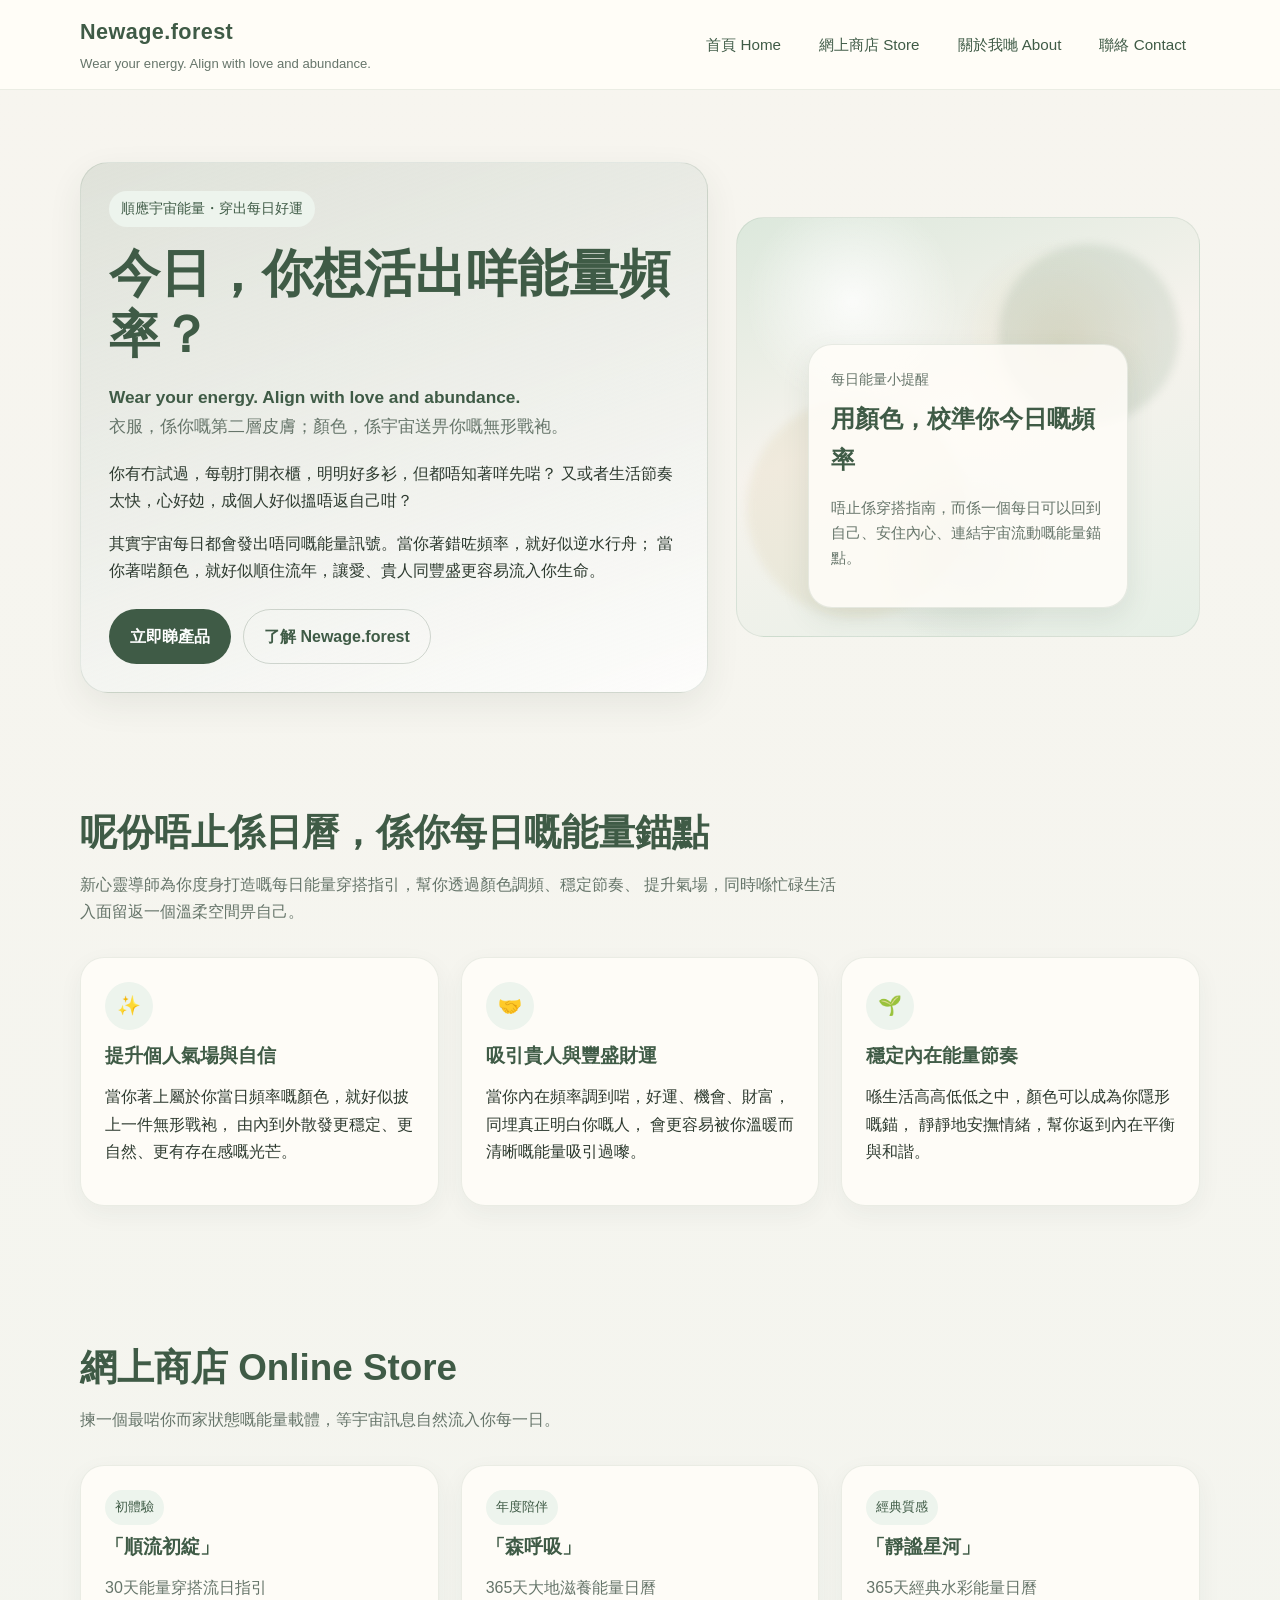
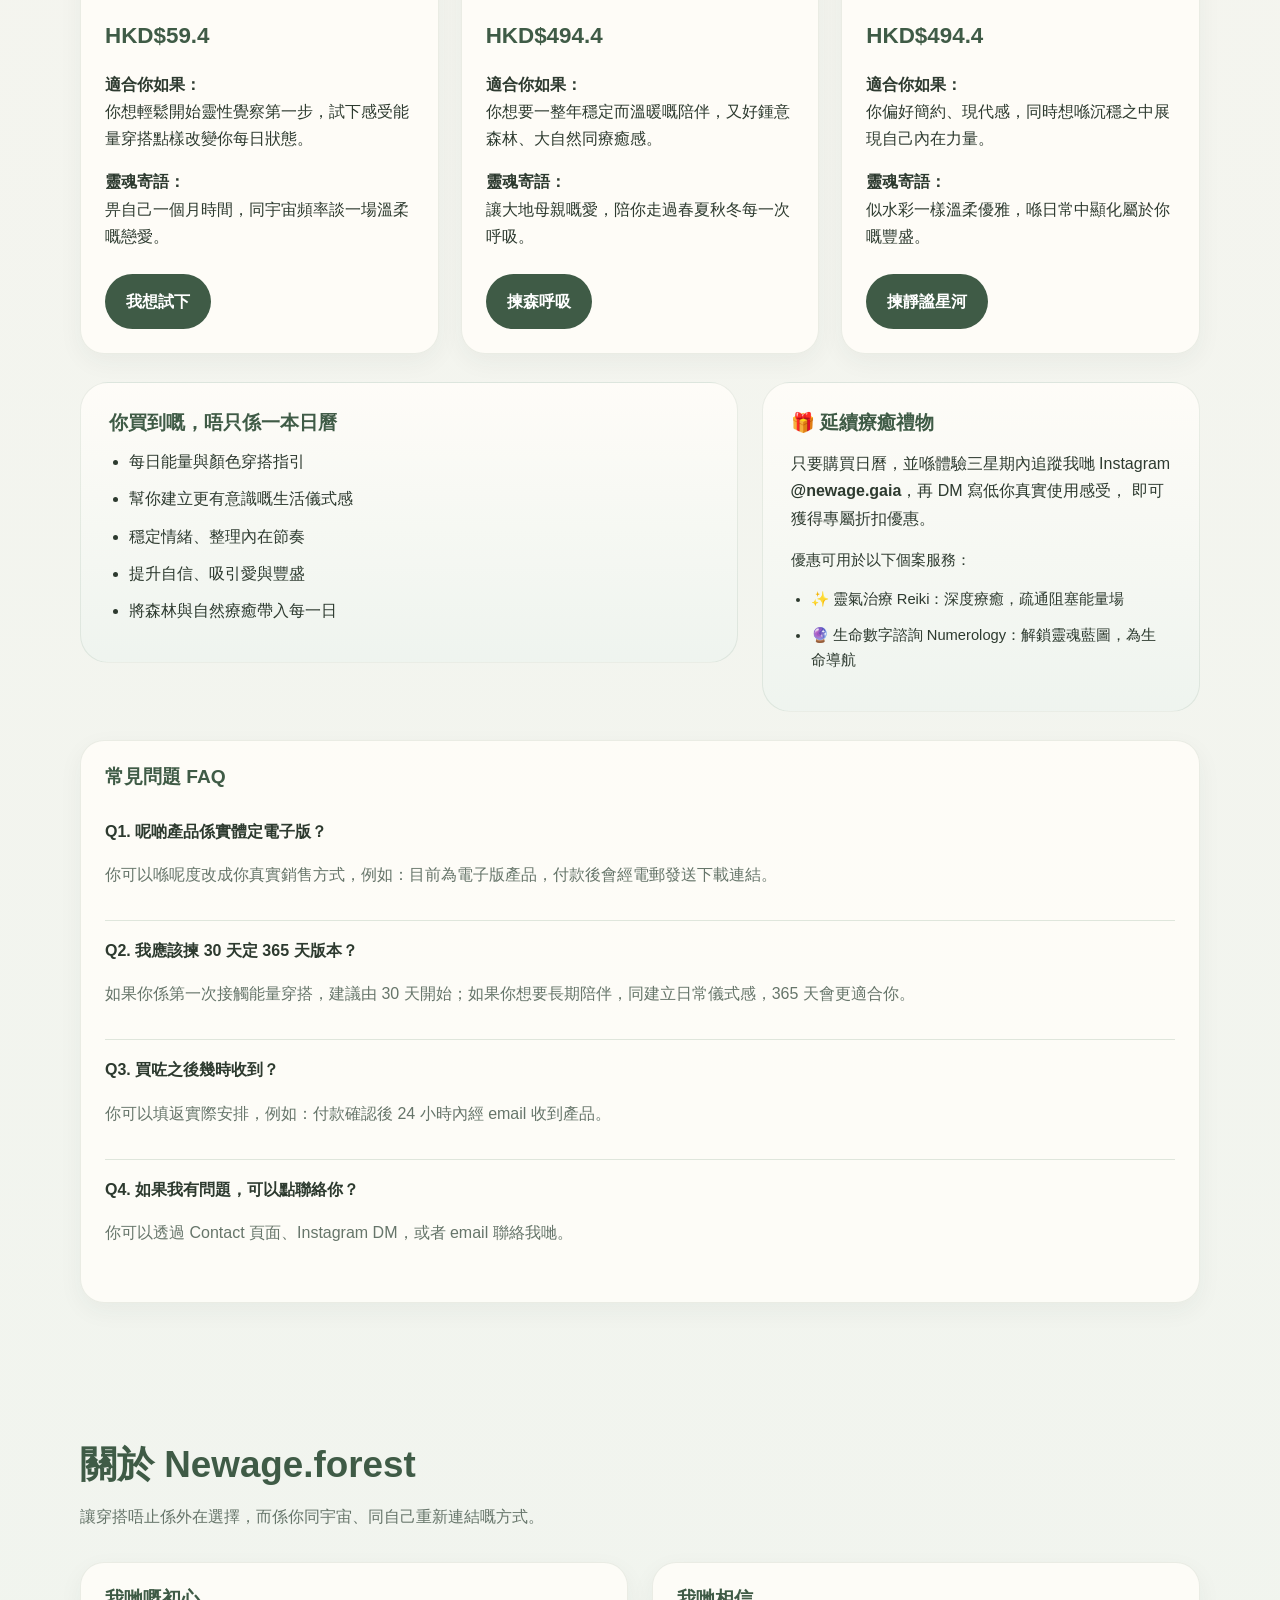
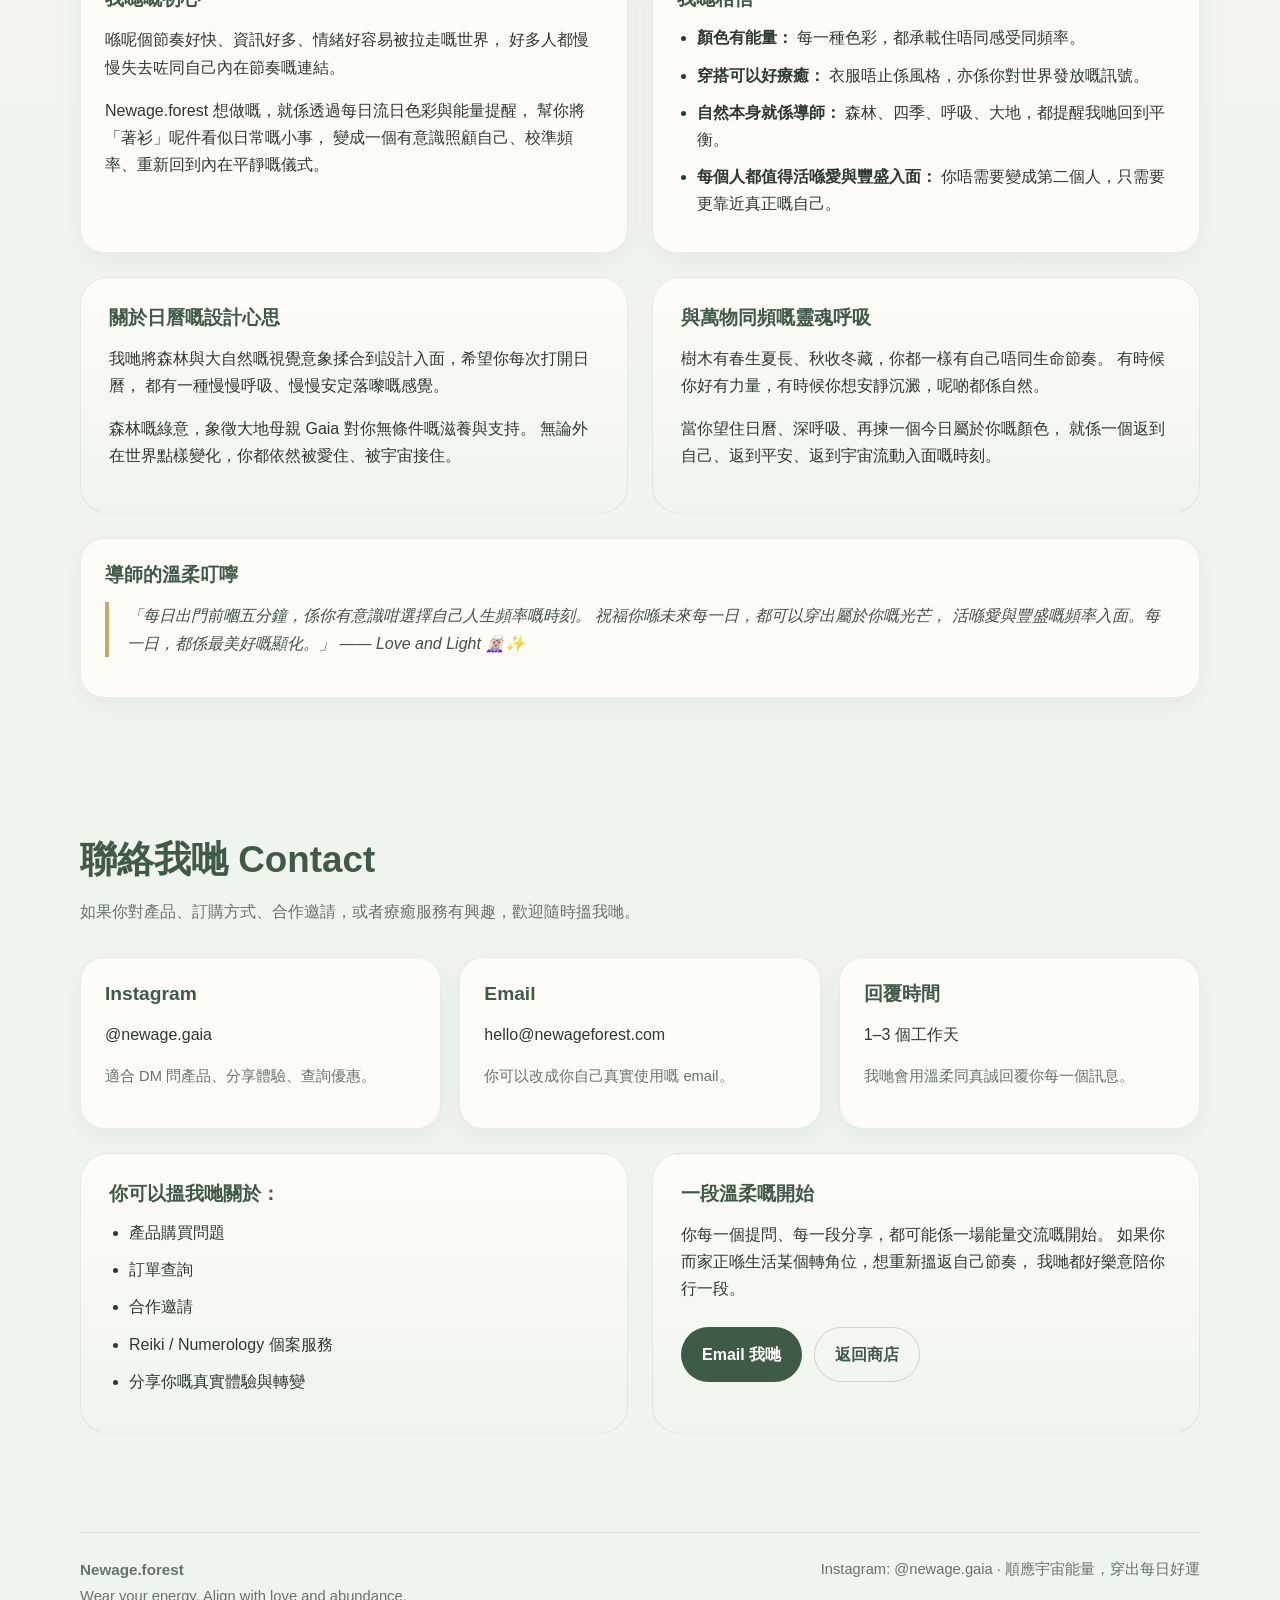
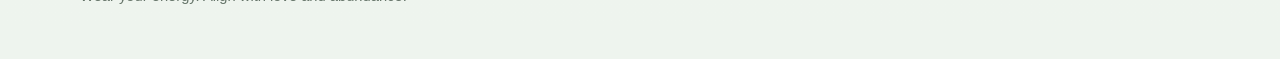
==== index.html @ 4cfa83b7 "Add files via upload" ====
<!DOCTYPE html>
<html lang="zh-HK">
<head>
  <meta charset="UTF-8" />
  <meta name="viewport" content="width=device-width, initial-scale=1.0" />
  <title>Newage.forest</title>
  <style>
    :root{
      --bg:#f5f3ec;
      --card:#fffdf8;
      --green:#5c7a63;
      --green-deep:#3f5b46;
      --sage:#9fb59f;
      --gold:#c6a86b;
      --text:#2d3a2f;
      --muted:#66756a;
      --line:#dfe6dc;
      --soft:#eef4ee;
    }

    *{box-sizing:border-box;}
    html{scroll-behavior:smooth;}
    body{
      margin:0;
      font-family: "Segoe UI", "PingFang TC", "Microsoft JhengHei", sans-serif;
      background: linear-gradient(180deg, #f7f5ef 0%, #eef4ee 100%);
      color:var(--text);
      line-height:1.7;
    }

    a{color:inherit;text-decoration:none;}
    img{max-width:100%;display:block;}

    .container{
      width:min(1120px, 92%);
      margin:0 auto;
    }

    .nav{
      position:sticky;
      top:0;
      z-index:1000;
      background:rgba(255,253,248,0.92);
      backdrop-filter: blur(10px);
      border-bottom:1px solid rgba(95,122,99,0.12);
    }

    .nav-inner{
      display:flex;
      align-items:center;
      justify-content:space-between;
      gap:20px;
      padding:14px 0;
    }

    .brand{
      display:flex;
      flex-direction:column;
      gap:2px;
    }

    .brand-title{
      font-size:1.35rem;
      font-weight:700;
      letter-spacing:0.02em;
      color:var(--green-deep);
    }

    .brand-sub{
      font-size:0.82rem;
      color:var(--muted);
    }

    .nav-links{
      display:flex;
      flex-wrap:wrap;
      gap:10px;
    }

    .nav-links a{
      padding:10px 14px;
      border-radius:999px;
      color:var(--green-deep);
      font-size:0.95rem;
      transition:0.25s ease;
    }

    .nav-links a:hover{
      background:var(--soft);
    }

    .hero{
      padding:72px 0 48px;
    }

    .hero-grid{
      display:grid;
      grid-template-columns:1.15fr 0.85fr;
      gap:28px;
      align-items:center;
    }

    .eyebrow{
      display:inline-block;
      padding:6px 12px;
      border-radius:999px;
      background:#edf4ed;
      color:var(--green-deep);
      font-size:0.88rem;
      margin-bottom:16px;
    }

    h1,h2,h3{
      line-height:1.2;
      margin:0 0 14px;
      color:var(--green-deep);
    }

    h1{
      font-size:clamp(2rem, 4vw, 3.6rem);
    }

    h2{
      font-size:clamp(1.5rem, 3vw, 2.3rem);
      margin-bottom:14px;
    }

    h3{
      font-size:1.2rem;
    }

    .lead{
      font-size:1.08rem;
      color:var(--muted);
      margin-bottom:18px;
    }

    .hero-card{
      background:linear-gradient(160deg, rgba(92,122,99,0.15), rgba(255,255,255,0.75));
      border:1px solid rgba(92,122,99,0.16);
      border-radius:28px;
      padding:28px;
      box-shadow:0 12px 34px rgba(49,67,54,0.08);
    }

    .hero-visual{
      min-height:420px;
      border-radius:28px;
      background:
        radial-gradient(circle at 25% 20%, rgba(255,255,255,0.8), transparent 22%),
        radial-gradient(circle at 70% 30%, rgba(198,168,107,0.22), transparent 24%),
        radial-gradient(circle at 50% 80%, rgba(92,122,99,0.15), transparent 24%),
        linear-gradient(160deg, #dce8dc 0%, #f6f3ed 45%, #e6efe6 100%);
      border:1px solid rgba(92,122,99,0.12);
      display:flex;
      align-items:flex-end;
      justify-content:center;
      padding:28px;
      position:relative;
      overflow:hidden;
    }

    .hero-visual::before,
    .hero-visual::after{
      content:"";
      position:absolute;
      border-radius:50%;
      filter:blur(4px);
    }

    .hero-visual::before{
      width:180px;
      height:180px;
      background:rgba(159,181,159,0.25);
      top:26px;
      right:20px;
    }

    .hero-visual::after{
      width:220px;
      height:220px;
      background:rgba(198,168,107,0.12);
      bottom:18px;
      left:10px;
    }

    .visual-box{
      position:relative;
      z-index:1;
      width:100%;
      max-width:320px;
      background:rgba(255,253,248,0.85);
      border:1px solid rgba(92,122,99,0.14);
      border-radius:24px;
      padding:22px;
      box-shadow:0 10px 28px rgba(63,91,70,0.1);
    }

    .visual-box .mini{
      font-size:0.9rem;
      color:var(--muted);
      margin-bottom:8px;
    }

    .visual-box .big{
      font-size:1.5rem;
      font-weight:700;
      color:var(--green-deep);
      margin-bottom:10px;
    }

    .btn-row{
      display:flex;
      flex-wrap:wrap;
      gap:12px;
      margin-top:24px;
    }

    .btn{
      display:inline-block;
      padding:13px 20px;
      border-radius:999px;
      font-weight:600;
      transition:0.25s ease;
      border:1px solid transparent;
    }

    .btn-primary{
      background:var(--green-deep);
      color:#fff;
    }

    .btn-primary:hover{
      transform:translateY(-1px);
      background:#334c39;
    }

    .btn-secondary{
      background:transparent;
      color:var(--green-deep);
      border-color:rgba(63,91,70,0.22);
    }

    .btn-secondary:hover{
      background:#f0f5f0;
    }

    section{
      padding:70px 0;
    }

    .section-head{
      max-width:760px;
      margin-bottom:32px;
    }

    .grid-2{
      display:grid;
      grid-template-columns:1fr 1fr;
      gap:24px;
    }

    .grid-3{
      display:grid;
      grid-template-columns:repeat(3, 1fr);
      gap:22px;
    }

    .card{
      background:rgba(255,253,248,0.85);
      border:1px solid rgba(92,122,99,0.12);
      border-radius:24px;
      padding:24px;
      box-shadow:0 8px 24px rgba(49,67,54,0.05);
    }

    .soft-panel{
      background:linear-gradient(180deg, rgba(255,253,248,0.9), rgba(238,244,238,0.9));
      border:1px solid rgba(92,122,99,0.12);
      border-radius:28px;
      padding:28px;
    }

    .muted{
      color:var(--muted);
    }

    .benefit-icon{
      width:48px;
      height:48px;
      border-radius:50%;
      display:grid;
      place-items:center;
      background:#edf4ed;
      color:var(--green-deep);
      font-size:1.2rem;
      margin-bottom:14px;
    }

    .product-card{
      position:relative;
      overflow:hidden;
    }

    .tag{
      display:inline-block;
      padding:6px 10px;
      background:#edf4ed;
      color:var(--green-deep);
      border-radius:999px;
      font-size:0.82rem;
      margin-bottom:10px;
    }

    .price{
      font-size:1.4rem;
      font-weight:700;
      color:var(--green-deep);
      margin:10px 0 14px;
    }

    .quote{
      border-left:4px solid var(--gold);
      padding-left:18px;
      font-style:italic;
      color:#425247;
    }

    .list{
      padding-left:20px;
      margin:10px 0 0;
    }

    .list li{
      margin-bottom:10px;
    }

    .store-layout{
      display:grid;
      grid-template-columns:1.2fr 0.8fr;
      gap:24px;
      align-items:start;
    }

    .faq-item{
      padding:16px 0;
      border-bottom:1px solid var(--line);
    }

    .faq-item:last-child{
      border-bottom:none;
    }

    .contact-boxes{
      display:grid;
      grid-template-columns:repeat(3, 1fr);
      gap:18px;
      margin-top:24px;
    }

    .footer{
      padding:28px 0 50px;
      color:var(--muted);
      font-size:0.95rem;
    }

    .footer-inner{
      border-top:1px solid rgba(92,122,99,0.12);
      padding-top:24px;
      display:flex;
      justify-content:space-between;
      gap:18px;
      flex-wrap:wrap;
    }

    .small{
      font-size:0.92rem;
    }

    .highlight{
      color:var(--green-deep);
      font-weight:600;
    }

    @media (max-width: 960px){
      .hero-grid,
      .grid-2,
      .grid-3,
      .store-layout,
      .contact-boxes{
        grid-template-columns:1fr;
      }

      .hero{
        padding-top:42px;
      }

      .nav-inner{
        align-items:flex-start;
        flex-direction:column;
      }

      .hero-visual{
        min-height:300px;
      }
    }
  </style>
</head>
<body>

  <nav class="nav">
    <div class="container nav-inner">
      <div class="brand">
        <div class="brand-title">Newage.forest</div>
        <div class="brand-sub">Wear your energy. Align with love and abundance.</div>
      </div>
      <div class="nav-links">
        <a href="#home">首頁 Home</a>
        <a href="#store">網上商店 Store</a>
        <a href="#about">關於我哋 About</a>
        <a href="#contact">聯絡 Contact</a>
      </div>
    </div>
  </nav>

  <main>
    <!-- HOME -->
    <section class="hero" id="home">
      <div class="container hero-grid">
        <div class="hero-card">
          <div class="eyebrow">順應宇宙能量・穿出每日好運</div>
          <h1>今日，你想活出咩能量頻率？</h1>
          <p class="lead">
            <span class="highlight">Wear your energy. Align with love and abundance.</span><br>
            衣服，係你嘅第二層皮膚；顏色，係宇宙送畀你嘅無形戰袍。
          </p>
          <p>
            你有冇試過，每朝打開衣櫃，明明好多衫，但都唔知著咩先啱？
            又或者生活節奏太快，心好攰，成個人好似搵唔返自己咁？
          </p>
          <p>
            其實宇宙每日都會發出唔同嘅能量訊號。當你著錯咗頻率，就好似逆水行舟；
            當你著啱顏色，就好似順住流年，讓愛、貴人同豐盛更容易流入你生命。
          </p>
          <div class="btn-row">
            <a class="btn btn-primary" href="#store">立即睇產品</a>
            <a class="btn btn-secondary" href="#about">了解 Newage.forest</a>
          </div>
        </div>

        <div class="hero-visual">
          <div class="visual-box">
            <div class="mini">每日能量小提醒</div>
            <div class="big">用顏色，校準你今日嘅頻率</div>
            <p class="small muted">
              唔止係穿搭指南，而係一個每日可以回到自己、安住內心、連結宇宙流動嘅能量錨點。
            </p>
          </div>
        </div>
      </div>
    </section>

    <section>
      <div class="container">
        <div class="section-head">
          <h2>呢份唔止係日曆，係你每日嘅能量錨點</h2>
          <p class="muted">
            新心靈導師為你度身打造嘅每日能量穿搭指引，幫你透過顏色調頻、穩定節奏、
            提升氣場，同時喺忙碌生活入面留返一個溫柔空間畀自己。
          </p>
        </div>

        <div class="grid-3">
          <div class="card">
            <div class="benefit-icon">✨</div>
            <h3>提升個人氣場與自信</h3>
            <p>
              當你著上屬於你當日頻率嘅顏色，就好似披上一件無形戰袍，
              由內到外散發更穩定、更自然、更有存在感嘅光芒。
            </p>
          </div>

          <div class="card">
            <div class="benefit-icon">🤝</div>
            <h3>吸引貴人與豐盛財運</h3>
            <p>
              當你內在頻率調到啱，好運、機會、財富，同埋真正明白你嘅人，
              會更容易被你溫暖而清晰嘅能量吸引過嚟。
            </p>
          </div>

          <div class="card">
            <div class="benefit-icon">🌱</div>
            <h3>穩定內在能量節奏</h3>
            <p>
              喺生活高高低低之中，顏色可以成為你隱形嘅錨，
              靜靜地安撫情緒，幫你返到內在平衡與和諧。
            </p>
          </div>
        </div>
      </div>
    </section>

    <!-- STORE -->
    <section id="store">
      <div class="container">
        <div class="section-head">
          <h2>網上商店 Online Store</h2>
          <p class="muted">
            揀一個最啱你而家狀態嘅能量載體，等宇宙訊息自然流入你每一日。
          </p>
        </div>

        <div class="grid-3">
          <div class="card product-card">
            <div class="tag">初體驗</div>
            <h3>「順流初綻」</h3>
            <p class="muted">30天能量穿搭流日指引</p>
            <div class="price">HKD$59.4</div>
            <p><strong>適合你如果：</strong><br>你想輕鬆開始靈性覺察第一步，試下感受能量穿搭點樣改變你每日狀態。</p>
            <p><strong>靈魂寄語：</strong><br>畀自己一個月時間，同宇宙頻率談一場溫柔嘅戀愛。</p>
            <div class="btn-row">
              <a class="btn btn-primary" href="#contact">我想試下</a>
            </div>
          </div>

          <div class="card product-card">
            <div class="tag">年度陪伴</div>
            <h3>「森呼吸」</h3>
            <p class="muted">365天大地滋養能量日曆</p>
            <div class="price">HKD$494.4</div>
            <p><strong>適合你如果：</strong><br>你想要一整年穩定而溫暖嘅陪伴，又好鍾意森林、大自然同療癒感。</p>
            <p><strong>靈魂寄語：</strong><br>讓大地母親嘅愛，陪你走過春夏秋冬每一次呼吸。</p>
            <div class="btn-row">
              <a class="btn btn-primary" href="#contact">揀森呼吸</a>
            </div>
          </div>

          <div class="card product-card">
            <div class="tag">經典質感</div>
            <h3>「靜謐星河」</h3>
            <p class="muted">365天經典水彩能量日曆</p>
            <div class="price">HKD$494.4</div>
            <p><strong>適合你如果：</strong><br>你偏好簡約、現代感，同時想喺沉穩之中展現自己內在力量。</p>
            <p><strong>靈魂寄語：</strong><br>似水彩一樣溫柔優雅，喺日常中顯化屬於你嘅豐盛。</p>
            <div class="btn-row">
              <a class="btn btn-primary" href="#contact">揀靜謐星河</a>
            </div>
          </div>
        </div>

        <div class="store-layout" style="margin-top:28px;">
          <div class="soft-panel">
            <h3>你買到嘅，唔只係一本日曆</h3>
            <ul class="list">
              <li>每日能量與顏色穿搭指引</li>
              <li>幫你建立更有意識嘅生活儀式感</li>
              <li>穩定情緒、整理內在節奏</li>
              <li>提升自信、吸引愛與豐盛</li>
              <li>將森林與自然療癒帶入每一日</li>
            </ul>
          </div>

          <div class="soft-panel">
            <h3>🎁 延續療癒禮物</h3>
            <p>
              只要購買日曆，並喺體驗三星期內追蹤我哋 Instagram
              <strong>@newage.gaia</strong>，再 DM 寫低你真實使用感受，
              即可獲得專屬折扣優惠。
            </p>
            <p class="small">
              優惠可用於以下個案服務：
            </p>
            <ul class="list small">
              <li>✨ 靈氣治療 Reiki：深度療癒，疏通阻塞能量場</li>
              <li>🔮 生命數字諮詢 Numerology：解鎖靈魂藍圖，為生命導航</li>
            </ul>
          </div>
        </div>

        <div class="card" style="margin-top:28px;">
          <h3>常見問題 FAQ</h3>

          <div class="faq-item">
            <strong>Q1. 呢啲產品係實體定電子版？</strong>
            <p class="muted">你可以喺呢度改成你真實銷售方式，例如：目前為電子版產品，付款後會經電郵發送下載連結。</p>
          </div>

          <div class="faq-item">
            <strong>Q2. 我應該揀 30 天定 365 天版本？</strong>
            <p class="muted">如果你係第一次接觸能量穿搭，建議由 30 天開始；如果你想要長期陪伴，同建立日常儀式感，365 天會更適合你。</p>
          </div>

          <div class="faq-item">
            <strong>Q3. 買咗之後幾時收到？</strong>
            <p class="muted">你可以填返實際安排，例如：付款確認後 24 小時內經 email 收到產品。</p>
          </div>

          <div class="faq-item">
            <strong>Q4. 如果我有問題，可以點聯絡你？</strong>
            <p class="muted">你可以透過 Contact 頁面、Instagram DM，或者 email 聯絡我哋。</p>
          </div>
        </div>
      </div>
    </section>

    <!-- ABOUT -->
    <section id="about">
      <div class="container">
        <div class="section-head">
          <h2>關於 Newage.forest</h2>
          <p class="muted">
            讓穿搭唔止係外在選擇，而係你同宇宙、同自己重新連結嘅方式。
          </p>
        </div>

        <div class="grid-2">
          <div class="card">
            <h3>我哋嘅初心</h3>
            <p>
              喺呢個節奏好快、資訊好多、情緒好容易被拉走嘅世界，
              好多人都慢慢失去咗同自己內在節奏嘅連結。
            </p>
            <p>
              Newage.forest 想做嘅，就係透過每日流日色彩與能量提醒，
              幫你將「著衫」呢件看似日常嘅小事，
              變成一個有意識照顧自己、校準頻率、重新回到內在平靜嘅儀式。
            </p>
          </div>

          <div class="card">
            <h3>我哋相信</h3>
            <ul class="list">
              <li><strong>顏色有能量：</strong> 每一種色彩，都承載住唔同感受同頻率。</li>
              <li><strong>穿搭可以好療癒：</strong> 衣服唔止係風格，亦係你對世界發放嘅訊號。</li>
              <li><strong>自然本身就係導師：</strong> 森林、四季、呼吸、大地，都提醒我哋回到平衡。</li>
              <li><strong>每個人都值得活喺愛與豐盛入面：</strong> 你唔需要變成第二個人，只需要更靠近真正嘅自己。</li>
            </ul>
          </div>
        </div>

        <div class="grid-2" style="margin-top:24px;">
          <div class="soft-panel">
            <h3>關於日曆嘅設計心思</h3>
            <p>
              我哋將森林與大自然嘅視覺意象揉合到設計入面，希望你每次打開日曆，
              都有一種慢慢呼吸、慢慢安定落嚟嘅感覺。
            </p>
            <p>
              森林嘅綠意，象徵大地母親 Gaia 對你無條件嘅滋養與支持。
              無論外在世界點樣變化，你都依然被愛住、被宇宙接住。
            </p>
          </div>

          <div class="soft-panel">
            <h3>與萬物同頻嘅靈魂呼吸</h3>
            <p>
              樹木有春生夏長、秋收冬藏，你都一樣有自己唔同生命節奏。
              有時候你好有力量，有時候你想安靜沉澱，呢啲都係自然。
            </p>
            <p>
              當你望住日曆、深呼吸、再揀一個今日屬於你嘅顏色，
              就係一個返到自己、返到平安、返到宇宙流動入面嘅時刻。
            </p>
          </div>
        </div>

        <div class="card" style="margin-top:24px;">
          <h3>導師的溫柔叮嚀</h3>
          <p class="quote">
            「每日出門前嗰五分鐘，係你有意識咁選擇自己人生頻率嘅時刻。
            祝福你喺未來每一日，都可以穿出屬於你嘅光芒，
            活喺愛與豐盛嘅頻率入面。每一日，都係最美好嘅顯化。」
            —— Love and Light 🧝🏼‍♀️✨
          </p>
        </div>
      </div>
    </section>

    <!-- CONTACT -->
    <section id="contact">
      <div class="container">
        <div class="section-head">
          <h2>聯絡我哋 Contact</h2>
          <p class="muted">
            如果你對產品、訂購方式、合作邀請，或者療癒服務有興趣，歡迎隨時搵我哋。
          </p>
        </div>

        <div class="contact-boxes">
          <div class="card">
            <h3>Instagram</h3>
            <p>@newage.gaia</p>
            <p class="small muted">適合 DM 問產品、分享體驗、查詢優惠。</p>
          </div>

          <div class="card">
            <h3>Email</h3>
            <p>hello@newageforest.com</p>
            <p class="small muted">你可以改成你自己真實使用嘅 email。</p>
          </div>

          <div class="card">
            <h3>回覆時間</h3>
            <p>1–3 個工作天</p>
            <p class="small muted">我哋會用溫柔同真誠回覆你每一個訊息。</p>
          </div>
        </div>

        <div class="grid-2" style="margin-top:24px;">
          <div class="soft-panel">
            <h3>你可以搵我哋關於：</h3>
            <ul class="list">
              <li>產品購買問題</li>
              <li>訂單查詢</li>
              <li>合作邀請</li>
              <li>Reiki / Numerology 個案服務</li>
              <li>分享你嘅真實體驗與轉變</li>
            </ul>
          </div>

          <div class="soft-panel">
            <h3>一段溫柔嘅開始</h3>
            <p>
              你每一個提問、每一段分享，都可能係一場能量交流嘅開始。
              如果你而家正喺生活某個轉角位，想重新搵返自己節奏，
              我哋都好樂意陪你行一段。
            </p>
            <div class="btn-row">
              <a class="btn btn-primary" href="mailto:hello@newageforest.com">Email 我哋</a>
              <a class="btn btn-secondary" href="#store">返回商店</a>
            </div>
          </div>
        </div>
      </div>
    </section>
  </main>

  <footer class="footer">
    <div class="container footer-inner">
      <div>
        <strong>Newage.forest</strong><br>
        <span class="small">Wear your energy. Align with love and abundance.</span>
      </div>
      <div class="small">
        Instagram: @newage.gaia · 順應宇宙能量，穿出每日好運
      </div>
    </div>
  </footer>

</body>
</html>
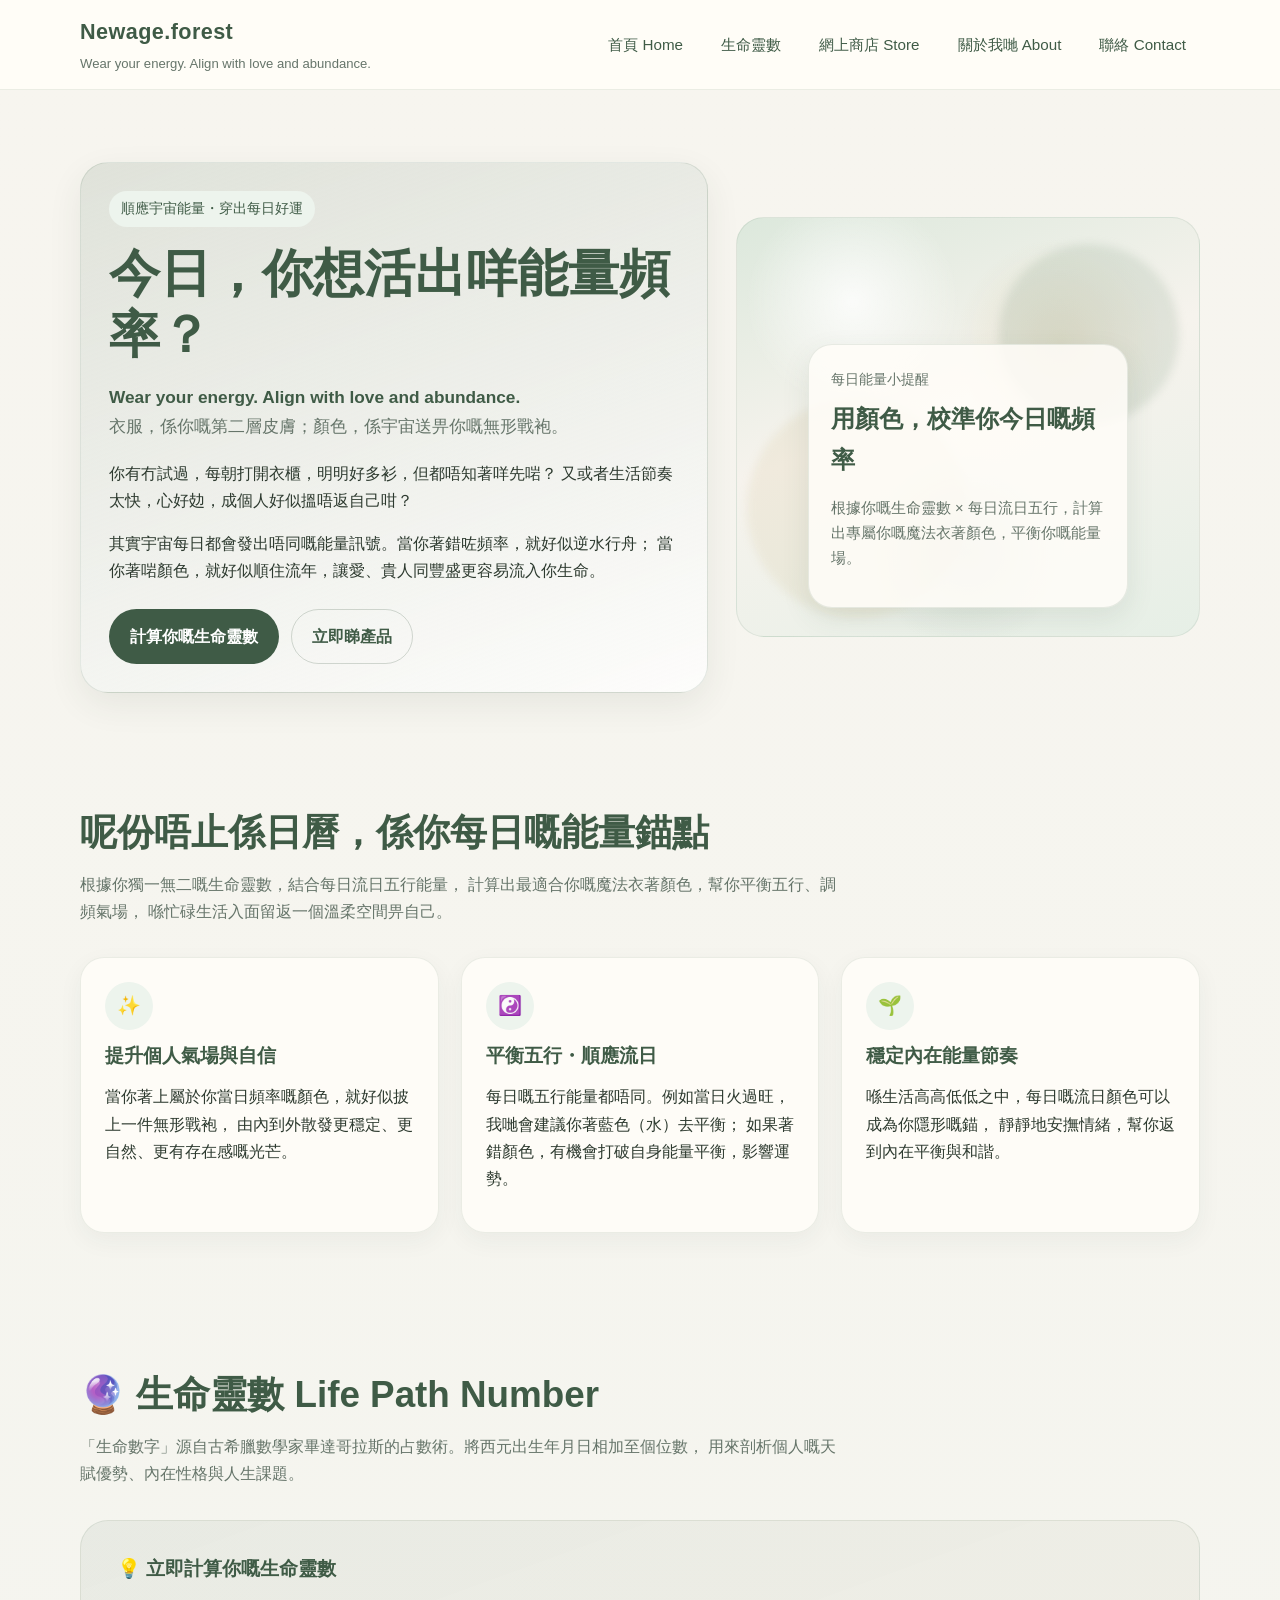
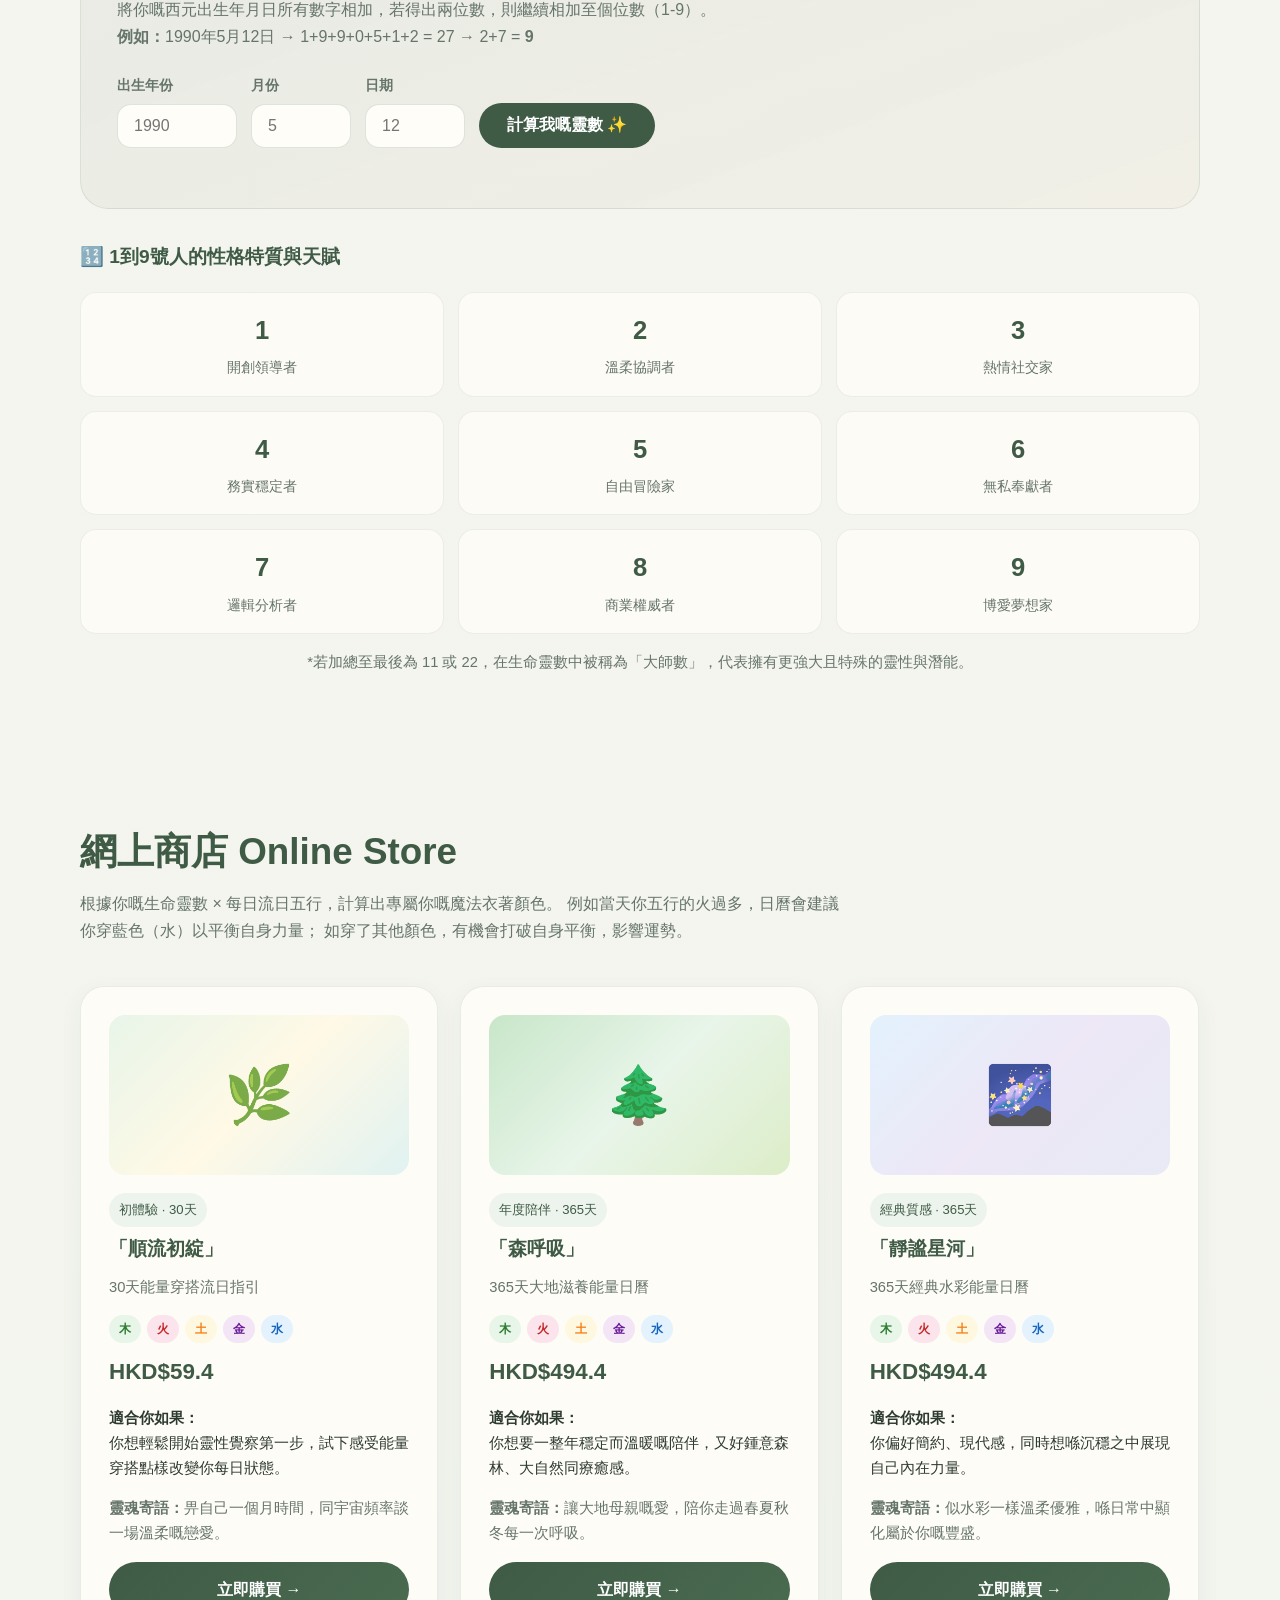
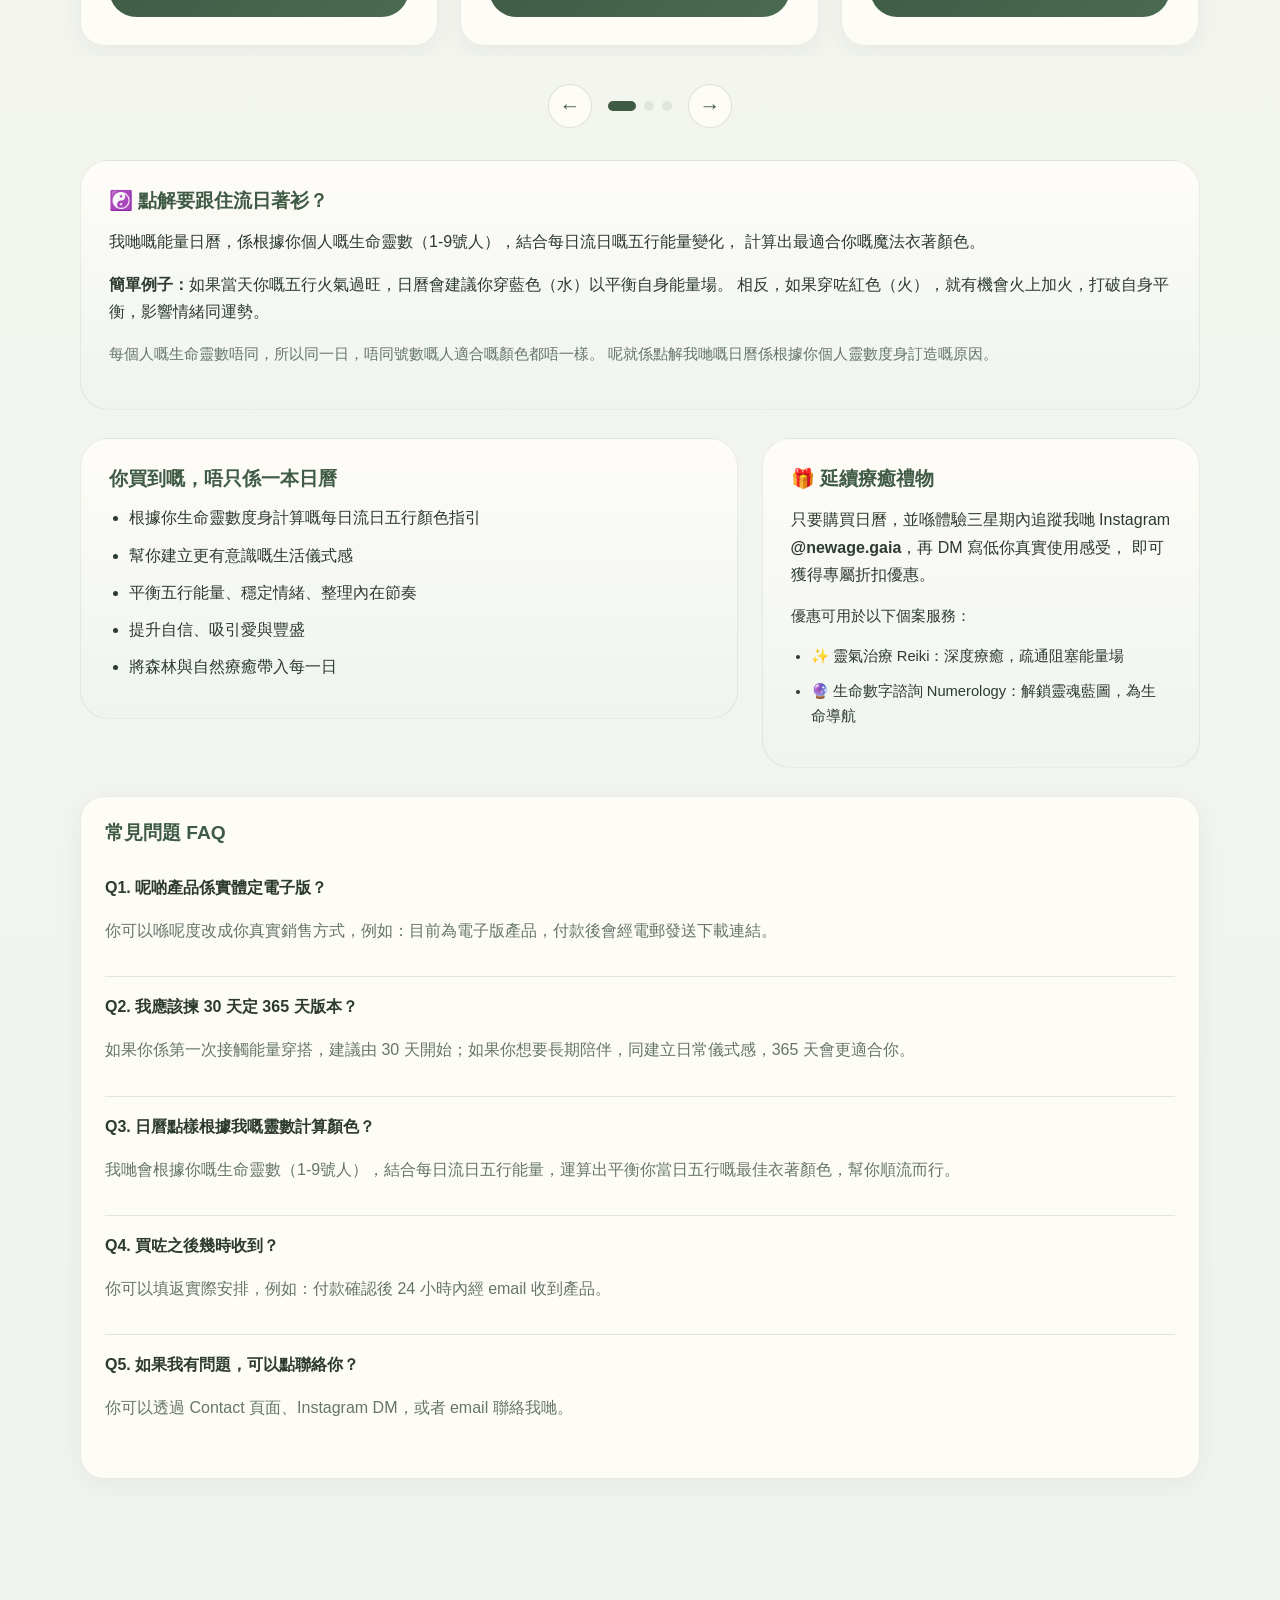
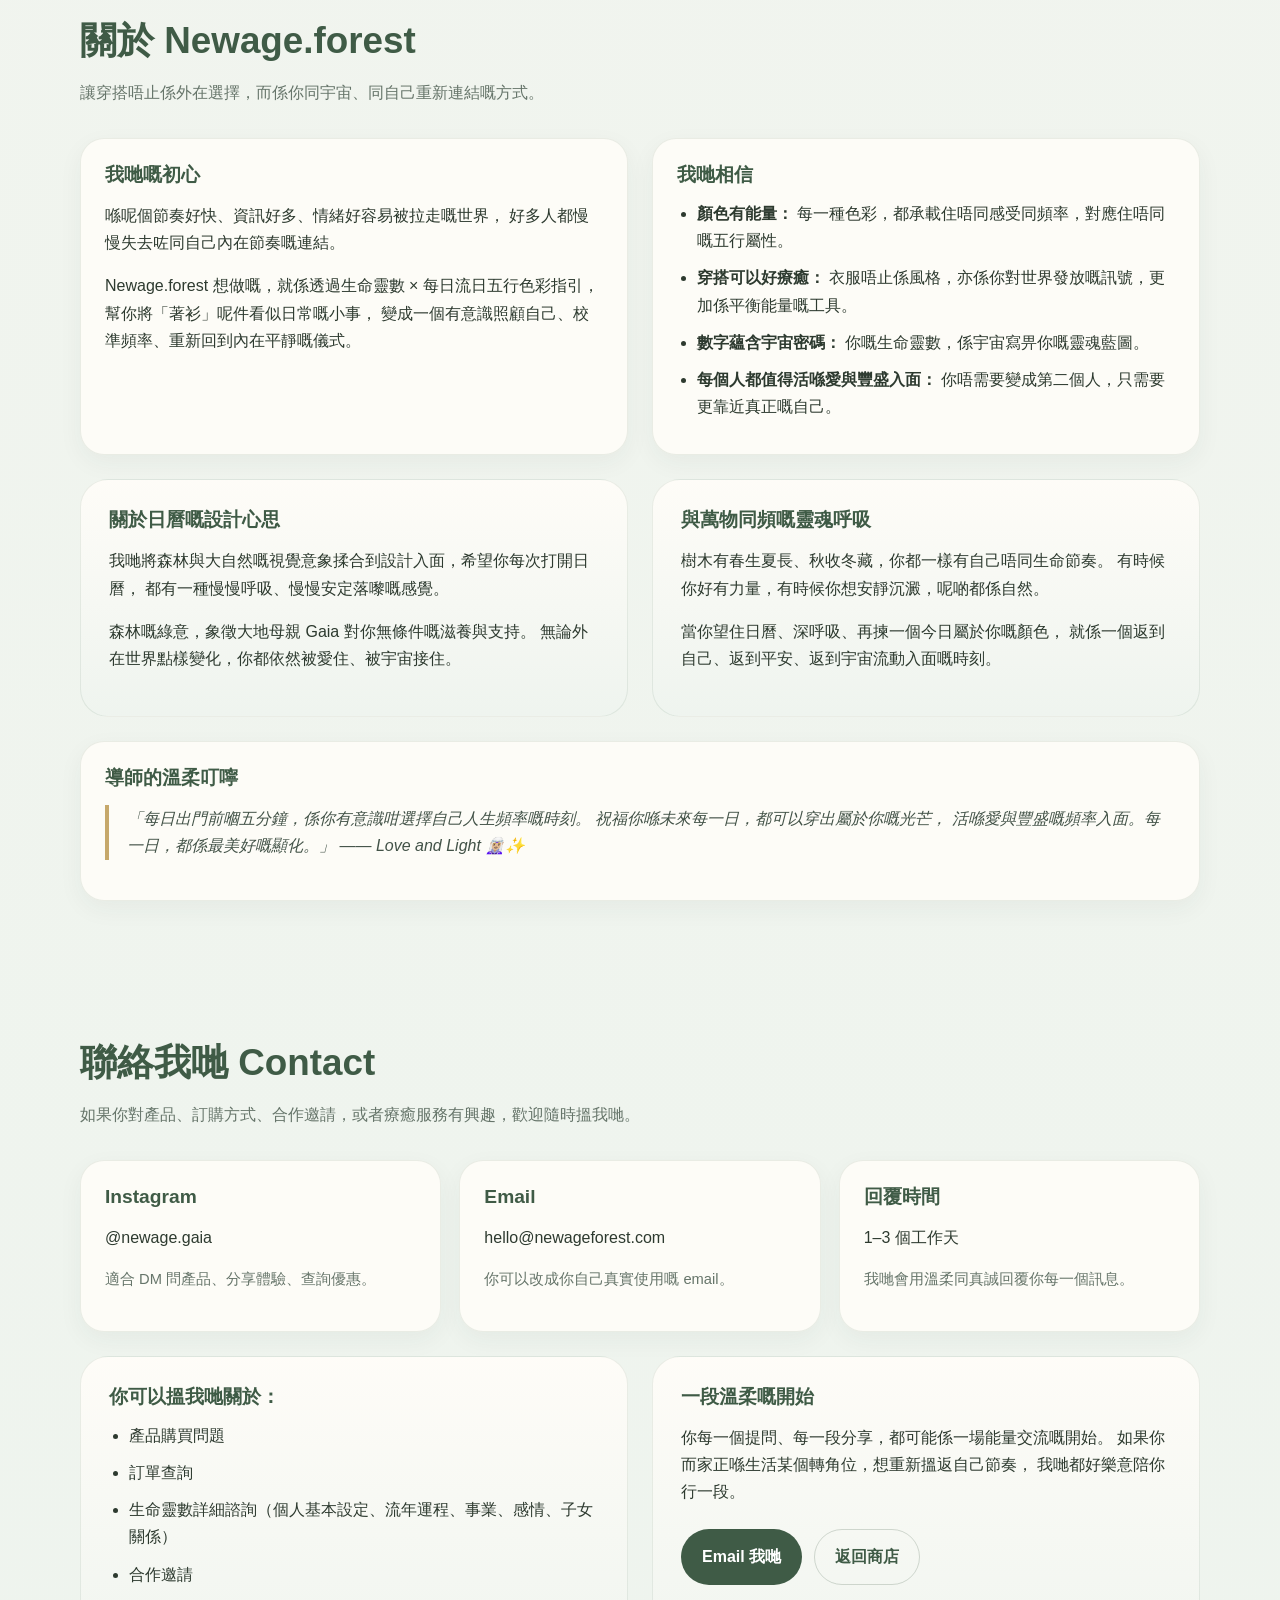
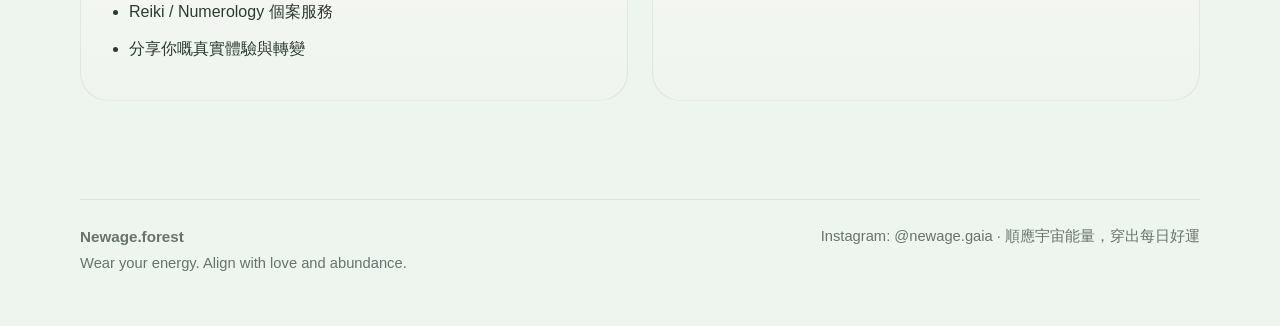
==== commit a2028f3e: "Update index.html" ====
--- a/index.html
+++ b/index.html
@@ -223,6 +223,8 @@
       font-weight:600;
       transition:0.25s ease;
       border:1px solid transparent;
+      cursor:pointer;
+      font-size:1rem;
     }
 
     .btn-primary{
@@ -382,12 +384,369 @@
       font-weight:600;
     }
 
+    /* Life Path Number Calculator */
+    .calculator-section{
+      background: linear-gradient(160deg, rgba(92,122,99,0.08), rgba(198,168,107,0.06));
+      border-radius:28px;
+      padding:36px;
+      border:1px solid rgba(92,122,99,0.14);
+      margin-top:24px;
+    }
+
+    .calc-form{
+      display:flex;
+      flex-wrap:wrap;
+      gap:14px;
+      align-items:flex-end;
+      margin:24px 0;
+    }
+
+    .calc-field{
+      display:flex;
+      flex-direction:column;
+      gap:6px;
+    }
+
+    .calc-field label{
+      font-size:0.88rem;
+      color:var(--muted);
+      font-weight:600;
+    }
+
+    .calc-field input, .calc-field select{
+      padding:12px 16px;
+      border-radius:14px;
+      border:1px solid rgba(92,122,99,0.2);
+      background:#fffdf8;
+      font-size:1rem;
+      color:var(--text);
+      outline:none;
+      transition:0.2s;
+      width:100px;
+    }
+
+    .calc-field input:focus, .calc-field select:focus{
+      border-color:var(--green);
+      box-shadow:0 0 0 3px rgba(92,122,99,0.1);
+    }
+
+    .calc-field input.year-input{
+      width:120px;
+    }
+
+    .calc-btn{
+      padding:12px 28px;
+      border-radius:999px;
+      background:var(--green-deep);
+      color:#fff;
+      border:none;
+      font-size:1rem;
+      font-weight:600;
+      cursor:pointer;
+      transition:0.25s;
+    }
+
+    .calc-btn:hover{
+      background:#334c39;
+      transform:translateY(-1px);
+    }
+
+    .result-box{
+      display:none;
+      margin-top:24px;
+      padding:28px;
+      background:rgba(255,253,248,0.9);
+      border:1px solid rgba(92,122,99,0.14);
+      border-radius:24px;
+      box-shadow:0 8px 24px rgba(49,67,54,0.06);
+      animation: fadeInUp 0.4s ease;
+    }
+
+    .result-box.show{
+      display:block;
+    }
+
+    @keyframes fadeInUp{
+      from{ opacity:0; transform:translateY(16px); }
+      to{ opacity:1; transform:translateY(0); }
+    }
+
+    .result-number{
+      display:inline-flex;
+      align-items:center;
+      justify-content:center;
+      width:72px;
+      height:72px;
+      border-radius:50%;
+      background:linear-gradient(135deg, var(--green-deep), var(--green));
+      color:#fff;
+      font-size:2rem;
+      font-weight:700;
+      margin-bottom:16px;
+      box-shadow:0 6px 20px rgba(63,91,70,0.2);
+    }
+
+    .result-title{
+      font-size:1.3rem;
+      font-weight:700;
+      color:var(--green-deep);
+      margin-bottom:8px;
+    }
+
+    .result-desc{
+      color:var(--muted);
+      margin-bottom:18px;
+      line-height:1.8;
+    }
+
+    .cta-box{
+      margin-top:20px;
+      padding:20px;
+      background:#edf4ed;
+      border-radius:16px;
+      border:1px solid rgba(92,122,99,0.12);
+    }
+
+    .cta-box p{
+      margin:0 0 12px;
+      font-size:0.95rem;
+    }
+
+    /* Personality Grid */
+    .personality-grid{
+      display:grid;
+      grid-template-columns:repeat(3, 1fr);
+      gap:14px;
+      margin-top:24px;
+    }
+
+    .personality-item{
+      padding:16px;
+      background:rgba(255,253,248,0.8);
+      border:1px solid rgba(92,122,99,0.1);
+      border-radius:16px;
+      text-align:center;
+      transition:0.2s;
+    }
+
+    .personality-item:hover{
+      transform:translateY(-2px);
+      box-shadow:0 6px 18px rgba(49,67,54,0.08);
+    }
+
+    .personality-num{
+      font-size:1.6rem;
+      font-weight:700;
+      color:var(--green-deep);
+    }
+
+    .personality-name{
+      font-size:0.85rem;
+      color:var(--muted);
+      margin-top:4px;
+    }
+
+    /* Product Carousel */
+    .carousel-wrapper{
+      position:relative;
+      overflow:hidden;
+      margin:0 -16px;
+      padding:0 16px;
+    }
+
+    .carousel-track{
+      display:flex;
+      gap:22px;
+      transition: transform 0.4s cubic-bezier(0.25, 0.8, 0.25, 1);
+      padding:10px 0;
+    }
+
+    .carousel-card{
+      flex:0 0 calc(33.333% - 15px);
+      min-width:300px;
+      background:rgba(255,253,248,0.85);
+      border:1px solid rgba(92,122,99,0.12);
+      border-radius:24px;
+      padding:28px;
+      box-shadow:0 8px 24px rgba(49,67,54,0.05);
+      position:relative;
+      overflow:hidden;
+      transition:0.3s;
+    }
+
+    .carousel-card:hover{
+      transform:translateY(-4px);
+      box-shadow:0 14px 36px rgba(49,67,54,0.1);
+    }
+
+    .carousel-nav{
+      display:flex;
+      justify-content:center;
+      align-items:center;
+      gap:16px;
+      margin-top:28px;
+    }
+
+    .carousel-btn{
+      width:44px;
+      height:44px;
+      border-radius:50%;
+      border:1px solid rgba(92,122,99,0.2);
+      background:rgba(255,253,248,0.9);
+      color:var(--green-deep);
+      font-size:1.3rem;
+      cursor:pointer;
+      display:flex;
+      align-items:center;
+      justify-content:center;
+      transition:0.2s;
+    }
+
+    .carousel-btn:hover{
+      background:var(--green-deep);
+      color:#fff;
+      border-color:var(--green-deep);
+    }
+
+    .carousel-dots{
+      display:flex;
+      gap:8px;
+    }
+
+    .carousel-dot{
+      width:10px;
+      height:10px;
+      border-radius:50%;
+      background:var(--line);
+      transition:0.3s;
+      cursor:pointer;
+    }
+
+    .carousel-dot.active{
+      background:var(--green-deep);
+      width:28px;
+      border-radius:999px;
+    }
+
+    .buy-btn{
+      display:block;
+      width:100%;
+      padding:14px;
+      border-radius:999px;
+      background:linear-gradient(135deg, var(--green-deep), #4a6b50);
+      color:#fff;
+      text-align:center;
+      font-weight:600;
+      font-size:1rem;
+      transition:0.25s;
+      margin-top:16px;
+      border:none;
+      cursor:pointer;
+    }
+
+    .buy-btn:hover{
+      transform:translateY(-2px);
+      box-shadow:0 6px 18px rgba(63,91,70,0.2);
+    }
+
+    .product-visual{
+      height:160px;
+      border-radius:16px;
+      margin-bottom:18px;
+      display:flex;
+      align-items:center;
+      justify-content:center;
+      position:relative;
+      overflow:hidden;
+    }
+
+    .product-visual-1{
+      background:linear-gradient(135deg, #e8f5e9, #fff9e6, #e0f2f1);
+    }
+
+    .product-visual-2{
+      background:linear-gradient(135deg, #c8e6c9, #e8f5e9, #dcedc8);
+    }
+
+    .product-visual-3{
+      background:linear-gradient(135deg, #e3f2fd, #ede7f6, #e8eaf6);
+    }
+
+    .product-visual-icon{
+      font-size:3.5rem;
+      opacity:0.8;
+    }
+
+    .five-elements{
+      display:flex;
+      gap:6px;
+      margin:10px 0;
+      flex-wrap:wrap;
+    }
+
+    .element-tag{
+      padding:4px 10px;
+      border-radius:999px;
+      font-size:0.75rem;
+      font-weight:600;
+    }
+
+    .el-wood{ background:#e8f5e9; color:#2e7d32; }
+    .el-fire{ background:#fce4ec; color:#c62828; }
+    .el-earth{ background:#fff8e1; color:#f57f17; }
+    .el-metal{ background:#f3e5f5; color:#6a1b9a; }
+    .el-water{ background:#e3f2fd; color:#1565c0; }
+
+    /* Modal */
+    .modal-overlay{
+      display:none;
+      position:fixed;
+      top:0;left:0;right:0;bottom:0;
+      background:rgba(0,0,0,0.5);
+      z-index:2000;
+      align-items:center;
+      justify-content:center;
+      padding:20px;
+    }
+
+    .modal-overlay.show{
+      display:flex;
+    }
+
+    .modal-box{
+      background:#fffdf8;
+      border-radius:28px;
+      padding:36px;
+      max-width:500px;
+      width:100%;
+      max-height:90vh;
+      overflow-y:auto;
+      box-shadow:0 20px 60px rgba(0,0,0,0.2);
+      animation: fadeInUp 0.3s ease;
+    }
+
+    .modal-close{
+      float:right;
+      width:36px;
+      height:36px;
+      border-radius:50%;
+      border:none;
+      background:#edf4ed;
+      color:var(--green-deep);
+      font-size:1.2rem;
+      cursor:pointer;
+      display:flex;
+      align-items:center;
+      justify-content:center;
+    }
+
     @media (max-width: 960px){
       .hero-grid,
       .grid-2,
       .grid-3,
       .store-layout,
-      .contact-boxes{
+      .contact-boxes,
+      .personality-grid{
         grid-template-columns:1fr;
       }
 
@@ -402,6 +761,38 @@
 
       .hero-visual{
         min-height:300px;
+      }
+
+      .carousel-card{
+        flex:0 0 85%;
+        min-width:280px;
+      }
+
+      .calc-form{
+        flex-direction:column;
+        align-items:stretch;
+      }
+
+      .calc-field input, .calc-field select{
+        width:100%;
+      }
+
+      .calc-field input.year-input{
+        width:100%;
+      }
+
+      .personality-grid{
+        grid-template-columns:repeat(3,1fr);
+      }
+    }
+
+    @media (max-width: 600px){
+      .personality-grid{
+        grid-template-columns:repeat(3, 1fr);
+        gap:8px;
+      }
+      .personality-item{
+        padding:10px;
       }
     }
   </style>
@@ -416,6 +807,7 @@
       </div>
       <div class="nav-links">
         <a href="#home">首頁 Home</a>
+        <a href="#numerology">生命靈數</a>
         <a href="#store">網上商店 Store</a>
         <a href="#about">關於我哋 About</a>
         <a href="#contact">聯絡 Contact</a>
@@ -443,8 +835,8 @@
             當你著啱顏色，就好似順住流年，讓愛、貴人同豐盛更容易流入你生命。
           </p>
           <div class="btn-row">
-            <a class="btn btn-primary" href="#store">立即睇產品</a>
-            <a class="btn btn-secondary" href="#about">了解 Newage.forest</a>
+            <a class="btn btn-primary" href="#numerology">計算你嘅生命靈數</a>
+            <a class="btn btn-secondary" href="#store">立即睇產品</a>
           </div>
         </div>
 
@@ -453,7 +845,7 @@
             <div class="mini">每日能量小提醒</div>
             <div class="big">用顏色，校準你今日嘅頻率</div>
             <p class="small muted">
-              唔止係穿搭指南，而係一個每日可以回到自己、安住內心、連結宇宙流動嘅能量錨點。
+              根據你嘅生命靈數 × 每日流日五行，計算出專屬你嘅魔法衣著顏色，平衡你嘅能量場。
             </p>
           </div>
         </div>
@@ -465,8 +857,9 @@
         <div class="section-head">
           <h2>呢份唔止係日曆，係你每日嘅能量錨點</h2>
           <p class="muted">
-            新心靈導師為你度身打造嘅每日能量穿搭指引，幫你透過顏色調頻、穩定節奏、
-            提升氣場，同時喺忙碌生活入面留返一個溫柔空間畀自己。
+            根據你獨一無二嘅生命靈數，結合每日流日五行能量，
+            計算出最適合你嘅魔法衣著顏色，幫你平衡五行、調頻氣場，
+            喺忙碌生活入面留返一個溫柔空間畀自己。
           </p>
         </div>
 
@@ -481,11 +874,11 @@
           </div>
 
           <div class="card">
-            <div class="benefit-icon">🤝</div>
-            <h3>吸引貴人與豐盛財運</h3>
+            <div class="benefit-icon">☯️</div>
+            <h3>平衡五行・順應流日</h3>
             <p>
-              當你內在頻率調到啱，好運、機會、財富，同埋真正明白你嘅人，
-              會更容易被你溫暖而清晰嘅能量吸引過嚟。
+              每日嘅五行能量都唔同。例如當日火過旺，我哋會建議你著藍色（水）去平衡；
+              如果著錯顏色，有機會打破自身能量平衡，影響運勢。
             </p>
           </div>
 
@@ -493,11 +886,110 @@
             <div class="benefit-icon">🌱</div>
             <h3>穩定內在能量節奏</h3>
             <p>
-              喺生活高高低低之中，顏色可以成為你隱形嘅錨，
+              喺生活高高低低之中，每日嘅流日顏色可以成為你隱形嘅錨，
               靜靜地安撫情緒，幫你返到內在平衡與和諧。
             </p>
           </div>
         </div>
+      </div>
+    </section>
+
+    <!-- NUMEROLOGY -->
+    <section id="numerology">
+      <div class="container">
+        <div class="section-head">
+          <h2>🔮 生命靈數 Life Path Number</h2>
+          <p class="muted">
+            「生命數字」源自古希臘數學家畢達哥拉斯的占數術。將西元出生年月日相加至個位數，
+            用來剖析個人嘅天賦優勢、內在性格與人生課題。
+          </p>
+        </div>
+
+        <div class="calculator-section">
+          <h3>💡 立即計算你嘅生命靈數</h3>
+          <p class="muted">
+            將你嘅西元出生年月日所有數字相加，若得出兩位數，則繼續相加至個位數（1-9）。
+            <br><strong>例如：</strong>1990年5月12日 → 1+9+9+0+5+1+2 = 27 → 2+7 = <strong>9</strong>
+          </p>
+
+          <div class="calc-form">
+            <div class="calc-field">
+              <label>出生年份</label>
+              <input type="number" id="birthYear" placeholder="1990" min="1900" max="2025" class="year-input">
+            </div>
+            <div class="calc-field">
+              <label>月份</label>
+              <input type="number" id="birthMonth" placeholder="5" min="1" max="12">
+            </div>
+            <div class="calc-field">
+              <label>日期</label>
+              <input type="number" id="birthDay" placeholder="12" min="1" max="31">
+            </div>
+            <button class="calc-btn" onclick="calculateLifePath()">計算我嘅靈數 ✨</button>
+          </div>
+
+          <div class="result-box" id="resultBox">
+            <div class="result-number" id="resultNumber"></div>
+            <div class="result-title" id="resultTitle"></div>
+            <div class="result-desc" id="resultDesc"></div>
+
+            <div class="cta-box">
+              <p><strong>🌟 想了解更多？</strong></p>
+              <p class="small muted">
+                如想深入了解你嘅個人基本設定、流年運程、事業方向、感情關係、子女關係等等，
+                請立即與 Newage.forest 聯絡，預約一對一生命靈數詳細諮詢！
+              </p>
+              <div class="btn-row" style="margin-top:14px;">
+                <a class="btn btn-primary" href="#contact">立即預約諮詢</a>
+                <a class="btn btn-secondary" href="#store">睇每日能量日曆</a>
+              </div>
+            </div>
+          </div>
+        </div>
+
+        <h3 style="margin-top:36px; margin-bottom:18px;">🔢 1到9號人的性格特質與天賦</h3>
+        <div class="personality-grid">
+          <div class="personality-item">
+            <div class="personality-num">1</div>
+            <div class="personality-name">開創領導者</div>
+          </div>
+          <div class="personality-item">
+            <div class="personality-num">2</div>
+            <div class="personality-name">溫柔協調者</div>
+          </div>
+          <div class="personality-item">
+            <div class="personality-num">3</div>
+            <div class="personality-name">熱情社交家</div>
+          </div>
+          <div class="personality-item">
+            <div class="personality-num">4</div>
+            <div class="personality-name">務實穩定者</div>
+          </div>
+          <div class="personality-item">
+            <div class="personality-num">5</div>
+            <div class="personality-name">自由冒險家</div>
+          </div>
+          <div class="personality-item">
+            <div class="personality-num">6</div>
+            <div class="personality-name">無私奉獻者</div>
+          </div>
+          <div class="personality-item">
+            <div class="personality-num">7</div>
+            <div class="personality-name">邏輯分析者</div>
+          </div>
+          <div class="personality-item">
+            <div class="personality-num">8</div>
+            <div class="personality-name">商業權威者</div>
+          </div>
+          <div class="personality-item">
+            <div class="personality-num">9</div>
+            <div class="personality-name">博愛夢想家</div>
+          </div>
+        </div>
+
+        <p class="small muted" style="margin-top:16px; text-align:center;">
+          *若加總至最後為 11 或 22，在生命靈數中被稱為「大師數」，代表擁有更強大且特殊的靈性與潛能。
+        </p>
       </div>
     </section>
 
@@ -507,55 +999,113 @@
         <div class="section-head">
           <h2>網上商店 Online Store</h2>
           <p class="muted">
-            揀一個最啱你而家狀態嘅能量載體，等宇宙訊息自然流入你每一日。
+            根據你嘅生命靈數 × 每日流日五行，計算出專屬你嘅魔法衣著顏色。
+            例如當天你五行的火過多，日曆會建議你穿藍色（水）以平衡自身力量；
+            如穿了其他顏色，有機會打破自身平衡，影響運勢。
           </p>
         </div>
 
-        <div class="grid-3">
-          <div class="card product-card">
-            <div class="tag">初體驗</div>
-            <h3>「順流初綻」</h3>
-            <p class="muted">30天能量穿搭流日指引</p>
-            <div class="price">HKD$59.4</div>
-            <p><strong>適合你如果：</strong><br>你想輕鬆開始靈性覺察第一步，試下感受能量穿搭點樣改變你每日狀態。</p>
-            <p><strong>靈魂寄語：</strong><br>畀自己一個月時間，同宇宙頻率談一場溫柔嘅戀愛。</p>
-            <div class="btn-row">
-              <a class="btn btn-primary" href="#contact">我想試下</a>
+        <!-- Carousel -->
+        <div class="carousel-wrapper">
+          <div class="carousel-track" id="carouselTrack">
+            <!-- Product 1 -->
+            <div class="carousel-card">
+              <div class="product-visual product-visual-1">
+                <span class="product-visual-icon">🌿</span>
+              </div>
+              <div class="tag">初體驗 · 30天</div>
+              <h3>「順流初綻」</h3>
+              <p class="muted small">30天能量穿搭流日指引</p>
+              <div class="five-elements">
+                <span class="element-tag el-wood">木</span>
+                <span class="element-tag el-fire">火</span>
+                <span class="element-tag el-earth">土</span>
+                <span class="element-tag el-metal">金</span>
+                <span class="element-tag el-water">水</span>
+              </div>
+              <div class="price">HKD$59.4</div>
+              <p class="small"><strong>適合你如果：</strong><br>你想輕鬆開始靈性覺察第一步，試下感受能量穿搭點樣改變你每日狀態。</p>
+              <p class="small muted"><strong>靈魂寄語：</strong>畀自己一個月時間，同宇宙頻率談一場溫柔嘅戀愛。</p>
+              <a class="buy-btn" href="YOUR_STRIPE_LINK_1" target="_blank">立即購買 →</a>
             </div>
-          </div>
-
-          <div class="card product-card">
-            <div class="tag">年度陪伴</div>
-            <h3>「森呼吸」</h3>
-            <p class="muted">365天大地滋養能量日曆</p>
-            <div class="price">HKD$494.4</div>
-            <p><strong>適合你如果：</strong><br>你想要一整年穩定而溫暖嘅陪伴，又好鍾意森林、大自然同療癒感。</p>
-            <p><strong>靈魂寄語：</strong><br>讓大地母親嘅愛，陪你走過春夏秋冬每一次呼吸。</p>
-            <div class="btn-row">
-              <a class="btn btn-primary" href="#contact">揀森呼吸</a>
+
+            <!-- Product 2 -->
+            <div class="carousel-card">
+              <div class="product-visual product-visual-2">
+                <span class="product-visual-icon">🌲</span>
+              </div>
+              <div class="tag">年度陪伴 · 365天</div>
+              <h3>「森呼吸」</h3>
+              <p class="muted small">365天大地滋養能量日曆</p>
+              <div class="five-elements">
+                <span class="element-tag el-wood">木</span>
+                <span class="element-tag el-fire">火</span>
+                <span class="element-tag el-earth">土</span>
+                <span class="element-tag el-metal">金</span>
+                <span class="element-tag el-water">水</span>
+              </div>
+              <div class="price">HKD$494.4</div>
+              <p class="small"><strong>適合你如果：</strong><br>你想要一整年穩定而溫暖嘅陪伴，又好鍾意森林、大自然同療癒感。</p>
+              <p class="small muted"><strong>靈魂寄語：</strong>讓大地母親嘅愛，陪你走過春夏秋冬每一次呼吸。</p>
+              <a class="buy-btn" href="YOUR_STRIPE_LINK_2" target="_blank">立即購買 →</a>
             </div>
-          </div>
-
-          <div class="card product-card">
-            <div class="tag">經典質感</div>
-            <h3>「靜謐星河」</h3>
-            <p class="muted">365天經典水彩能量日曆</p>
-            <div class="price">HKD$494.4</div>
-            <p><strong>適合你如果：</strong><br>你偏好簡約、現代感，同時想喺沉穩之中展現自己內在力量。</p>
-            <p><strong>靈魂寄語：</strong><br>似水彩一樣溫柔優雅，喺日常中顯化屬於你嘅豐盛。</p>
-            <div class="btn-row">
-              <a class="btn btn-primary" href="#contact">揀靜謐星河</a>
+
+            <!-- Product 3 -->
+            <div class="carousel-card">
+              <div class="product-visual product-visual-3">
+                <span class="product-visual-icon">🌌</span>
+              </div>
+              <div class="tag">經典質感 · 365天</div>
+              <h3>「靜謐星河」</h3>
+              <p class="muted small">365天經典水彩能量日曆</p>
+              <div class="five-elements">
+                <span class="element-tag el-wood">木</span>
+                <span class="element-tag el-fire">火</span>
+                <span class="element-tag el-earth">土</span>
+                <span class="element-tag el-metal">金</span>
+                <span class="element-tag el-water">水</span>
+              </div>
+              <div class="price">HKD$494.4</div>
+              <p class="small"><strong>適合你如果：</strong><br>你偏好簡約、現代感，同時想喺沉穩之中展現自己內在力量。</p>
+              <p class="small muted"><strong>靈魂寄語：</strong>似水彩一樣溫柔優雅，喺日常中顯化屬於你嘅豐盛。</p>
+              <a class="buy-btn" href="YOUR_STRIPE_LINK_3" target="_blank">立即購買 →</a>
             </div>
           </div>
+        </div>
+
+        <div class="carousel-nav">
+          <button class="carousel-btn" onclick="moveCarousel(-1)">←</button>
+          <div class="carousel-dots">
+            <div class="carousel-dot active" onclick="goToSlide(0)"></div>
+            <div class="carousel-dot" onclick="goToSlide(1)"></div>
+            <div class="carousel-dot" onclick="goToSlide(2)"></div>
+          </div>
+          <button class="carousel-btn" onclick="moveCarousel(1)">→</button>
+        </div>
+
+        <div class="soft-panel" style="margin-top:32px;">
+          <h3>☯️ 點解要跟住流日著衫？</h3>
+          <p>
+            我哋嘅能量日曆，係根據你個人嘅生命靈數（1-9號人），結合每日流日嘅五行能量變化，
+            計算出最適合你嘅魔法衣著顏色。
+          </p>
+          <p>
+            <strong>簡單例子：</strong>如果當天你嘅五行火氣過旺，日曆會建議你穿藍色（水）以平衡自身能量場。
+            相反，如果穿咗紅色（火），就有機會火上加火，打破自身平衡，影響情緒同運勢。
+          </p>
+          <p class="muted small">
+            每個人嘅生命靈數唔同，所以同一日，唔同號數嘅人適合嘅顏色都唔一樣。
+            呢就係點解我哋嘅日曆係根據你個人靈數度身訂造嘅原因。
+          </p>
         </div>
 
         <div class="store-layout" style="margin-top:28px;">
           <div class="soft-panel">
             <h3>你買到嘅，唔只係一本日曆</h3>
             <ul class="list">
-              <li>每日能量與顏色穿搭指引</li>
+              <li>根據你生命靈數度身計算嘅每日流日五行顏色指引</li>
               <li>幫你建立更有意識嘅生活儀式感</li>
-              <li>穩定情緒、整理內在節奏</li>
+              <li>平衡五行能量、穩定情緒、整理內在節奏</li>
               <li>提升自信、吸引愛與豐盛</li>
               <li>將森林與自然療癒帶入每一日</li>
             </ul>
@@ -592,12 +1142,17 @@
           </div>
 
           <div class="faq-item">
-            <strong>Q3. 買咗之後幾時收到？</strong>
+            <strong>Q3. 日曆點樣根據我嘅靈數計算顏色？</strong>
+            <p class="muted">我哋會根據你嘅生命靈數（1-9號人），結合每日流日五行能量，運算出平衡你當日五行嘅最佳衣著顏色，幫你順流而行。</p>
+          </div>
+
+          <div class="faq-item">
+            <strong>Q4. 買咗之後幾時收到？</strong>
             <p class="muted">你可以填返實際安排，例如：付款確認後 24 小時內經 email 收到產品。</p>
           </div>
 
           <div class="faq-item">
-            <strong>Q4. 如果我有問題，可以點聯絡你？</strong>
+            <strong>Q5. 如果我有問題，可以點聯絡你？</strong>
             <p class="muted">你可以透過 Contact 頁面、Instagram DM，或者 email 聯絡我哋。</p>
           </div>
         </div>
@@ -622,7 +1177,7 @@
               好多人都慢慢失去咗同自己內在節奏嘅連結。
             </p>
             <p>
-              Newage.forest 想做嘅，就係透過每日流日色彩與能量提醒，
+              Newage.forest 想做嘅，就係透過生命靈數 × 每日流日五行色彩指引，
               幫你將「著衫」呢件看似日常嘅小事，
               變成一個有意識照顧自己、校準頻率、重新回到內在平靜嘅儀式。
             </p>
@@ -631,9 +1186,9 @@
           <div class="card">
             <h3>我哋相信</h3>
             <ul class="list">
-              <li><strong>顏色有能量：</strong> 每一種色彩，都承載住唔同感受同頻率。</li>
-              <li><strong>穿搭可以好療癒：</strong> 衣服唔止係風格，亦係你對世界發放嘅訊號。</li>
-              <li><strong>自然本身就係導師：</strong> 森林、四季、呼吸、大地，都提醒我哋回到平衡。</li>
+              <li><strong>顏色有能量：</strong> 每一種色彩，都承載住唔同感受同頻率，對應住唔同嘅五行屬性。</li>
+              <li><strong>穿搭可以好療癒：</strong> 衣服唔止係風格，亦係你對世界發放嘅訊號，更加係平衡能量嘅工具。</li>
+              <li><strong>數字蘊含宇宙密碼：</strong> 你嘅生命靈數，係宇宙寫畀你嘅靈魂藍圖。</li>
               <li><strong>每個人都值得活喺愛與豐盛入面：</strong> 你唔需要變成第二個人，只需要更靠近真正嘅自己。</li>
             </ul>
           </div>
@@ -713,6 +1268,7 @@
             <ul class="list">
               <li>產品購買問題</li>
               <li>訂單查詢</li>
+              <li>生命靈數詳細諮詢（個人基本設定、流年運程、事業、感情、子女關係）</li>
               <li>合作邀請</li>
               <li>Reiki / Numerology 個案服務</li>
               <li>分享你嘅真實體驗與轉變</li>
@@ -748,5 +1304,191 @@
     </div>
   </footer>
 
+  <script>
+    // Life Path Number Calculator
+    const lifePathData = {
+      1: {
+        title: "1 號人 — 開創領導者",
+        desc: "充滿活力與獨立精神，天生具備強烈的領導欲與創造力，是勇敢的開拓者。你擁有堅定的意志力，善於開創新局面，適合走在前面帶領他人。"
+      },
+      2: {
+        title: "2 號人 — 溫柔協調者",
+        desc: "善解人意、心思細膩，具有極佳的直覺與審美觀，擅長人際溝通與協調。你天生就是團隊中的潤滑劑，能夠感知他人的情感需求。"
+      },
+      3: {
+        title: "3 號人 — 熱情社交家",
+        desc: "樂觀、幽默且充滿童心，對新事物接受度高，善於表達與展現個人魅力。你的創造力與表達力是你最大的天賦，適合藝術與社交相關領域。"
+      },
+      4: {
+        title: "4 號人 — 務實穩定者",
+        desc: "講求實事求是、做事有條理，重視承諾與安全感，是團隊中最可靠的基石。你的耐心與毅力讓你能夠將任何計劃落實到位。"
+      },
+      5: {
+        title: "5 號人 — 自由冒險家",
+        desc: "崇尚自由、不愛拘束，學習能力強且適應力高，擁有極佳的口才與冒險精神。你的多才多藝讓你在不同領域都能綻放光芒。"
+      },
+      6: {
+        title: "6 號人 — 無私奉獻者",
+        desc: "重感情、富有同理心與責任感，非常願意照顧他人，但需要學習設立界線。你的愛與關懷是你周圍人的溫暖來源。"
+      },
+      7: {
+        title: "7 號人 — 邏輯分析者",
+        desc: "天生的獨立思考者，喜歡探究事物本質，觀察力與分析能力極強，享受獨處。你擁有深度的智慧，適合研究與靈性探索。"
+      },
+      8: {
+        title: "8 號人 — 商業權威者",
+        desc: "具有敏銳的商業與賺錢頭腦，重視物質成就與效率，天生具備經營管理的能力。你的格局與執行力讓你在事業上容易取得成就。"
+      },
+      9: {
+        title: "9 號人 — 博愛夢想家",
+        desc: "充滿理想主義與大愛精神，想像力豐富且樂於助人，擁有如老靈魂般的智慧。你的包容與慈悲讓你能夠影響並療癒身邊的人。"
+      },
+      11: {
+        title: "11 號人 — 大師數・靈性啟發者",
+        desc: "你擁有大師數 11！這代表你有著極強的靈性感知力與啟發他人的天賦。你是天生的直覺者，擁有比一般人更強大的靈性潛能與使命感。"
+      },
+      22: {
+        title: "22 號人 — 大師數・夢想建築師",
+        desc: "你擁有大師數 22！這代表你有將宏大夢想化為現實的能力。你結合了靈性與實踐力，是能夠在物質世界中實現靈性願景的稀有存在。"
+      }
+    };
+
+    function calculateLifePath() {
+      const year = document.getElementById('birthYear').value;
+      const month = document.getElementById('birthMonth').value;
+      const day = document.getElementById('birthDay').value;
+
+      if (!year || !month || !day) {
+        showModal("請輸入完整嘅出生年月日 🙏");
+        return;
+      }
+
+      if (year < 1900 || year > 2025 || month < 1 || month > 12 || day < 1 || day > 31) {
+        showModal("請輸入有效嘅日期 🙏");
+        return;
+      }
+
+      const dateStr = year.toString() + month.toString().padStart(2,'0') + day.toString().padStart(2,'0');
+      let sum = 0;
+      for (let i = 0; i < dateStr.length; i++) {
+        sum += parseInt(dateStr[i]);
+      }
+
+      // Check for master numbers before reducing
+      let result = sum;
+      while (result > 9 && result !== 11 && result !== 22) {
+        let tempSum = 0;
+        let tempStr = result.toString();
+        for (let i = 0; i < tempStr.length; i++) {
+          tempSum += parseInt(tempStr[i]);
+        }
+        result = tempSum;
+      }
+
+      const data = lifePathData[result];
+      if (data) {
+        document.getElementById('resultNumber').textContent = result;
+        document.getElementById('resultTitle').textContent = data.title;
+        document.getElementById('resultDesc').textContent = data.desc;
+        document.getElementById('resultBox').classList.add('show');
+        document.getElementById('resultBox').scrollIntoView({ behavior: 'smooth', block: 'center' });
+      }
+    }
+
+    // Simple modal
+    function showModal(msg) {
+      let overlay = document.getElementById('simpleModal');
+      if (!overlay) {
+        overlay = document.createElement('div');
+        overlay.id = 'simpleModal';
+        overlay.className = 'modal-overlay';
+        overlay.innerHTML = `
+          <div class="modal-box">
+            <button class="modal-close" onclick="closeModal()">✕</button>
+            <p id="modalMsg" style="margin-top:20px; font-size:1.1rem;"></p>
+          </div>
+        `;
+        document.body.appendChild(overlay);
+        overlay.addEventListener('click', function(e) {
+          if (e.target === overlay) closeModal();
+        });
+      }
+      document.getElementById('modalMsg').textContent = msg;
+      overlay.classList.add('show');
+    }
+
+    function closeModal() {
+      const modal = document.getElementById('simpleModal');
+      if (modal) modal.classList.remove('show');
+    }
+
+    // Carousel
+    let currentSlide = 0;
+    const totalSlides = 3;
+
+    function getSlideWidth() {
+      const track = document.getElementById('carouselTrack');
+      const card = track.querySelector('.carousel-card');
+      if (!card) return 0;
+      const style = window.getComputedStyle(track);
+      const gap = parseInt(style.gap) || 22;
+      return card.offsetWidth + gap;
+    }
+
+    function updateCarousel() {
+      const track = document.getElementById('carouselTrack');
+      const slideWidth = getSlideWidth();
+      track.style.transform = `translateX(-${currentSlide * slideWidth}px)`;
+
+      // Update dots
+      const dots = document.querySelectorAll('.carousel-dot');
+      dots.forEach((dot, i) => {
+        dot.classList.toggle('active', i === currentSlide);
+      });
+    }
+
+    function moveCarousel(direction) {
+      currentSlide += direction;
+      if (currentSlide < 0) currentSlide = totalSlides - 1;
+      if (currentSlide >= totalSlides) currentSlide = 0;
+      updateCarousel();
+    }
+
+    function goToSlide(index) {
+      currentSlide = index;
+      updateCarousel();
+    }
+
+    // Touch/swipe support for carousel
+    let touchStartX = 0;
+    let touchEndX = 0;
+
+    document.addEventListener('DOMContentLoaded', function() {
+      const wrapper = document.querySelector('.carousel-wrapper');
+      if (wrapper) {
+        wrapper.addEventListener('touchstart', function(e) {
+          touchStartX = e.changedTouches[0].screenX;
+        }, { passive: true });
+
+        wrapper.addEventListener('touchend', function(e) {
+          touchEndX = e.changedTouches[0].screenX;
+          const diff = touchStartX - touchEndX;
+          if (Math.abs(diff) > 50) {
+            if (diff > 0) {
+              moveCarousel(1);
+            } else {
+              moveCarousel(-1);
+            }
+          }
+        }, { passive: true });
+      }
+    });
+
+    // Recalculate on resize
+    window.addEventListener('resize', function() {
+      updateCarousel();
+    });
+  </script>
+
 </body>
-</html>+</html>
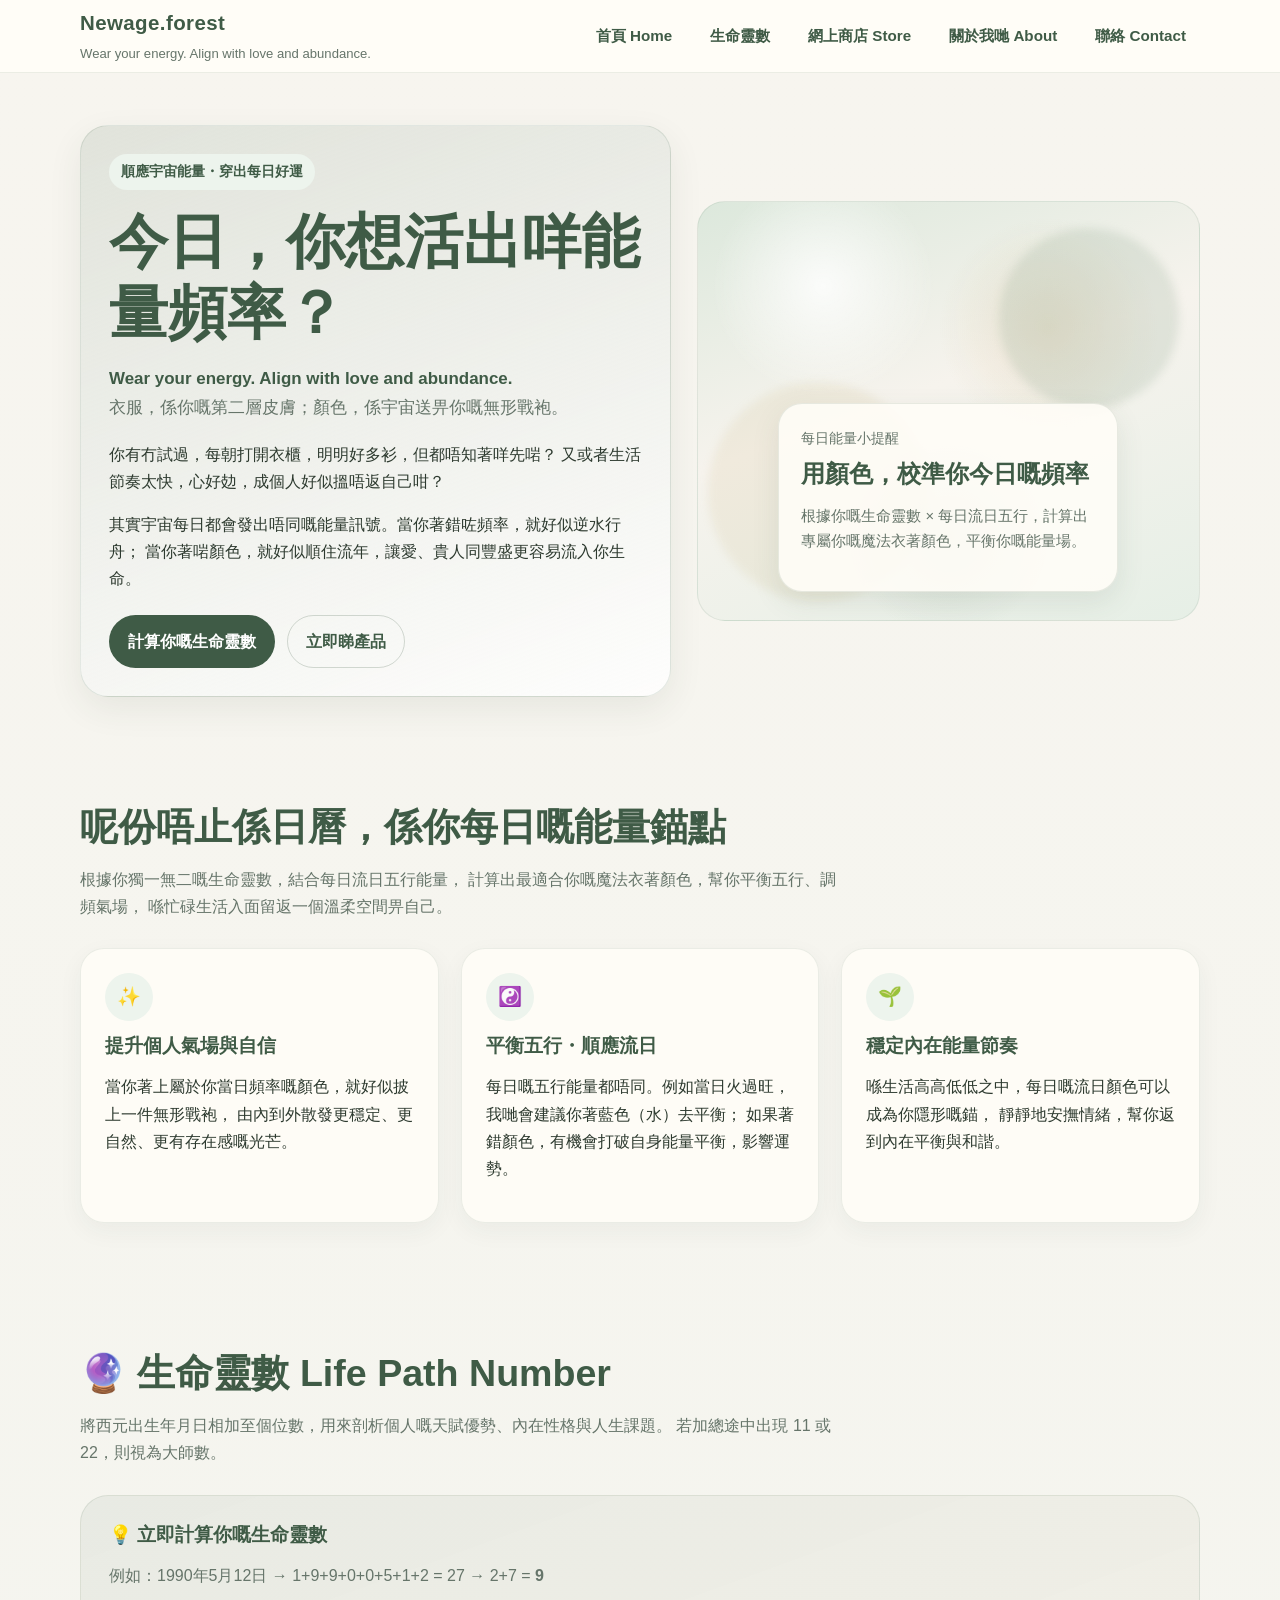
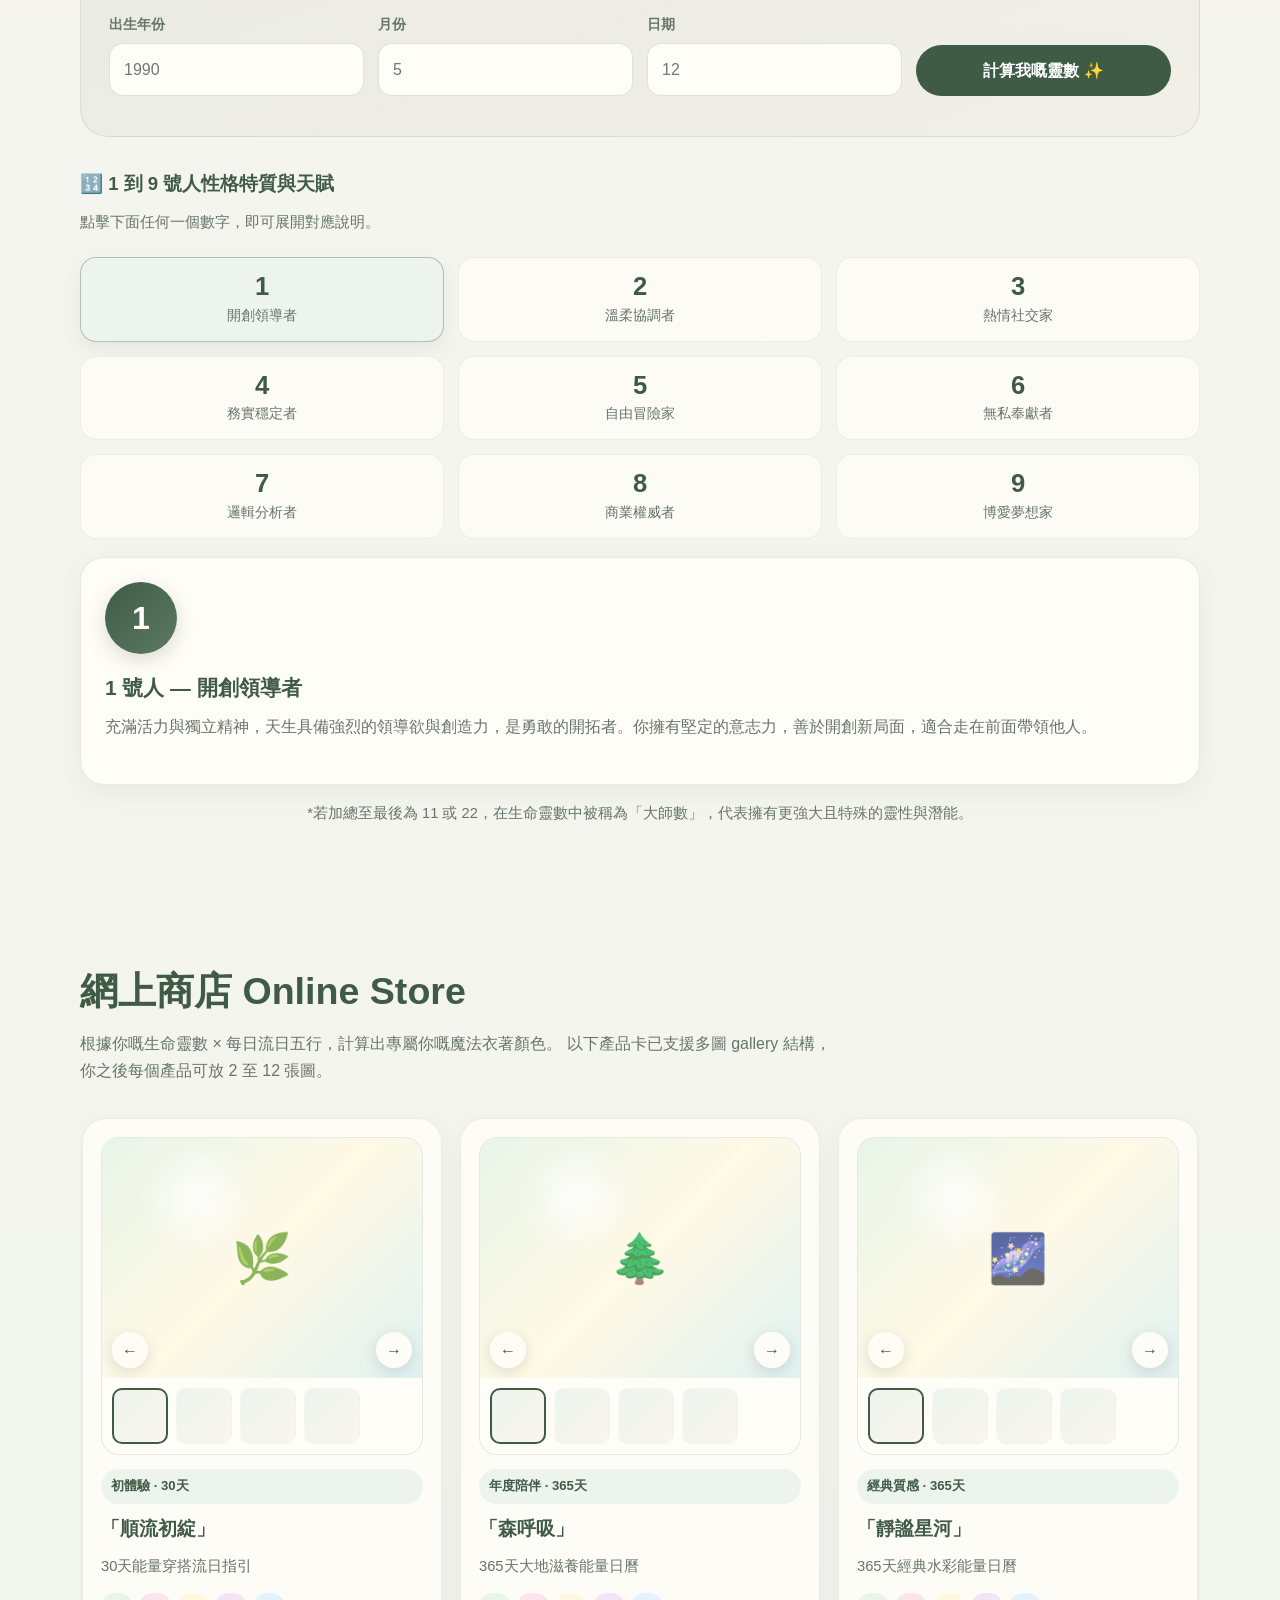
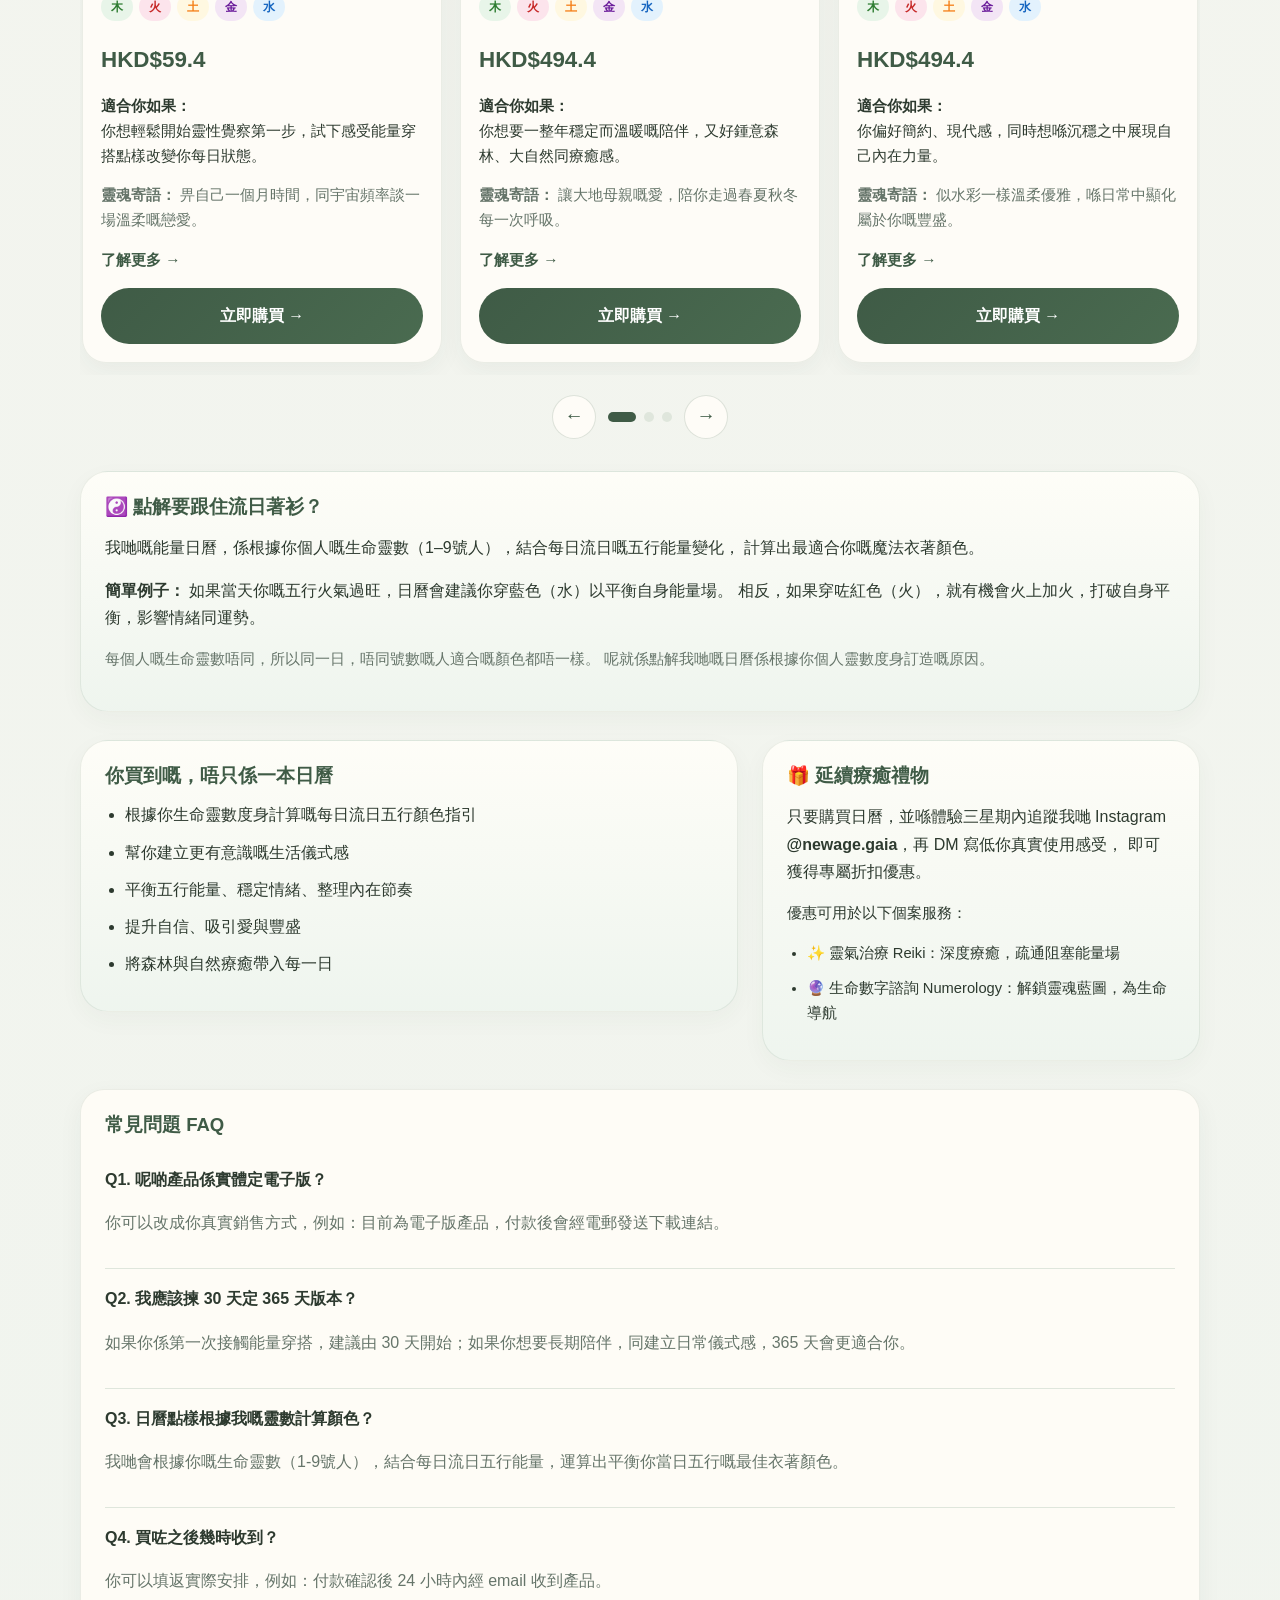
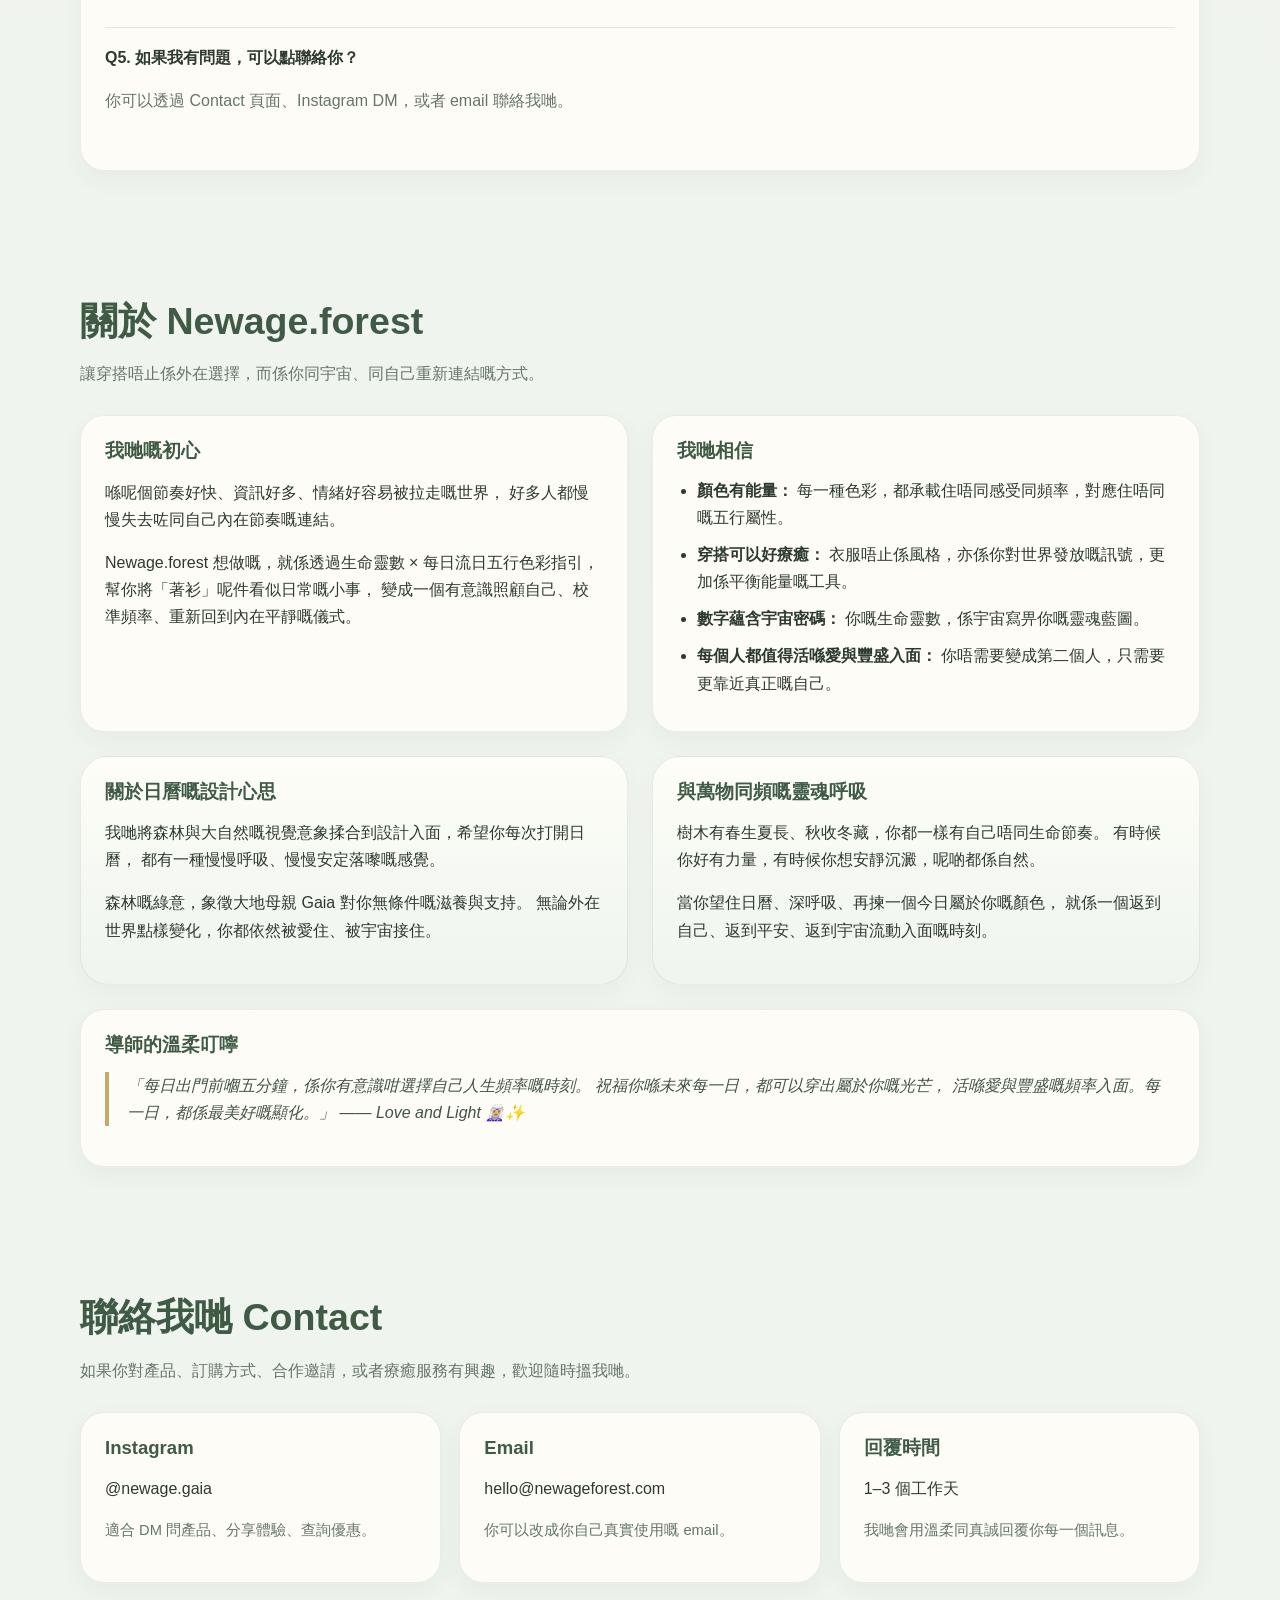
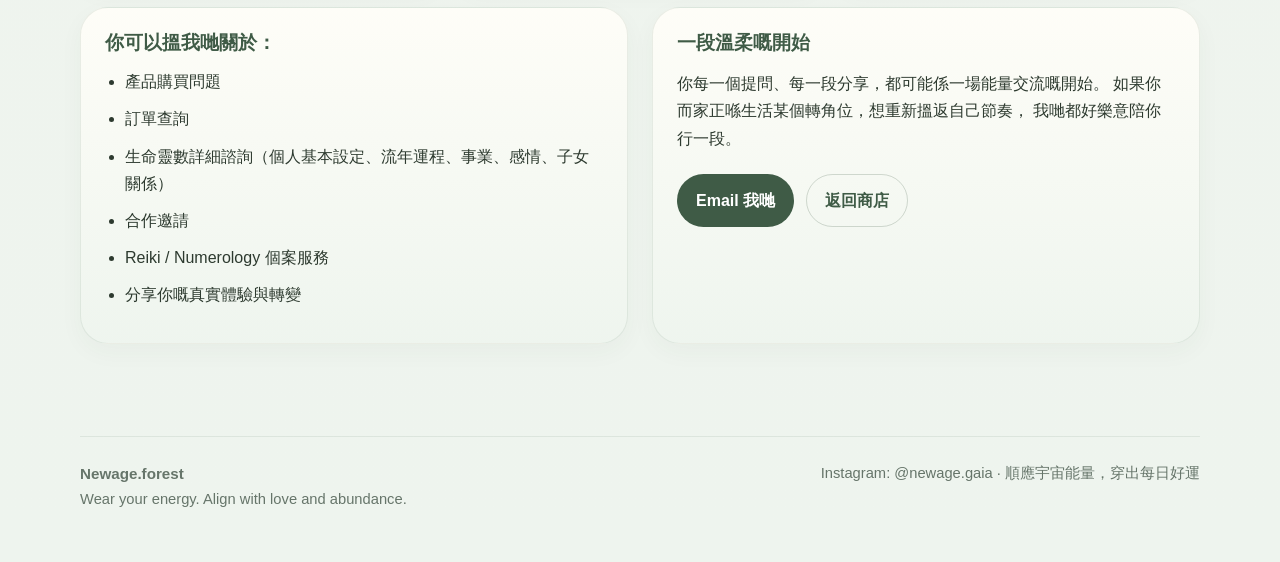
==== commit 589775da: "Update index.html" ====
--- a/index.html
+++ b/index.html
@@ -4,6 +4,7 @@
   <meta charset="UTF-8" />
   <meta name="viewport" content="width=device-width, initial-scale=1.0" />
   <title>Newage.forest</title>
+  <meta name="description" content="Newage.forest — Wear your energy. Align with love and abundance. 根據生命靈數與流日五行，為你提供每日能量穿搭指引。" />
   <style>
     :root{
       --bg:#f5f3ec;
@@ -16,88 +17,256 @@
       --muted:#66756a;
       --line:#dfe6dc;
       --soft:#eef4ee;
+      --shadow:0 10px 30px rgba(49,67,54,0.08);
+      --radius-xl:28px;
+      --radius-lg:22px;
+      --radius-md:16px;
+      --radius-sm:12px;
+      --maxw:1120px;
     }
 
     *{box-sizing:border-box;}
     html{scroll-behavior:smooth;}
     body{
       margin:0;
-      font-family: "Segoe UI", "PingFang TC", "Microsoft JhengHei", sans-serif;
-      background: linear-gradient(180deg, #f7f5ef 0%, #eef4ee 100%);
+      font-family:"Segoe UI","PingFang TC","Microsoft JhengHei",sans-serif;
+      background:linear-gradient(180deg,#f7f5ef 0%,#eef4ee 100%);
       color:var(--text);
       line-height:1.7;
     }
 
-    a{color:inherit;text-decoration:none;}
-    img{max-width:100%;display:block;}
+    img{
+      max-width:100%;
+      display:block;
+    }
+
+    a{
+      color:inherit;
+      text-decoration:none;
+    }
+
+    button,input{
+      font:inherit;
+    }
 
     .container{
-      width:min(1120px, 92%);
+      width:min(var(--maxw),92%);
       margin:0 auto;
     }
 
+    .small{font-size:.92rem;}
+    .muted{color:var(--muted);}
+    .highlight{color:var(--green-deep);font-weight:700;}
+
+    h1,h2,h3{
+      line-height:1.2;
+      margin:0 0 14px;
+      color:var(--green-deep);
+    }
+
+    h1{
+      font-size:clamp(2.15rem,5vw,3.7rem);
+    }
+
+    h2{
+      font-size:clamp(1.6rem,3.8vw,2.35rem);
+    }
+
+    h3{
+      font-size:1.16rem;
+    }
+
+    section{
+      padding:64px 0;
+    }
+
+    .section-head{
+      max-width:760px;
+      margin-bottom:28px;
+    }
+
+    .card{
+      background:rgba(255,253,248,0.88);
+      border:1px solid rgba(92,122,99,0.12);
+      border-radius:24px;
+      padding:24px;
+      box-shadow:0 8px 24px rgba(49,67,54,0.05);
+    }
+
+    .soft-panel{
+      background:linear-gradient(180deg,rgba(255,253,248,0.92),rgba(238,244,238,0.92));
+      border:1px solid rgba(92,122,99,0.12);
+      border-radius:28px;
+      padding:24px;
+      box-shadow:0 8px 24px rgba(49,67,54,0.04);
+    }
+
+    .grid-2{
+      display:grid;
+      grid-template-columns:1fr 1fr;
+      gap:24px;
+    }
+
+    .grid-3{
+      display:grid;
+      grid-template-columns:repeat(3,1fr);
+      gap:22px;
+    }
+
+    .btn-row{
+      display:flex;
+      flex-wrap:wrap;
+      gap:12px;
+      margin-top:22px;
+    }
+
+    .btn{
+      display:inline-flex;
+      align-items:center;
+      justify-content:center;
+      min-height:46px;
+      padding:12px 18px;
+      border-radius:999px;
+      font-weight:700;
+      transition:.25s ease;
+      border:1px solid transparent;
+      cursor:pointer;
+      font-size:1rem;
+    }
+
+    .btn-primary{
+      background:var(--green-deep);
+      color:#fff;
+    }
+
+    .btn-primary:hover{
+      background:#334c39;
+      transform:translateY(-1px);
+    }
+
+    .btn-secondary{
+      background:transparent;
+      color:var(--green-deep);
+      border-color:rgba(63,91,70,0.22);
+    }
+
+    .btn-secondary:hover{
+      background:#f0f5f0;
+    }
+
+    /* Nav */
     .nav{
       position:sticky;
       top:0;
-      z-index:1000;
+      z-index:1100;
       background:rgba(255,253,248,0.92);
-      backdrop-filter: blur(10px);
+      backdrop-filter:blur(12px);
       border-bottom:1px solid rgba(95,122,99,0.12);
     }
 
     .nav-inner{
+      min-height:72px;
       display:flex;
       align-items:center;
       justify-content:space-between;
-      gap:20px;
-      padding:14px 0;
+      gap:18px;
+      position:relative;
     }
 
     .brand{
       display:flex;
       flex-direction:column;
       gap:2px;
+      min-width:0;
     }
 
     .brand-title{
-      font-size:1.35rem;
-      font-weight:700;
-      letter-spacing:0.02em;
+      font-size:1.28rem;
+      font-weight:800;
       color:var(--green-deep);
+      letter-spacing:.02em;
     }
 
     .brand-sub{
-      font-size:0.82rem;
+      font-size:.82rem;
       color:var(--muted);
+    }
+
+    .menu-toggle{
+      display:none;
+      width:46px;
+      height:46px;
+      border:none;
+      border-radius:14px;
+      background:#edf4ed;
+      color:var(--green-deep);
+      cursor:pointer;
+      align-items:center;
+      justify-content:center;
+      flex-direction:column;
+      gap:4px;
+      box-shadow:0 4px 14px rgba(63,91,70,0.06);
+    }
+
+    .menu-toggle span{
+      width:18px;
+      height:2px;
+      background:var(--green-deep);
+      border-radius:999px;
+      transition:.25s ease;
+      display:block;
+    }
+
+    .menu-toggle.active span:nth-child(1){
+      transform:translateY(6px) rotate(45deg);
+    }
+
+    .menu-toggle.active span:nth-child(2){
+      opacity:0;
+    }
+
+    .menu-toggle.active span:nth-child(3){
+      transform:translateY(-6px) rotate(-45deg);
     }
 
     .nav-links{
       display:flex;
       flex-wrap:wrap;
       gap:10px;
+      align-items:center;
     }
 
     .nav-links a{
       padding:10px 14px;
       border-radius:999px;
       color:var(--green-deep);
-      font-size:0.95rem;
-      transition:0.25s ease;
+      font-size:.95rem;
+      transition:.25s ease;
+      font-weight:600;
     }
 
     .nav-links a:hover{
       background:var(--soft);
     }
 
+    /* Hero */
     .hero{
-      padding:72px 0 48px;
+      padding:52px 0 44px;
     }
 
     .hero-grid{
       display:grid;
-      grid-template-columns:1.15fr 0.85fr;
-      gap:28px;
+      grid-template-columns:1.08fr .92fr;
+      gap:26px;
       align-items:center;
+    }
+
+    .hero-card{
+      background:linear-gradient(160deg,rgba(92,122,99,0.14),rgba(255,255,255,0.82));
+      border:1px solid rgba(92,122,99,0.16);
+      border-radius:28px;
+      padding:28px;
+      box-shadow:0 12px 34px rgba(49,67,54,0.08);
     }
 
     .eyebrow{
@@ -106,52 +275,26 @@
       border-radius:999px;
       background:#edf4ed;
       color:var(--green-deep);
-      font-size:0.88rem;
+      font-size:.88rem;
       margin-bottom:16px;
-    }
-
-    h1,h2,h3{
-      line-height:1.2;
-      margin:0 0 14px;
-      color:var(--green-deep);
-    }
-
-    h1{
-      font-size:clamp(2rem, 4vw, 3.6rem);
-    }
-
-    h2{
-      font-size:clamp(1.5rem, 3vw, 2.3rem);
-      margin-bottom:14px;
-    }
-
-    h3{
-      font-size:1.2rem;
+      font-weight:700;
     }
 
     .lead{
-      font-size:1.08rem;
+      font-size:1.06rem;
       color:var(--muted);
       margin-bottom:18px;
-    }
-
-    .hero-card{
-      background:linear-gradient(160deg, rgba(92,122,99,0.15), rgba(255,255,255,0.75));
-      border:1px solid rgba(92,122,99,0.16);
-      border-radius:28px;
-      padding:28px;
-      box-shadow:0 12px 34px rgba(49,67,54,0.08);
     }
 
     .hero-visual{
       min-height:420px;
       border-radius:28px;
       background:
-        radial-gradient(circle at 25% 20%, rgba(255,255,255,0.8), transparent 22%),
-        radial-gradient(circle at 70% 30%, rgba(198,168,107,0.22), transparent 24%),
-        radial-gradient(circle at 50% 80%, rgba(92,122,99,0.15), transparent 24%),
-        linear-gradient(160deg, #dce8dc 0%, #f6f3ed 45%, #e6efe6 100%);
-      border:1px solid rgba(92,122,99,0.12);
+        radial-gradient(circle at 25% 20%, rgba(255,255,255,.82), transparent 22%),
+        radial-gradient(circle at 70% 30%, rgba(198,168,107,.22), transparent 24%),
+        radial-gradient(circle at 50% 80%, rgba(92,122,99,.15), transparent 24%),
+        linear-gradient(160deg,#dce8dc 0%,#f6f3ed 45%,#e6efe6 100%);
+      border:1px solid rgba(92,122,99,.12);
       display:flex;
       align-items:flex-end;
       justify-content:center;
@@ -171,7 +314,7 @@
     .hero-visual::before{
       width:180px;
       height:180px;
-      background:rgba(159,181,159,0.25);
+      background:rgba(159,181,159,.25);
       top:26px;
       right:20px;
     }
@@ -179,7 +322,7 @@
     .hero-visual::after{
       width:220px;
       height:220px;
-      background:rgba(198,168,107,0.12);
+      background:rgba(198,168,107,.12);
       bottom:18px;
       left:10px;
     }
@@ -188,105 +331,29 @@
       position:relative;
       z-index:1;
       width:100%;
-      max-width:320px;
-      background:rgba(255,253,248,0.85);
-      border:1px solid rgba(92,122,99,0.14);
+      max-width:340px;
+      background:rgba(255,253,248,.88);
+      border:1px solid rgba(92,122,99,.14);
       border-radius:24px;
       padding:22px;
-      box-shadow:0 10px 28px rgba(63,91,70,0.1);
+      box-shadow:0 10px 28px rgba(63,91,70,.10);
     }
 
     .visual-box .mini{
-      font-size:0.9rem;
+      font-size:.9rem;
       color:var(--muted);
       margin-bottom:8px;
     }
 
     .visual-box .big{
       font-size:1.5rem;
-      font-weight:700;
+      font-weight:800;
       color:var(--green-deep);
       margin-bottom:10px;
-    }
-
-    .btn-row{
-      display:flex;
-      flex-wrap:wrap;
-      gap:12px;
-      margin-top:24px;
-    }
-
-    .btn{
-      display:inline-block;
-      padding:13px 20px;
-      border-radius:999px;
-      font-weight:600;
-      transition:0.25s ease;
-      border:1px solid transparent;
-      cursor:pointer;
-      font-size:1rem;
-    }
-
-    .btn-primary{
-      background:var(--green-deep);
-      color:#fff;
-    }
-
-    .btn-primary:hover{
-      transform:translateY(-1px);
-      background:#334c39;
-    }
-
-    .btn-secondary{
-      background:transparent;
-      color:var(--green-deep);
-      border-color:rgba(63,91,70,0.22);
-    }
-
-    .btn-secondary:hover{
-      background:#f0f5f0;
-    }
-
-    section{
-      padding:70px 0;
-    }
-
-    .section-head{
-      max-width:760px;
-      margin-bottom:32px;
-    }
-
-    .grid-2{
-      display:grid;
-      grid-template-columns:1fr 1fr;
-      gap:24px;
-    }
-
-    .grid-3{
-      display:grid;
-      grid-template-columns:repeat(3, 1fr);
-      gap:22px;
-    }
-
-    .card{
-      background:rgba(255,253,248,0.85);
-      border:1px solid rgba(92,122,99,0.12);
-      border-radius:24px;
-      padding:24px;
-      box-shadow:0 8px 24px rgba(49,67,54,0.05);
-    }
-
-    .soft-panel{
-      background:linear-gradient(180deg, rgba(255,253,248,0.9), rgba(238,244,238,0.9));
-      border:1px solid rgba(92,122,99,0.12);
-      border-radius:28px;
-      padding:28px;
-    }
-
-    .muted{
-      color:var(--muted);
-    }
-
+      line-height:1.3;
+    }
+
+    /* Benefits */
     .benefit-icon{
       width:48px;
       height:48px;
@@ -299,106 +366,21 @@
       margin-bottom:14px;
     }
 
-    .product-card{
-      position:relative;
-      overflow:hidden;
-    }
-
-    .tag{
-      display:inline-block;
-      padding:6px 10px;
-      background:#edf4ed;
-      color:var(--green-deep);
-      border-radius:999px;
-      font-size:0.82rem;
-      margin-bottom:10px;
-    }
-
-    .price{
-      font-size:1.4rem;
-      font-weight:700;
-      color:var(--green-deep);
-      margin:10px 0 14px;
-    }
-
-    .quote{
-      border-left:4px solid var(--gold);
-      padding-left:18px;
-      font-style:italic;
-      color:#425247;
-    }
-
-    .list{
-      padding-left:20px;
-      margin:10px 0 0;
-    }
-
-    .list li{
-      margin-bottom:10px;
-    }
-
-    .store-layout{
+    /* Calculator */
+    .calculator-section{
+      background:linear-gradient(160deg,rgba(92,122,99,.08),rgba(198,168,107,.06));
+      border-radius:28px;
+      padding:28px;
+      border:1px solid rgba(92,122,99,.14);
+      margin-top:18px;
+    }
+
+    .calc-form{
       display:grid;
-      grid-template-columns:1.2fr 0.8fr;
-      gap:24px;
-      align-items:start;
-    }
-
-    .faq-item{
-      padding:16px 0;
-      border-bottom:1px solid var(--line);
-    }
-
-    .faq-item:last-child{
-      border-bottom:none;
-    }
-
-    .contact-boxes{
-      display:grid;
-      grid-template-columns:repeat(3, 1fr);
-      gap:18px;
-      margin-top:24px;
-    }
-
-    .footer{
-      padding:28px 0 50px;
-      color:var(--muted);
-      font-size:0.95rem;
-    }
-
-    .footer-inner{
-      border-top:1px solid rgba(92,122,99,0.12);
-      padding-top:24px;
-      display:flex;
-      justify-content:space-between;
-      gap:18px;
-      flex-wrap:wrap;
-    }
-
-    .small{
-      font-size:0.92rem;
-    }
-
-    .highlight{
-      color:var(--green-deep);
-      font-weight:600;
-    }
-
-    /* Life Path Number Calculator */
-    .calculator-section{
-      background: linear-gradient(160deg, rgba(92,122,99,0.08), rgba(198,168,107,0.06));
-      border-radius:28px;
-      padding:36px;
-      border:1px solid rgba(92,122,99,0.14);
-      margin-top:24px;
-    }
-
-    .calc-form{
-      display:flex;
-      flex-wrap:wrap;
+      grid-template-columns:repeat(4,minmax(0,1fr));
       gap:14px;
-      align-items:flex-end;
-      margin:24px 0;
+      align-items:end;
+      margin:24px 0 12px;
     }
 
     .calc-field{
@@ -408,42 +390,40 @@
     }
 
     .calc-field label{
-      font-size:0.88rem;
+      font-size:.88rem;
       color:var(--muted);
-      font-weight:600;
-    }
-
-    .calc-field input, .calc-field select{
-      padding:12px 16px;
+      font-weight:700;
+    }
+
+    .calc-field input{
+      width:100%;
+      min-height:48px;
+      padding:12px 14px;
       border-radius:14px;
-      border:1px solid rgba(92,122,99,0.2);
+      border:1px solid rgba(92,122,99,.2);
       background:#fffdf8;
       font-size:1rem;
       color:var(--text);
       outline:none;
-      transition:0.2s;
-      width:100px;
-    }
-
-    .calc-field input:focus, .calc-field select:focus{
+      transition:.2s;
+    }
+
+    .calc-field input:focus{
       border-color:var(--green);
-      box-shadow:0 0 0 3px rgba(92,122,99,0.1);
-    }
-
-    .calc-field input.year-input{
-      width:120px;
+      box-shadow:0 0 0 3px rgba(92,122,99,.1);
     }
 
     .calc-btn{
-      padding:12px 28px;
+      min-height:48px;
+      padding:12px 20px;
       border-radius:999px;
       background:var(--green-deep);
       color:#fff;
       border:none;
       font-size:1rem;
-      font-weight:600;
+      font-weight:700;
       cursor:pointer;
-      transition:0.25s;
+      transition:.25s;
     }
 
     .calc-btn:hover{
@@ -453,13 +433,13 @@
 
     .result-box{
       display:none;
-      margin-top:24px;
-      padding:28px;
-      background:rgba(255,253,248,0.9);
-      border:1px solid rgba(92,122,99,0.14);
+      margin-top:22px;
+      padding:24px;
+      background:rgba(255,253,248,.92);
+      border:1px solid rgba(92,122,99,.14);
       border-radius:24px;
-      box-shadow:0 8px 24px rgba(49,67,54,0.06);
-      animation: fadeInUp 0.4s ease;
+      box-shadow:0 8px 24px rgba(49,67,54,.06);
+      animation:fadeInUp .35s ease;
     }
 
     .result-box.show{
@@ -467,8 +447,8 @@
     }
 
     @keyframes fadeInUp{
-      from{ opacity:0; transform:translateY(16px); }
-      to{ opacity:1; transform:translateY(0); }
+      from{opacity:0;transform:translateY(14px);}
+      to{opacity:1;transform:translateY(0);}
     }
 
     .result-number{
@@ -478,17 +458,17 @@
       width:72px;
       height:72px;
       border-radius:50%;
-      background:linear-gradient(135deg, var(--green-deep), var(--green));
+      background:linear-gradient(135deg,var(--green-deep),var(--green));
       color:#fff;
       font-size:2rem;
-      font-weight:700;
+      font-weight:800;
       margin-bottom:16px;
-      box-shadow:0 6px 20px rgba(63,91,70,0.2);
+      box-shadow:0 6px 20px rgba(63,91,70,.2);
     }
 
     .result-title{
       font-size:1.3rem;
-      font-weight:700;
+      font-weight:800;
       color:var(--green-deep);
       margin-bottom:8px;
     }
@@ -501,131 +481,235 @@
 
     .cta-box{
       margin-top:20px;
-      padding:20px;
+      padding:18px;
       background:#edf4ed;
       border-radius:16px;
-      border:1px solid rgba(92,122,99,0.12);
-    }
-
-    .cta-box p{
-      margin:0 0 12px;
-      font-size:0.95rem;
-    }
-
-    /* Personality Grid */
+      border:1px solid rgba(92,122,99,.12);
+    }
+
+    /* Personality interactive */
     .personality-grid{
       display:grid;
-      grid-template-columns:repeat(3, 1fr);
+      grid-template-columns:repeat(3,1fr);
       gap:14px;
-      margin-top:24px;
+      margin-top:22px;
     }
 
     .personality-item{
       padding:16px;
-      background:rgba(255,253,248,0.8);
-      border:1px solid rgba(92,122,99,0.1);
+      background:rgba(255,253,248,.82);
+      border:1px solid rgba(92,122,99,.1);
       border-radius:16px;
       text-align:center;
-      transition:0.2s;
+      transition:.2s;
+      cursor:pointer;
+      user-select:none;
     }
 
     .personality-item:hover{
       transform:translateY(-2px);
-      box-shadow:0 6px 18px rgba(49,67,54,0.08);
+      box-shadow:0 6px 18px rgba(49,67,54,.08);
+    }
+
+    .personality-item.active{
+      border-color:rgba(63,91,70,.34);
+      background:#edf4ed;
+      box-shadow:0 8px 18px rgba(63,91,70,.08);
     }
 
     .personality-num{
       font-size:1.6rem;
+      font-weight:800;
+      color:var(--green-deep);
+      line-height:1;
+    }
+
+    .personality-name{
+      font-size:.85rem;
+      color:var(--muted);
+      margin-top:6px;
+      line-height:1.4;
+    }
+
+    .personality-detail{
+      margin-top:18px;
+      display:none;
+    }
+
+    .personality-detail.show{
+      display:block;
+      animation:fadeInUp .35s ease;
+    }
+
+    /* Store slider */
+    .store-slider-shell{
+      position:relative;
+    }
+
+    .store-slider{
+      display:flex;
+      gap:18px;
+      overflow-x:auto;
+      scroll-snap-type:x mandatory;
+      scroll-behavior:smooth;
+      padding:6px 2px 12px;
+      -ms-overflow-style:none;
+      scrollbar-width:none;
+    }
+
+    .store-slider::-webkit-scrollbar{
+      display:none;
+    }
+
+    .product-card{
+      flex:0 0 calc(33.333% - 12px);
+      min-width:0;
+      scroll-snap-align:start;
+      background:rgba(255,253,248,.9);
+      border:1px solid rgba(92,122,99,.12);
+      border-radius:24px;
+      padding:18px;
+      box-shadow:0 8px 24px rgba(49,67,54,.05);
+      display:flex;
+      flex-direction:column;
+      gap:14px;
+    }
+
+    .tag{
+      display:inline-block;
+      padding:6px 10px;
+      background:#edf4ed;
+      color:var(--green-deep);
+      border-radius:999px;
+      font-size:.82rem;
       font-weight:700;
+    }
+
+    .price{
+      font-size:1.4rem;
+      font-weight:800;
       color:var(--green-deep);
-    }
-
-    .personality-name{
-      font-size:0.85rem;
-      color:var(--muted);
-      margin-top:4px;
-    }
-
-    /* Product Carousel */
-    .carousel-wrapper{
+      margin:6px 0 0;
+    }
+
+    .five-elements{
+      display:flex;
+      gap:6px;
+      flex-wrap:wrap;
+      margin:0;
+    }
+
+    .element-tag{
+      padding:4px 10px;
+      border-radius:999px;
+      font-size:.75rem;
+      font-weight:700;
+    }
+
+    .el-wood{background:#e8f5e9;color:#2e7d32;}
+    .el-fire{background:#fce4ec;color:#c62828;}
+    .el-earth{background:#fff8e1;color:#f57f17;}
+    .el-metal{background:#f3e5f5;color:#6a1b9a;}
+    .el-water{background:#e3f2fd;color:#1565c0;}
+
+    /* Product gallery inside card */
+    .gallery{
+      border-radius:18px;
+      overflow:hidden;
+      border:1px solid rgba(92,122,99,.10);
+      background:#f3f7f3;
+    }
+
+    .gallery-main{
       position:relative;
+      aspect-ratio:4/3;
+      background:linear-gradient(135deg,#e8f5e9,#fff9e6,#e0f2f1);
       overflow:hidden;
-      margin:0 -16px;
-      padding:0 16px;
-    }
-
-    .carousel-track{
-      display:flex;
-      gap:22px;
-      transition: transform 0.4s cubic-bezier(0.25, 0.8, 0.25, 1);
-      padding:10px 0;
-    }
-
-    .carousel-card{
-      flex:0 0 calc(33.333% - 15px);
-      min-width:300px;
-      background:rgba(255,253,248,0.85);
-      border:1px solid rgba(92,122,99,0.12);
-      border-radius:24px;
-      padding:28px;
-      box-shadow:0 8px 24px rgba(49,67,54,0.05);
-      position:relative;
-      overflow:hidden;
-      transition:0.3s;
-    }
-
-    .carousel-card:hover{
-      transform:translateY(-4px);
-      box-shadow:0 14px 36px rgba(49,67,54,0.1);
-    }
-
-    .carousel-nav{
-      display:flex;
-      justify-content:center;
-      align-items:center;
-      gap:16px;
-      margin-top:28px;
-    }
-
-    .carousel-btn{
-      width:44px;
-      height:44px;
-      border-radius:50%;
-      border:1px solid rgba(92,122,99,0.2);
-      background:rgba(255,253,248,0.9);
-      color:var(--green-deep);
-      font-size:1.3rem;
-      cursor:pointer;
+    }
+
+    .gallery-main img{
+      width:100%;
+      height:100%;
+      object-fit:cover;
+      background:#eef4ee;
+    }
+
+    .gallery-placeholder{
+      width:100%;
+      height:100%;
       display:flex;
       align-items:center;
       justify-content:center;
-      transition:0.2s;
-    }
-
-    .carousel-btn:hover{
-      background:var(--green-deep);
-      color:#fff;
-      border-color:var(--green-deep);
-    }
-
-    .carousel-dots{
+      font-size:3rem;
+      color:rgba(63,91,70,.7);
+      background:
+        radial-gradient(circle at 30% 25%, rgba(255,255,255,.8), transparent 20%),
+        linear-gradient(135deg,#e8f5e9,#fff9e6,#e0f2f1);
+    }
+
+    .gallery-controls{
+      position:absolute;
+      inset:auto 0 10px 0;
+      display:flex;
+      justify-content:space-between;
+      padding:0 10px;
+      pointer-events:none;
+    }
+
+    .gallery-btn{
+      pointer-events:auto;
+      width:36px;
+      height:36px;
+      border:none;
+      border-radius:50%;
+      background:rgba(255,253,248,.92);
+      color:var(--green-deep);
+      box-shadow:0 4px 16px rgba(0,0,0,.12);
+      cursor:pointer;
+      font-size:1rem;
+    }
+
+    .gallery-thumbs{
       display:flex;
       gap:8px;
-    }
-
-    .carousel-dot{
-      width:10px;
-      height:10px;
-      border-radius:50%;
-      background:var(--line);
-      transition:0.3s;
+      overflow-x:auto;
+      padding:10px;
+      background:#fffdf8;
+      scrollbar-width:none;
+    }
+
+    .gallery-thumbs::-webkit-scrollbar{
+      display:none;
+    }
+
+    .thumb{
+      flex:0 0 56px;
+      width:56px;
+      height:56px;
+      border-radius:10px;
+      overflow:hidden;
+      border:2px solid transparent;
       cursor:pointer;
-    }
-
-    .carousel-dot.active{
-      background:var(--green-deep);
-      width:28px;
-      border-radius:999px;
+      background:#eef4ee;
+    }
+
+    .thumb.active{
+      border-color:var(--green-deep);
+    }
+
+    .thumb img{
+      width:100%;
+      height:100%;
+      object-fit:cover;
+    }
+
+    .thumb.placeholder-thumb{
+      display:flex;
+      align-items:center;
+      justify-content:center;
+      color:var(--green-deep);
+      font-size:1.2rem;
+      background:linear-gradient(135deg,#edf4ed,#f9f6ee);
     }
 
     .buy-btn{
@@ -633,80 +717,135 @@
       width:100%;
       padding:14px;
       border-radius:999px;
-      background:linear-gradient(135deg, var(--green-deep), #4a6b50);
+      background:linear-gradient(135deg,var(--green-deep),#4a6b50);
       color:#fff;
       text-align:center;
-      font-weight:600;
+      font-weight:700;
       font-size:1rem;
-      transition:0.25s;
-      margin-top:16px;
+      transition:.25s;
+      margin-top:2px;
       border:none;
       cursor:pointer;
     }
 
     .buy-btn:hover{
       transform:translateY(-2px);
-      box-shadow:0 6px 18px rgba(63,91,70,0.2);
-    }
-
-    .product-visual{
-      height:160px;
-      border-radius:16px;
-      margin-bottom:18px;
+      box-shadow:0 6px 18px rgba(63,91,70,.2);
+    }
+
+    .card-link{
+      display:inline-flex;
+      align-items:center;
+      gap:8px;
+      color:var(--green-deep);
+      font-weight:700;
+      font-size:.95rem;
+    }
+
+    .slider-nav{
       display:flex;
+      justify-content:center;
       align-items:center;
-      justify-content:center;
-      position:relative;
-      overflow:hidden;
-    }
-
-    .product-visual-1{
-      background:linear-gradient(135deg, #e8f5e9, #fff9e6, #e0f2f1);
-    }
-
-    .product-visual-2{
-      background:linear-gradient(135deg, #c8e6c9, #e8f5e9, #dcedc8);
-    }
-
-    .product-visual-3{
-      background:linear-gradient(135deg, #e3f2fd, #ede7f6, #e8eaf6);
-    }
-
-    .product-visual-icon{
-      font-size:3.5rem;
-      opacity:0.8;
-    }
-
-    .five-elements{
+      gap:12px;
+      margin-top:20px;
+    }
+
+    .slider-arrow{
+      width:44px;
+      height:44px;
+      border-radius:50%;
+      border:1px solid rgba(92,122,99,.2);
+      background:rgba(255,253,248,.9);
+      color:var(--green-deep);
+      cursor:pointer;
+      font-size:1.2rem;
+    }
+
+    .slider-dots{
       display:flex;
-      gap:6px;
-      margin:10px 0;
+      gap:8px;
+      align-items:center;
+    }
+
+    .slider-dot{
+      width:10px;
+      height:10px;
+      border-radius:50%;
+      background:var(--line);
+      transition:.25s;
+      cursor:pointer;
+    }
+
+    .slider-dot.active{
+      width:28px;
+      border-radius:999px;
+      background:var(--green-deep);
+    }
+
+    .list{
+      padding-left:20px;
+      margin:10px 0 0;
+    }
+
+    .list li{
+      margin-bottom:10px;
+    }
+
+    .store-layout{
+      display:grid;
+      grid-template-columns:1.2fr .8fr;
+      gap:24px;
+      align-items:start;
+    }
+
+    .faq-item{
+      padding:16px 0;
+      border-bottom:1px solid var(--line);
+    }
+
+    .faq-item:last-child{
+      border-bottom:none;
+    }
+
+    .quote{
+      border-left:4px solid var(--gold);
+      padding-left:18px;
+      font-style:italic;
+      color:#425247;
+    }
+
+    .contact-boxes{
+      display:grid;
+      grid-template-columns:repeat(3,1fr);
+      gap:18px;
+      margin-top:24px;
+    }
+
+    .footer{
+      padding:28px 0 50px;
+      color:var(--muted);
+      font-size:.95rem;
+    }
+
+    .footer-inner{
+      border-top:1px solid rgba(92,122,99,.12);
+      padding-top:24px;
+      display:flex;
+      justify-content:space-between;
+      gap:18px;
       flex-wrap:wrap;
     }
-
-    .element-tag{
-      padding:4px 10px;
-      border-radius:999px;
-      font-size:0.75rem;
-      font-weight:600;
-    }
-
-    .el-wood{ background:#e8f5e9; color:#2e7d32; }
-    .el-fire{ background:#fce4ec; color:#c62828; }
-    .el-earth{ background:#fff8e1; color:#f57f17; }
-    .el-metal{ background:#f3e5f5; color:#6a1b9a; }
-    .el-water{ background:#e3f2fd; color:#1565c0; }
 
     /* Modal */
     .modal-overlay{
       display:none;
       position:fixed;
-      top:0;left:0;right:0;bottom:0;
-      background:rgba(0,0,0,0.5);
+      inset:0;
+      background:rgba(0,0,0,.5);
       z-index:2000;
       align-items:center;
       justify-content:center;
-      padding:20px;
+      padding:18px;
     }
 
     .modal-overlay.show{
@@ -716,96 +855,163 @@
     .modal-box{
       background:#fffdf8;
       border-radius:28px;
-      padding:36px;
-      max-width:500px;
+      padding:28px;
+      max-width:520px;
       width:100%;
       max-height:90vh;
       overflow-y:auto;
-      box-shadow:0 20px 60px rgba(0,0,0,0.2);
-      animation: fadeInUp 0.3s ease;
+      box-shadow:0 20px 60px rgba(0,0,0,.2);
+      animation:fadeInUp .3s ease;
+      position:relative;
     }
 
     .modal-close{
-      float:right;
-      width:36px;
-      height:36px;
+      position:absolute;
+      top:14px;
+      right:14px;
+      width:38px;
+      height:38px;
       border-radius:50%;
       border:none;
       background:#edf4ed;
       color:var(--green-deep);
-      font-size:1.2rem;
+      font-size:1.1rem;
       cursor:pointer;
-      display:flex;
-      align-items:center;
-      justify-content:center;
-    }
-
+    }
+
+    /* Mobile */
     @media (max-width: 960px){
+      .menu-toggle{
+        display:flex;
+      }
+
+      .nav-links{
+        display:none;
+        position:absolute;
+        top:calc(100% + 8px);
+        left:0;
+        right:0;
+        background:rgba(255,253,248,.98);
+        border:1px solid rgba(95,122,99,0.12);
+        border-radius:20px;
+        box-shadow:0 16px 40px rgba(49,67,54,.08);
+        padding:10px;
+        flex-direction:column;
+        gap:8px;
+      }
+
+      .nav-links.show{
+        display:flex;
+      }
+
+      .nav-links a{
+        width:100%;
+        border-radius:14px;
+        background:#f7faf7;
+        padding:12px 14px;
+      }
+
       .hero-grid,
       .grid-2,
       .grid-3,
       .store-layout,
-      .contact-boxes,
-      .personality-grid{
+      .contact-boxes{
         grid-template-columns:1fr;
       }
 
       .hero{
-        padding-top:42px;
-      }
-
-      .nav-inner{
-        align-items:flex-start;
-        flex-direction:column;
+        padding-top:34px;
       }
 
       .hero-visual{
         min-height:300px;
       }
 
-      .carousel-card{
-        flex:0 0 85%;
-        min-width:280px;
-      }
-
       .calc-form{
-        flex-direction:column;
-        align-items:stretch;
-      }
-
-      .calc-field input, .calc-field select{
-        width:100%;
-      }
-
-      .calc-field input.year-input{
-        width:100%;
+        grid-template-columns:1fr;
       }
 
       .personality-grid{
         grid-template-columns:repeat(3,1fr);
       }
-    }
-
-    @media (max-width: 600px){
+
+      .product-card{
+        flex:0 0 calc(50% - 9px);
+      }
+    }
+
+    @media (max-width: 640px){
+      section{
+        padding:52px 0;
+      }
+
+      .nav-inner{
+        min-height:66px;
+      }
+
+      .brand-title{
+        font-size:1.1rem;
+      }
+
+      .brand-sub{
+        font-size:.76rem;
+      }
+
+      .hero-card,
+      .calculator-section,
+      .soft-panel,
+      .card,
+      .modal-box{
+        padding:20px;
+      }
+
+      .product-card{
+        flex:0 0 88%;
+      }
+
       .personality-grid{
-        grid-template-columns:repeat(3, 1fr);
         gap:8px;
       }
+
       .personality-item{
-        padding:10px;
+        padding:12px 8px;
+      }
+
+      .personality-num{
+        font-size:1.35rem;
+      }
+
+      .personality-name{
+        font-size:.78rem;
+      }
+
+      .gallery-thumbs{
+        padding:8px;
+      }
+
+      .thumb{
+        flex-basis:52px;
+        width:52px;
+        height:52px;
       }
     }
   </style>
 </head>
 <body>
-
   <nav class="nav">
     <div class="container nav-inner">
       <div class="brand">
         <div class="brand-title">Newage.forest</div>
         <div class="brand-sub">Wear your energy. Align with love and abundance.</div>
       </div>
-      <div class="nav-links">
+
+      <button class="menu-toggle" id="menuToggle" aria-label="Open menu" aria-expanded="false" aria-controls="mobileMenu">
+        <span></span>
+        <span></span>
+        <span></span>
+      </button>
+
+      <div class="nav-links" id="mobileMenu">
         <a href="#home">首頁 Home</a>
         <a href="#numerology">生命靈數</a>
         <a href="#store">網上商店 Store</a>
@@ -816,7 +1022,6 @@
   </nav>
 
   <main>
-    <!-- HOME -->
     <section class="hero" id="home">
       <div class="container hero-grid">
         <div class="hero-card">
@@ -894,38 +1099,36 @@
       </div>
     </section>
 
-    <!-- NUMEROLOGY -->
     <section id="numerology">
       <div class="container">
         <div class="section-head">
           <h2>🔮 生命靈數 Life Path Number</h2>
           <p class="muted">
-            「生命數字」源自古希臘數學家畢達哥拉斯的占數術。將西元出生年月日相加至個位數，
-            用來剖析個人嘅天賦優勢、內在性格與人生課題。
+            將西元出生年月日相加至個位數，用來剖析個人嘅天賦優勢、內在性格與人生課題。
+            若加總途中出現 11 或 22，則視為大師數。
           </p>
         </div>
 
         <div class="calculator-section">
           <h3>💡 立即計算你嘅生命靈數</h3>
           <p class="muted">
-            將你嘅西元出生年月日所有數字相加，若得出兩位數，則繼續相加至個位數（1-9）。
-            <br><strong>例如：</strong>1990年5月12日 → 1+9+9+0+5+1+2 = 27 → 2+7 = <strong>9</strong>
+            例如：1990年5月12日 → 1+9+9+0+0+5+1+2 = 27 → 2+7 = <strong>9</strong>
           </p>
 
           <div class="calc-form">
             <div class="calc-field">
-              <label>出生年份</label>
-              <input type="number" id="birthYear" placeholder="1990" min="1900" max="2025" class="year-input">
+              <label for="birthYear">出生年份</label>
+              <input type="number" id="birthYear" placeholder="1990" min="1900" />
             </div>
             <div class="calc-field">
-              <label>月份</label>
-              <input type="number" id="birthMonth" placeholder="5" min="1" max="12">
+              <label for="birthMonth">月份</label>
+              <input type="number" id="birthMonth" placeholder="5" min="1" max="12" />
             </div>
             <div class="calc-field">
-              <label>日期</label>
-              <input type="number" id="birthDay" placeholder="12" min="1" max="31">
+              <label for="birthDay">日期</label>
+              <input type="number" id="birthDay" placeholder="12" min="1" max="31" />
             </div>
-            <button class="calc-btn" onclick="calculateLifePath()">計算我嘅靈數 ✨</button>
+            <button class="calc-btn" type="button" onclick="calculateLifePath()">計算我嘅靈數 ✨</button>
           </div>
 
           <div class="result-box" id="resultBox">
@@ -937,7 +1140,7 @@
               <p><strong>🌟 想了解更多？</strong></p>
               <p class="small muted">
                 如想深入了解你嘅個人基本設定、流年運程、事業方向、感情關係、子女關係等等，
-                請立即與 Newage.forest 聯絡，預約一對一生命靈數詳細諮詢！
+                歡迎聯絡 Newage.forest 預約一對一生命靈數詳細諮詢。
               </p>
               <div class="btn-row" style="margin-top:14px;">
                 <a class="btn btn-primary" href="#contact">立即預約諮詢</a>
@@ -947,75 +1150,107 @@
           </div>
         </div>
 
-        <h3 style="margin-top:36px; margin-bottom:18px;">🔢 1到9號人的性格特質與天賦</h3>
-        <div class="personality-grid">
-          <div class="personality-item">
+        <h3 style="margin-top:36px;margin-bottom:10px;">🔢 1 到 9 號人性格特質與天賦</h3>
+        <p class="small muted">點擊下面任何一個數字，即可展開對應說明。</p>
+
+        <div class="personality-grid" id="personalityGrid">
+          <div class="personality-item active" data-num="1">
             <div class="personality-num">1</div>
             <div class="personality-name">開創領導者</div>
           </div>
-          <div class="personality-item">
+          <div class="personality-item" data-num="2">
             <div class="personality-num">2</div>
             <div class="personality-name">溫柔協調者</div>
           </div>
-          <div class="personality-item">
+          <div class="personality-item" data-num="3">
             <div class="personality-num">3</div>
             <div class="personality-name">熱情社交家</div>
           </div>
-          <div class="personality-item">
+          <div class="personality-item" data-num="4">
             <div class="personality-num">4</div>
             <div class="personality-name">務實穩定者</div>
           </div>
-          <div class="personality-item">
+          <div class="personality-item" data-num="5">
             <div class="personality-num">5</div>
             <div class="personality-name">自由冒險家</div>
           </div>
-          <div class="personality-item">
+          <div class="personality-item" data-num="6">
             <div class="personality-num">6</div>
             <div class="personality-name">無私奉獻者</div>
           </div>
-          <div class="personality-item">
+          <div class="personality-item" data-num="7">
             <div class="personality-num">7</div>
             <div class="personality-name">邏輯分析者</div>
           </div>
-          <div class="personality-item">
+          <div class="personality-item" data-num="8">
             <div class="personality-num">8</div>
             <div class="personality-name">商業權威者</div>
           </div>
-          <div class="personality-item">
+          <div class="personality-item" data-num="9">
             <div class="personality-num">9</div>
             <div class="personality-name">博愛夢想家</div>
           </div>
         </div>
 
-        <p class="small muted" style="margin-top:16px; text-align:center;">
+        <div class="personality-detail result-box show" id="personalityDetailBox">
+          <div class="result-number" id="personalityNumber">1</div>
+          <div class="result-title" id="personalityTitle">1 號人 — 開創領導者</div>
+          <div class="result-desc" id="personalityDesc">
+            充滿活力與獨立精神，天生具備強烈的領導欲與創造力，是勇敢的開拓者。你擁有堅定的意志力，善於開創新局面，適合走在前面帶領他人。
+          </div>
+        </div>
+
+        <p class="small muted" style="margin-top:16px;text-align:center;">
           *若加總至最後為 11 或 22，在生命靈數中被稱為「大師數」，代表擁有更強大且特殊的靈性與潛能。
         </p>
       </div>
     </section>
 
-    <!-- STORE -->
     <section id="store">
       <div class="container">
         <div class="section-head">
           <h2>網上商店 Online Store</h2>
           <p class="muted">
             根據你嘅生命靈數 × 每日流日五行，計算出專屬你嘅魔法衣著顏色。
-            例如當天你五行的火過多，日曆會建議你穿藍色（水）以平衡自身力量；
-            如穿了其他顏色，有機會打破自身平衡，影響運勢。
+            以下產品卡已支援多圖 gallery 結構，你之後每個產品可放 2 至 12 張圖。
           </p>
         </div>
 
-        <!-- Carousel -->
-        <div class="carousel-wrapper">
-          <div class="carousel-track" id="carouselTrack">
+        <div class="store-slider-shell">
+          <div class="store-slider" id="storeSlider">
             <!-- Product 1 -->
-            <div class="carousel-card">
-              <div class="product-visual product-visual-1">
-                <span class="product-visual-icon">🌿</span>
+            <article class="product-card">
+              <div class="gallery" data-gallery="p1">
+                <div class="gallery-main">
+                  <img src="images/product-1/1.jpg" alt="順流初綻產品圖片 1" onerror="this.style.display='none'; this.nextElementSibling.style.display='flex';">
+                  <div class="gallery-placeholder" style="display:none;">🌿</div>
+                  <div class="gallery-controls">
+                    <button class="gallery-btn" type="button" onclick="changeGalleryImage('p1', -1)">←</button>
+                    <button class="gallery-btn" type="button" onclick="changeGalleryImage('p1', 1)">→</button>
+                  </div>
+                </div>
+                <div class="gallery-thumbs">
+                  <div class="thumb active" onclick="setGalleryImage('p1', 0)">
+                    <img src="images/product-1/1.jpg" alt="順流初綻縮圖 1" onerror="this.parentElement.classList.add('placeholder-thumb'); this.remove(); this.parentElement.textContent='1';">
+                  </div>
+                  <div class="thumb" onclick="setGalleryImage('p1', 1)">
+                    <img src="images/product-1/2.jpg" alt="順流初綻縮圖 2" onerror="this.parentElement.classList.add('placeholder-thumb'); this.remove(); this.parentElement.textContent='2';">
+                  </div>
+                  <div class="thumb" onclick="setGalleryImage('p1', 2)">
+                    <img src="images/product-1/3.jpg" alt="順流初綻縮圖 3" onerror="this.parentElement.classList.add('placeholder-thumb'); this.remove(); this.parentElement.textContent='3';">
+                  </div>
+                  <div class="thumb" onclick="setGalleryImage('p1', 3)">
+                    <img src="images/product-1/4.jpg" alt="順流初綻縮圖 4" onerror="this.parentElement.classList.add('placeholder-thumb'); this.remove(); this.parentElement.textContent='4';">
+                  </div>
+                </div>
               </div>
+
               <div class="tag">初體驗 · 30天</div>
-              <h3>「順流初綻」</h3>
-              <p class="muted small">30天能量穿搭流日指引</p>
+              <div>
+                <h3>「順流初綻」</h3>
+                <p class="muted small" style="margin:0;">30天能量穿搭流日指引</p>
+              </div>
+
               <div class="five-elements">
                 <span class="element-tag el-wood">木</span>
                 <span class="element-tag el-fire">火</span>
@@ -1023,20 +1258,53 @@
                 <span class="element-tag el-metal">金</span>
                 <span class="element-tag el-water">水</span>
               </div>
+
               <div class="price">HKD$59.4</div>
-              <p class="small"><strong>適合你如果：</strong><br>你想輕鬆開始靈性覺察第一步，試下感受能量穿搭點樣改變你每日狀態。</p>
-              <p class="small muted"><strong>靈魂寄語：</strong>畀自己一個月時間，同宇宙頻率談一場溫柔嘅戀愛。</p>
-              <a class="buy-btn" href="YOUR_STRIPE_LINK_1" target="_blank">立即購買 →</a>
-            </div>
+              <p class="small" style="margin:0;">
+                <strong>適合你如果：</strong><br>
+                你想輕鬆開始靈性覺察第一步，試下感受能量穿搭點樣改變你每日狀態。
+              </p>
+              <p class="small muted" style="margin:0;">
+                <strong>靈魂寄語：</strong> 畀自己一個月時間，同宇宙頻率談一場溫柔嘅戀愛。
+              </p>
+
+              <a class="card-link" href="#store-info">了解更多 →</a>
+              <a class="buy-btn" href="YOUR_STRIPE_LINK_1" target="_blank" rel="noopener">立即購買 →</a>
+            </article>
 
             <!-- Product 2 -->
-            <div class="carousel-card">
-              <div class="product-visual product-visual-2">
-                <span class="product-visual-icon">🌲</span>
+            <article class="product-card">
+              <div class="gallery" data-gallery="p2">
+                <div class="gallery-main">
+                  <img src="images/product-2/1.jpg" alt="森呼吸產品圖片 1" onerror="this.style.display='none'; this.nextElementSibling.style.display='flex';">
+                  <div class="gallery-placeholder" style="display:none;">🌲</div>
+                  <div class="gallery-controls">
+                    <button class="gallery-btn" type="button" onclick="changeGalleryImage('p2', -1)">←</button>
+                    <button class="gallery-btn" type="button" onclick="changeGalleryImage('p2', 1)">→</button>
+                  </div>
+                </div>
+                <div class="gallery-thumbs">
+                  <div class="thumb active" onclick="setGalleryImage('p2', 0)">
+                    <img src="images/product-2/1.jpg" alt="森呼吸縮圖 1" onerror="this.parentElement.classList.add('placeholder-thumb'); this.remove(); this.parentElement.textContent='1';">
+                  </div>
+                  <div class="thumb" onclick="setGalleryImage('p2', 1)">
+                    <img src="images/product-2/2.jpg" alt="森呼吸縮圖 2" onerror="this.parentElement.classList.add('placeholder-thumb'); this.remove(); this.parentElement.textContent='2';">
+                  </div>
+                  <div class="thumb" onclick="setGalleryImage('p2', 2)">
+                    <img src="images/product-2/3.jpg" alt="森呼吸縮圖 3" onerror="this.parentElement.classList.add('placeholder-thumb'); this.remove(); this.parentElement.textContent='3';">
+                  </div>
+                  <div class="thumb" onclick="setGalleryImage('p2', 3)">
+                    <img src="images/product-2/4.jpg" alt="森呼吸縮圖 4" onerror="this.parentElement.classList.add('placeholder-thumb'); this.remove(); this.parentElement.textContent='4';">
+                  </div>
+                </div>
               </div>
+
               <div class="tag">年度陪伴 · 365天</div>
-              <h3>「森呼吸」</h3>
-              <p class="muted small">365天大地滋養能量日曆</p>
+              <div>
+                <h3>「森呼吸」</h3>
+                <p class="muted small" style="margin:0;">365天大地滋養能量日曆</p>
+              </div>
+
               <div class="five-elements">
                 <span class="element-tag el-wood">木</span>
                 <span class="element-tag el-fire">火</span>
@@ -1044,20 +1312,53 @@
                 <span class="element-tag el-metal">金</span>
                 <span class="element-tag el-water">水</span>
               </div>
+
               <div class="price">HKD$494.4</div>
-              <p class="small"><strong>適合你如果：</strong><br>你想要一整年穩定而溫暖嘅陪伴，又好鍾意森林、大自然同療癒感。</p>
-              <p class="small muted"><strong>靈魂寄語：</strong>讓大地母親嘅愛，陪你走過春夏秋冬每一次呼吸。</p>
-              <a class="buy-btn" href="YOUR_STRIPE_LINK_2" target="_blank">立即購買 →</a>
-            </div>
+              <p class="small" style="margin:0;">
+                <strong>適合你如果：</strong><br>
+                你想要一整年穩定而溫暖嘅陪伴，又好鍾意森林、大自然同療癒感。
+              </p>
+              <p class="small muted" style="margin:0;">
+                <strong>靈魂寄語：</strong> 讓大地母親嘅愛，陪你走過春夏秋冬每一次呼吸。
+              </p>
+
+              <a class="card-link" href="#store-info">了解更多 →</a>
+              <a class="buy-btn" href="YOUR_STRIPE_LINK_2" target="_blank" rel="noopener">立即購買 →</a>
+            </article>
 
             <!-- Product 3 -->
-            <div class="carousel-card">
-              <div class="product-visual product-visual-3">
-                <span class="product-visual-icon">🌌</span>
+            <article class="product-card">
+              <div class="gallery" data-gallery="p3">
+                <div class="gallery-main">
+                  <img src="images/product-3/1.jpg" alt="靜謐星河產品圖片 1" onerror="this.style.display='none'; this.nextElementSibling.style.display='flex';">
+                  <div class="gallery-placeholder" style="display:none;">🌌</div>
+                  <div class="gallery-controls">
+                    <button class="gallery-btn" type="button" onclick="changeGalleryImage('p3', -1)">←</button>
+                    <button class="gallery-btn" type="button" onclick="changeGalleryImage('p3', 1)">→</button>
+                  </div>
+                </div>
+                <div class="gallery-thumbs">
+                  <div class="thumb active" onclick="setGalleryImage('p3', 0)">
+                    <img src="images/product-3/1.jpg" alt="靜謐星河縮圖 1" onerror="this.parentElement.classList.add('placeholder-thumb'); this.remove(); this.parentElement.textContent='1';">
+                  </div>
+                  <div class="thumb" onclick="setGalleryImage('p3', 1)">
+                    <img src="images/product-3/2.jpg" alt="靜謐星河縮圖 2" onerror="this.parentElement.classList.add('placeholder-thumb'); this.remove(); this.parentElement.textContent='2';">
+                  </div>
+                  <div class="thumb" onclick="setGalleryImage('p3', 2)">
+                    <img src="images/product-3/3.jpg" alt="靜謐星河縮圖 3" onerror="this.parentElement.classList.add('placeholder-thumb'); this.remove(); this.parentElement.textContent='3';">
+                  </div>
+                  <div class="thumb" onclick="setGalleryImage('p3', 3)">
+                    <img src="images/product-3/4.jpg" alt="靜謐星河縮圖 4" onerror="this.parentElement.classList.add('placeholder-thumb'); this.remove(); this.parentElement.textContent='4';">
+                  </div>
+                </div>
               </div>
+
               <div class="tag">經典質感 · 365天</div>
-              <h3>「靜謐星河」</h3>
-              <p class="muted small">365天經典水彩能量日曆</p>
+              <div>
+                <h3>「靜謐星河」</h3>
+                <p class="muted small" style="margin:0;">365天經典水彩能量日曆</p>
+              </div>
+
               <div class="five-elements">
                 <span class="element-tag el-wood">木</span>
                 <span class="element-tag el-fire">火</span>
@@ -1065,32 +1366,41 @@
                 <span class="element-tag el-metal">金</span>
                 <span class="element-tag el-water">水</span>
               </div>
+
               <div class="price">HKD$494.4</div>
-              <p class="small"><strong>適合你如果：</strong><br>你偏好簡約、現代感，同時想喺沉穩之中展現自己內在力量。</p>
-              <p class="small muted"><strong>靈魂寄語：</strong>似水彩一樣溫柔優雅，喺日常中顯化屬於你嘅豐盛。</p>
-              <a class="buy-btn" href="YOUR_STRIPE_LINK_3" target="_blank">立即購買 →</a>
+              <p class="small" style="margin:0;">
+                <strong>適合你如果：</strong><br>
+                你偏好簡約、現代感，同時想喺沉穩之中展現自己內在力量。
+              </p>
+              <p class="small muted" style="margin:0;">
+                <strong>靈魂寄語：</strong> 似水彩一樣溫柔優雅，喺日常中顯化屬於你嘅豐盛。
+              </p>
+
+              <a class="card-link" href="#store-info">了解更多 →</a>
+              <a class="buy-btn" href="YOUR_STRIPE_LINK_3" target="_blank" rel="noopener">立即購買 →</a>
+            </article>
+          </div>
+
+          <div class="slider-nav">
+            <button class="slider-arrow" type="button" onclick="scrollStoreSlider(-1)">←</button>
+            <div class="slider-dots" id="sliderDots">
+              <span class="slider-dot active" onclick="goStoreSlide(0)"></span>
+              <span class="slider-dot" onclick="goStoreSlide(1)"></span>
+              <span class="slider-dot" onclick="goStoreSlide(2)"></span>
             </div>
+            <button class="slider-arrow" type="button" onclick="scrollStoreSlider(1)">→</button>
           </div>
         </div>
 
-        <div class="carousel-nav">
-          <button class="carousel-btn" onclick="moveCarousel(-1)">←</button>
-          <div class="carousel-dots">
-            <div class="carousel-dot active" onclick="goToSlide(0)"></div>
-            <div class="carousel-dot" onclick="goToSlide(1)"></div>
-            <div class="carousel-dot" onclick="goToSlide(2)"></div>
-          </div>
-          <button class="carousel-btn" onclick="moveCarousel(1)">→</button>
-        </div>
-
-        <div class="soft-panel" style="margin-top:32px;">
+        <div class="soft-panel" id="store-info" style="margin-top:32px;">
           <h3>☯️ 點解要跟住流日著衫？</h3>
           <p>
-            我哋嘅能量日曆，係根據你個人嘅生命靈數（1-9號人），結合每日流日嘅五行能量變化，
+            我哋嘅能量日曆，係根據你個人嘅生命靈數（1–9號人），結合每日流日嘅五行能量變化，
             計算出最適合你嘅魔法衣著顏色。
           </p>
           <p>
-            <strong>簡單例子：</strong>如果當天你嘅五行火氣過旺，日曆會建議你穿藍色（水）以平衡自身能量場。
+            <strong>簡單例子：</strong>
+            如果當天你嘅五行火氣過旺，日曆會建議你穿藍色（水）以平衡自身能量場。
             相反，如果穿咗紅色（火），就有機會火上加火，打破自身平衡，影響情緒同運勢。
           </p>
           <p class="muted small">
@@ -1118,9 +1428,7 @@
               <strong>@newage.gaia</strong>，再 DM 寫低你真實使用感受，
               即可獲得專屬折扣優惠。
             </p>
-            <p class="small">
-              優惠可用於以下個案服務：
-            </p>
+            <p class="small">優惠可用於以下個案服務：</p>
             <ul class="list small">
               <li>✨ 靈氣治療 Reiki：深度療癒，疏通阻塞能量場</li>
               <li>🔮 生命數字諮詢 Numerology：解鎖靈魂藍圖，為生命導航</li>
@@ -1133,7 +1441,7 @@
 
           <div class="faq-item">
             <strong>Q1. 呢啲產品係實體定電子版？</strong>
-            <p class="muted">你可以喺呢度改成你真實銷售方式，例如：目前為電子版產品，付款後會經電郵發送下載連結。</p>
+            <p class="muted">你可以改成你真實銷售方式，例如：目前為電子版產品，付款後會經電郵發送下載連結。</p>
           </div>
 
           <div class="faq-item">
@@ -1143,7 +1451,7 @@
 
           <div class="faq-item">
             <strong>Q3. 日曆點樣根據我嘅靈數計算顏色？</strong>
-            <p class="muted">我哋會根據你嘅生命靈數（1-9號人），結合每日流日五行能量，運算出平衡你當日五行嘅最佳衣著顏色，幫你順流而行。</p>
+            <p class="muted">我哋會根據你嘅生命靈數（1-9號人），結合每日流日五行能量，運算出平衡你當日五行嘅最佳衣著顏色。</p>
           </div>
 
           <div class="faq-item">
@@ -1159,7 +1467,6 @@
       </div>
     </section>
 
-    <!-- ABOUT -->
     <section id="about">
       <div class="container">
         <div class="section-head">
@@ -1232,7 +1539,6 @@
       </div>
     </section>
 
-    <!-- CONTACT -->
     <section id="contact">
       <div class="container">
         <div class="section-head">
@@ -1304,8 +1610,16 @@
     </div>
   </footer>
 
+  <div class="modal-overlay" id="simpleModal">
+    <div class="modal-box">
+      <button class="modal-close" type="button" onclick="closeModal()">✕</button>
+      <p id="modalMsg" style="margin-top:20px;font-size:1.1rem;"></p>
+    </div>
+  </div>
+
   <script>
-    // Life Path Number Calculator
+    const currentYear = new Date().getFullYear();
+
     const lifePathData = {
       1: {
         title: "1 號人 — 開創領導者",
@@ -1353,142 +1667,264 @@
       }
     };
 
+    const galleries = {
+      p1: {
+        index: 0,
+        images: [
+          "images/product-1/1.jpg",
+          "images/product-1/2.jpg",
+          "images/product-1/3.jpg",
+          "images/product-1/4.jpg"
+        ]
+      },
+      p2: {
+        index: 0,
+        images: [
+          "images/product-2/1.jpg",
+          "images/product-2/2.jpg",
+          "images/product-2/3.jpg",
+          "images/product-2/4.jpg"
+        ]
+      },
+      p3: {
+        index: 0,
+        images: [
+          "images/product-3/1.jpg",
+          "images/product-3/2.jpg",
+          "images/product-3/3.jpg",
+          "images/product-3/4.jpg"
+        ]
+      }
+    };
+
+    function showModal(msg) {
+      document.getElementById("modalMsg").textContent = msg;
+      document.getElementById("simpleModal").classList.add("show");
+    }
+
+    function closeModal() {
+      document.getElementById("simpleModal").classList.remove("show");
+    }
+
+    document.getElementById("simpleModal").addEventListener("click", function(e){
+      if(e.target === this) closeModal();
+    });
+
+    function isValidDate(year, month, day) {
+      const d = new Date(year, month - 1, day);
+      return d.getFullYear() === Number(year) &&
+             d.getMonth() === Number(month) - 1 &&
+             d.getDate() === Number(day);
+    }
+
     function calculateLifePath() {
-      const year = document.getElementById('birthYear').value;
-      const month = document.getElementById('birthMonth').value;
-      const day = document.getElementById('birthDay').value;
+      const year = parseInt(document.getElementById("birthYear").value, 10);
+      const month = parseInt(document.getElementById("birthMonth").value, 10);
+      const day = parseInt(document.getElementById("birthDay").value, 10);
 
       if (!year || !month || !day) {
         showModal("請輸入完整嘅出生年月日 🙏");
         return;
       }
 
-      if (year < 1900 || year > 2025 || month < 1 || month > 12 || day < 1 || day > 31) {
+      if (year < 1900 || year > currentYear || month < 1 || month > 12 || day < 1 || day > 31) {
         showModal("請輸入有效嘅日期 🙏");
         return;
       }
 
-      const dateStr = year.toString() + month.toString().padStart(2,'0') + day.toString().padStart(2,'0');
+      if (!isValidDate(year, month, day)) {
+        showModal("你輸入嘅日期唔存在，請重新確認 🙏");
+        return;
+      }
+
+      const dateStr = String(year) + String(month).padStart(2, "0") + String(day).padStart(2, "0");
       let sum = 0;
+
       for (let i = 0; i < dateStr.length; i++) {
-        sum += parseInt(dateStr[i]);
-      }
-
-      // Check for master numbers before reducing
+        sum += parseInt(dateStr[i], 10);
+      }
+
       let result = sum;
       while (result > 9 && result !== 11 && result !== 22) {
         let tempSum = 0;
-        let tempStr = result.toString();
+        const tempStr = String(result);
         for (let i = 0; i < tempStr.length; i++) {
-          tempSum += parseInt(tempStr[i]);
+          tempSum += parseInt(tempStr[i], 10);
         }
         result = tempSum;
       }
 
       const data = lifePathData[result];
-      if (data) {
-        document.getElementById('resultNumber').textContent = result;
-        document.getElementById('resultTitle').textContent = data.title;
-        document.getElementById('resultDesc').textContent = data.desc;
-        document.getElementById('resultBox').classList.add('show');
-        document.getElementById('resultBox').scrollIntoView({ behavior: 'smooth', block: 'center' });
-      }
-    }
-
-    // Simple modal
-    function showModal(msg) {
-      let overlay = document.getElementById('simpleModal');
-      if (!overlay) {
-        overlay = document.createElement('div');
-        overlay.id = 'simpleModal';
-        overlay.className = 'modal-overlay';
-        overlay.innerHTML = `
-          <div class="modal-box">
-            <button class="modal-close" onclick="closeModal()">✕</button>
-            <p id="modalMsg" style="margin-top:20px; font-size:1.1rem;"></p>
-          </div>
-        `;
-        document.body.appendChild(overlay);
-        overlay.addEventListener('click', function(e) {
-          if (e.target === overlay) closeModal();
-        });
-      }
-      document.getElementById('modalMsg').textContent = msg;
-      overlay.classList.add('show');
-    }
-
-    function closeModal() {
-      const modal = document.getElementById('simpleModal');
-      if (modal) modal.classList.remove('show');
-    }
-
-    // Carousel
-    let currentSlide = 0;
-    const totalSlides = 3;
-
-    function getSlideWidth() {
-      const track = document.getElementById('carouselTrack');
-      const card = track.querySelector('.carousel-card');
-      if (!card) return 0;
-      const style = window.getComputedStyle(track);
-      const gap = parseInt(style.gap) || 22;
-      return card.offsetWidth + gap;
-    }
-
-    function updateCarousel() {
-      const track = document.getElementById('carouselTrack');
-      const slideWidth = getSlideWidth();
-      track.style.transform = `translateX(-${currentSlide * slideWidth}px)`;
-
-      // Update dots
-      const dots = document.querySelectorAll('.carousel-dot');
-      dots.forEach((dot, i) => {
-        dot.classList.toggle('active', i === currentSlide);
+      if (!data) return;
+
+      document.getElementById("resultNumber").textContent = result;
+      document.getElementById("resultTitle").textContent = data.title;
+      document.getElementById("resultDesc").textContent = data.desc;
+      document.getElementById("resultBox").classList.add("show");
+
+      document.getElementById("resultBox").scrollIntoView({
+        behavior: "smooth",
+        block: "center"
       });
     }
 
-    function moveCarousel(direction) {
-      currentSlide += direction;
-      if (currentSlide < 0) currentSlide = totalSlides - 1;
-      if (currentSlide >= totalSlides) currentSlide = 0;
-      updateCarousel();
-    }
-
-    function goToSlide(index) {
-      currentSlide = index;
-      updateCarousel();
-    }
-
-    // Touch/swipe support for carousel
-    let touchStartX = 0;
-    let touchEndX = 0;
-
-    document.addEventListener('DOMContentLoaded', function() {
-      const wrapper = document.querySelector('.carousel-wrapper');
-      if (wrapper) {
-        wrapper.addEventListener('touchstart', function(e) {
-          touchStartX = e.changedTouches[0].screenX;
-        }, { passive: true });
-
-        wrapper.addEventListener('touchend', function(e) {
-          touchEndX = e.changedTouches[0].screenX;
-          const diff = touchStartX - touchEndX;
-          if (Math.abs(diff) > 50) {
-            if (diff > 0) {
-              moveCarousel(1);
-            } else {
-              moveCarousel(-1);
-            }
-          }
-        }, { passive: true });
-      }
+    // Mobile menu
+    const menuToggle = document.getElementById("menuToggle");
+    const mobileMenu = document.getElementById("mobileMenu");
+
+    menuToggle.addEventListener("click", function(){
+      const isOpen = mobileMenu.classList.toggle("show");
+      menuToggle.classList.toggle("active", isOpen);
+      menuToggle.setAttribute("aria-expanded", isOpen ? "true" : "false");
     });
 
-    // Recalculate on resize
-    window.addEventListener('resize', function() {
-      updateCarousel();
+    document.querySelectorAll(".nav-links a").forEach(link => {
+      link.addEventListener("click", () => {
+        mobileMenu.classList.remove("show");
+        menuToggle.classList.remove("active");
+        menuToggle.setAttribute("aria-expanded", "false");
+      });
     });
+
+    document.addEventListener("click", function(e){
+      if (!mobileMenu.contains(e.target) && !menuToggle.contains(e.target)) {
+        mobileMenu.classList.remove("show");
+        menuToggle.classList.remove("active");
+        menuToggle.setAttribute("aria-expanded", "false");
+      }
+    });
+
+    // Personality click reveal
+    function showPersonality(num) {
+      const data = lifePathData[num];
+      if (!data) return;
+
+      document.getElementById("personalityNumber").textContent = num;
+      document.getElementById("personalityTitle").textContent = data.title;
+      document.getElementById("personalityDesc").textContent = data.desc;
+      document.getElementById("personalityDetailBox").classList.add("show");
+
+      document.querySelectorAll(".personality-item").forEach(item => {
+        item.classList.toggle("active", Number(item.dataset.num) === num);
+      });
+    }
+
+    document.querySelectorAll(".personality-item").forEach(item => {
+      item.addEventListener("click", function(){
+        showPersonality(Number(this.dataset.num));
+      });
+    });
+
+    // Product gallery
+    function renderGallery(galleryId) {
+      const gallery = galleries[galleryId];
+      const wrapper = document.querySelector(`[data-gallery="${galleryId}"]`);
+      if (!gallery || !wrapper) return;
+
+      const mainImg = wrapper.querySelector(".gallery-main img");
+      const placeholder = wrapper.querySelector(".gallery-placeholder");
+      const thumbs = wrapper.querySelectorAll(".thumb");
+
+      if (mainImg) {
+        mainImg.style.display = "block";
+        mainImg.src = gallery.images[gallery.index];
+        mainImg.onerror = function() {
+          this.style.display = "none";
+          if (placeholder) placeholder.style.display = "flex";
+        };
+        mainImg.onload = function() {
+          this.style.display = "block";
+          if (placeholder) placeholder.style.display = "none";
+        };
+      }
+
+      thumbs.forEach((thumb, index) => {
+        thumb.classList.toggle("active", index === gallery.index);
+      });
+    }
+
+    function setGalleryImage(galleryId, index) {
+      const gallery = galleries[galleryId];
+      if (!gallery) return;
+      if (index < 0 || index >= gallery.images.length) return;
+      gallery.index = index;
+      renderGallery(galleryId);
+    }
+
+    function changeGalleryImage(galleryId, step) {
+      const gallery = galleries[galleryId];
+      if (!gallery) return;
+      gallery.index = (gallery.index + step + gallery.images.length) % gallery.images.length;
+      renderGallery(galleryId);
+    }
+
+    // Store slider
+    const storeSlider = document.getElementById("storeSlider");
+    const sliderDots = document.querySelectorAll(".slider-dot");
+
+    function getCardStep() {
+      const firstCard = storeSlider.querySelector(".product-card");
+      if (!firstCard) return 320;
+      const styles = window.getComputedStyle(storeSlider);
+      const gap = parseInt(styles.gap) || 18;
+      return firstCard.getBoundingClientRect().width + gap;
+    }
+
+    function scrollStoreSlider(direction) {
+      storeSlider.scrollBy({
+        left: getCardStep() * direction,
+        behavior: "smooth"
+      });
+    }
+
+    function goStoreSlide(index) {
+      storeSlider.scrollTo({
+        left: getCardStep() * index,
+        behavior: "smooth"
+      });
+    }
+
+    function updateSliderDots() {
+      const step = getCardStep();
+      const index = Math.round(storeSlider.scrollLeft / step);
+      sliderDots.forEach((dot, i) => {
+        dot.classList.toggle("active", i === Math.min(index, sliderDots.length - 1));
+      });
+    }
+
+    storeSlider.addEventListener("scroll", updateSliderDots);
+
+    // Touch swipe support for each gallery main image area
+    Object.keys(galleries).forEach((galleryId) => {
+      const wrapper = document.querySelector(`[data-gallery="${galleryId}"] .gallery-main`);
+      if (!wrapper) return;
+
+      let startX = 0;
+      let endX = 0;
+
+      wrapper.addEventListener("touchstart", function(e){
+        startX = e.changedTouches[0].screenX;
+      }, { passive: true });
+
+      wrapper.addEventListener("touchend", function(e){
+        endX = e.changedTouches[0].screenX;
+        const diff = startX - endX;
+        if (Math.abs(diff) > 40) {
+          if (diff > 0) changeGalleryImage(galleryId, 1);
+          else changeGalleryImage(galleryId, -1);
+        }
+      }, { passive: true });
+    });
+
+    window.addEventListener("load", function(){
+      document.getElementById("birthYear").setAttribute("max", currentYear);
+
+      Object.keys(galleries).forEach(renderGallery);
+      showPersonality(1);
+      updateSliderDots();
+    });
+
+    window.addEventListener("resize", updateSliderDots);
   </script>
-
 </body>
 </html>
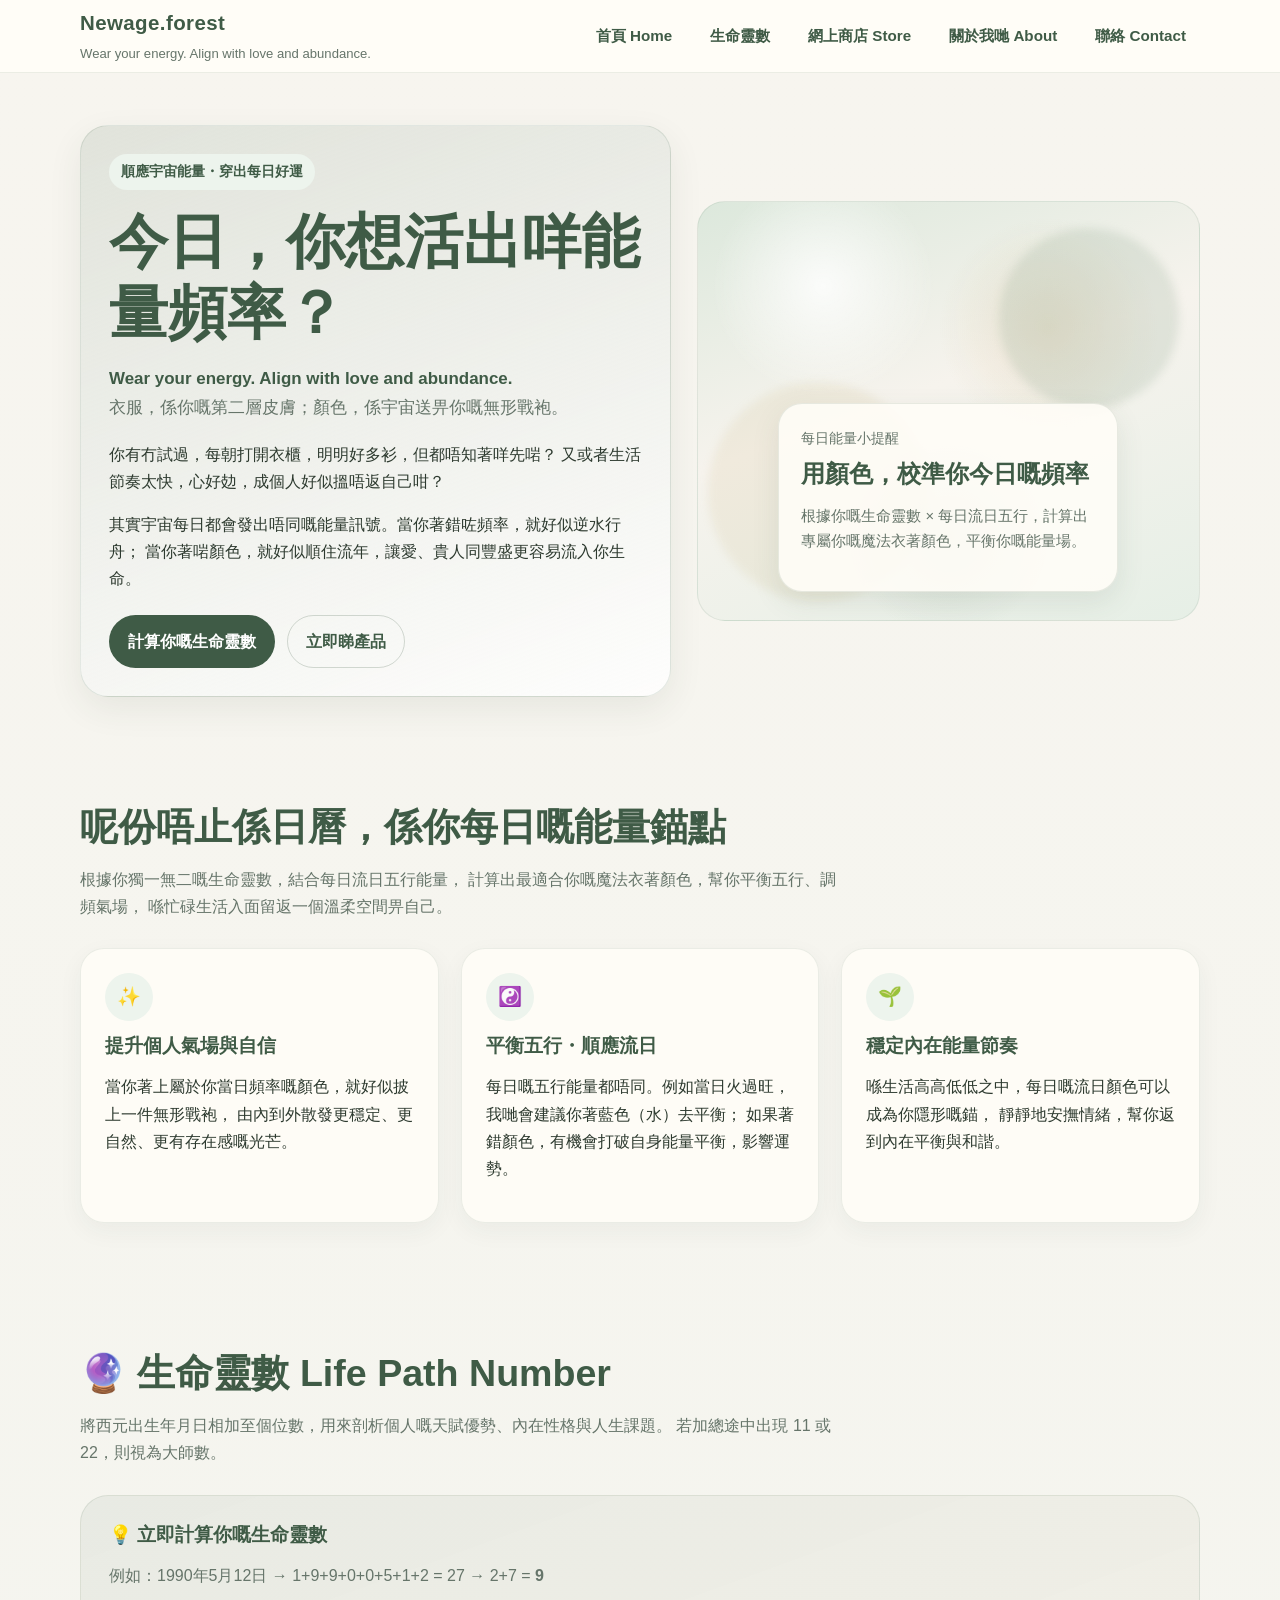
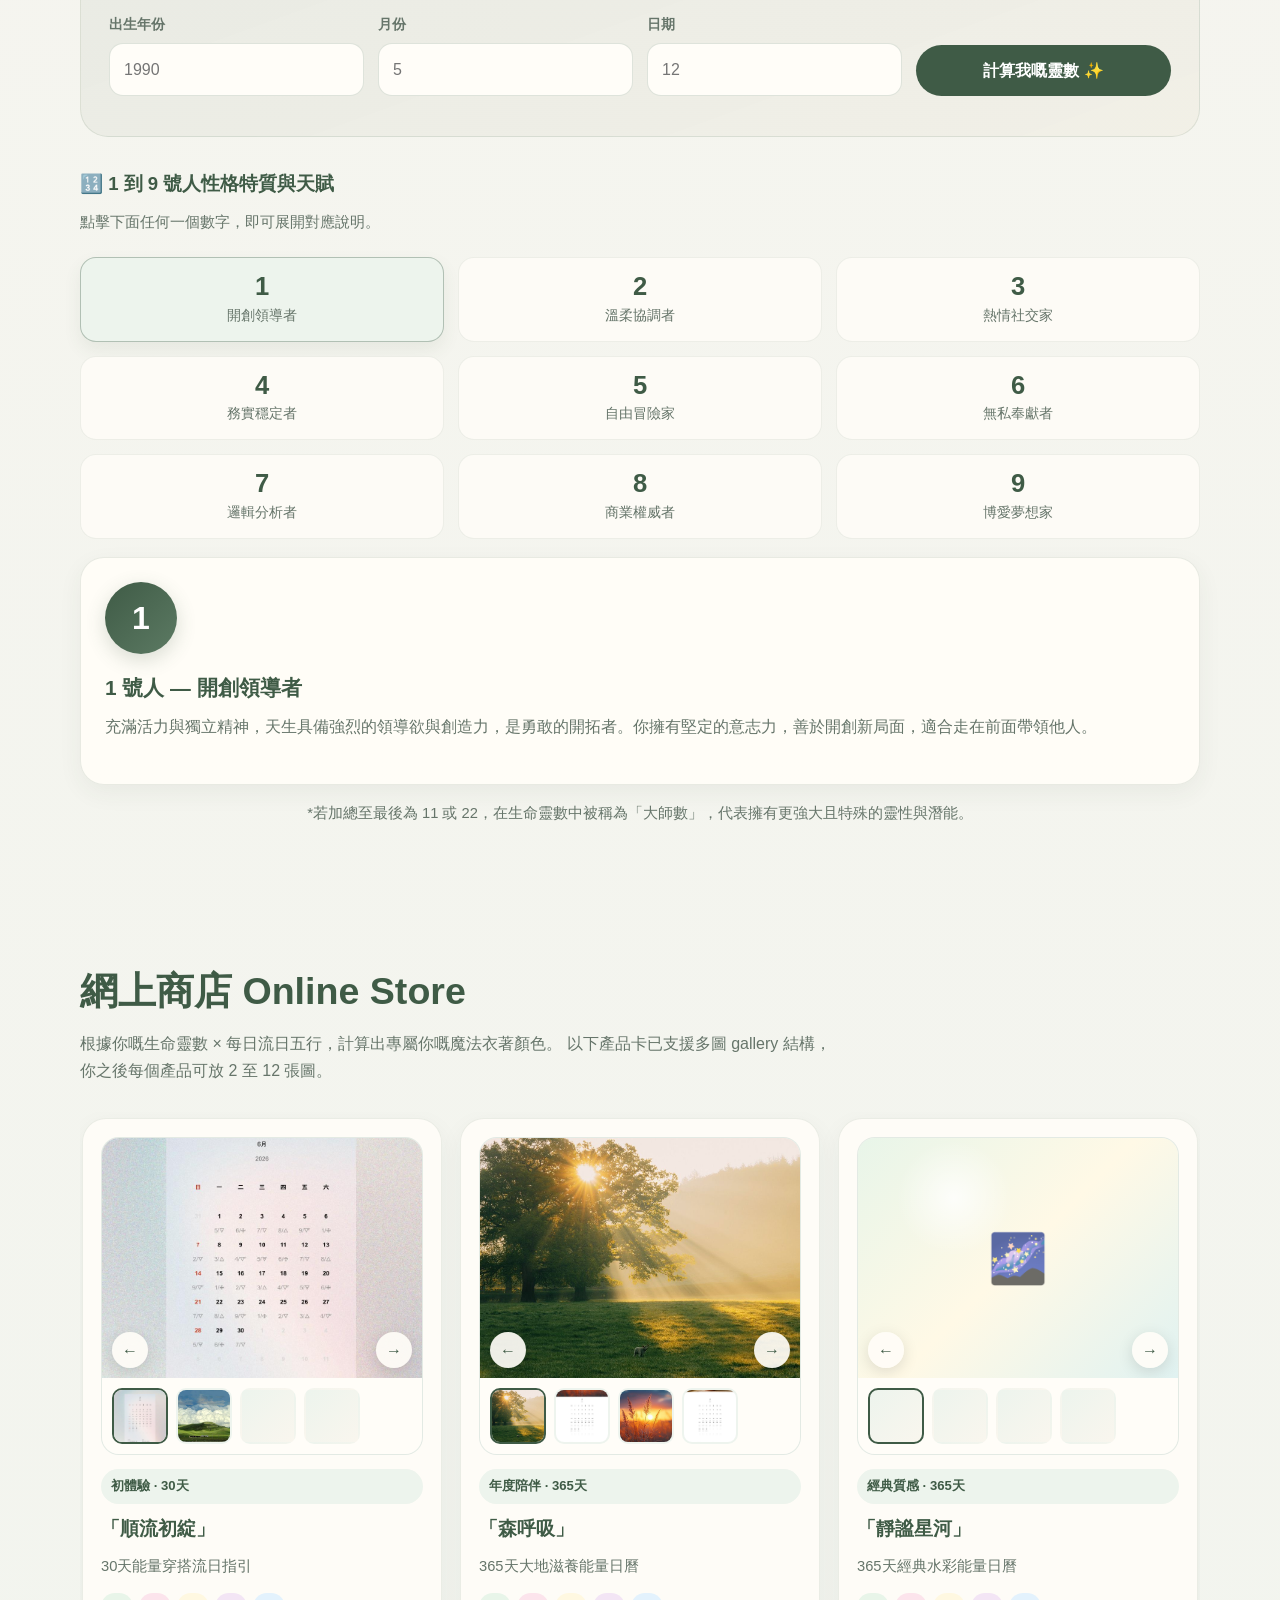
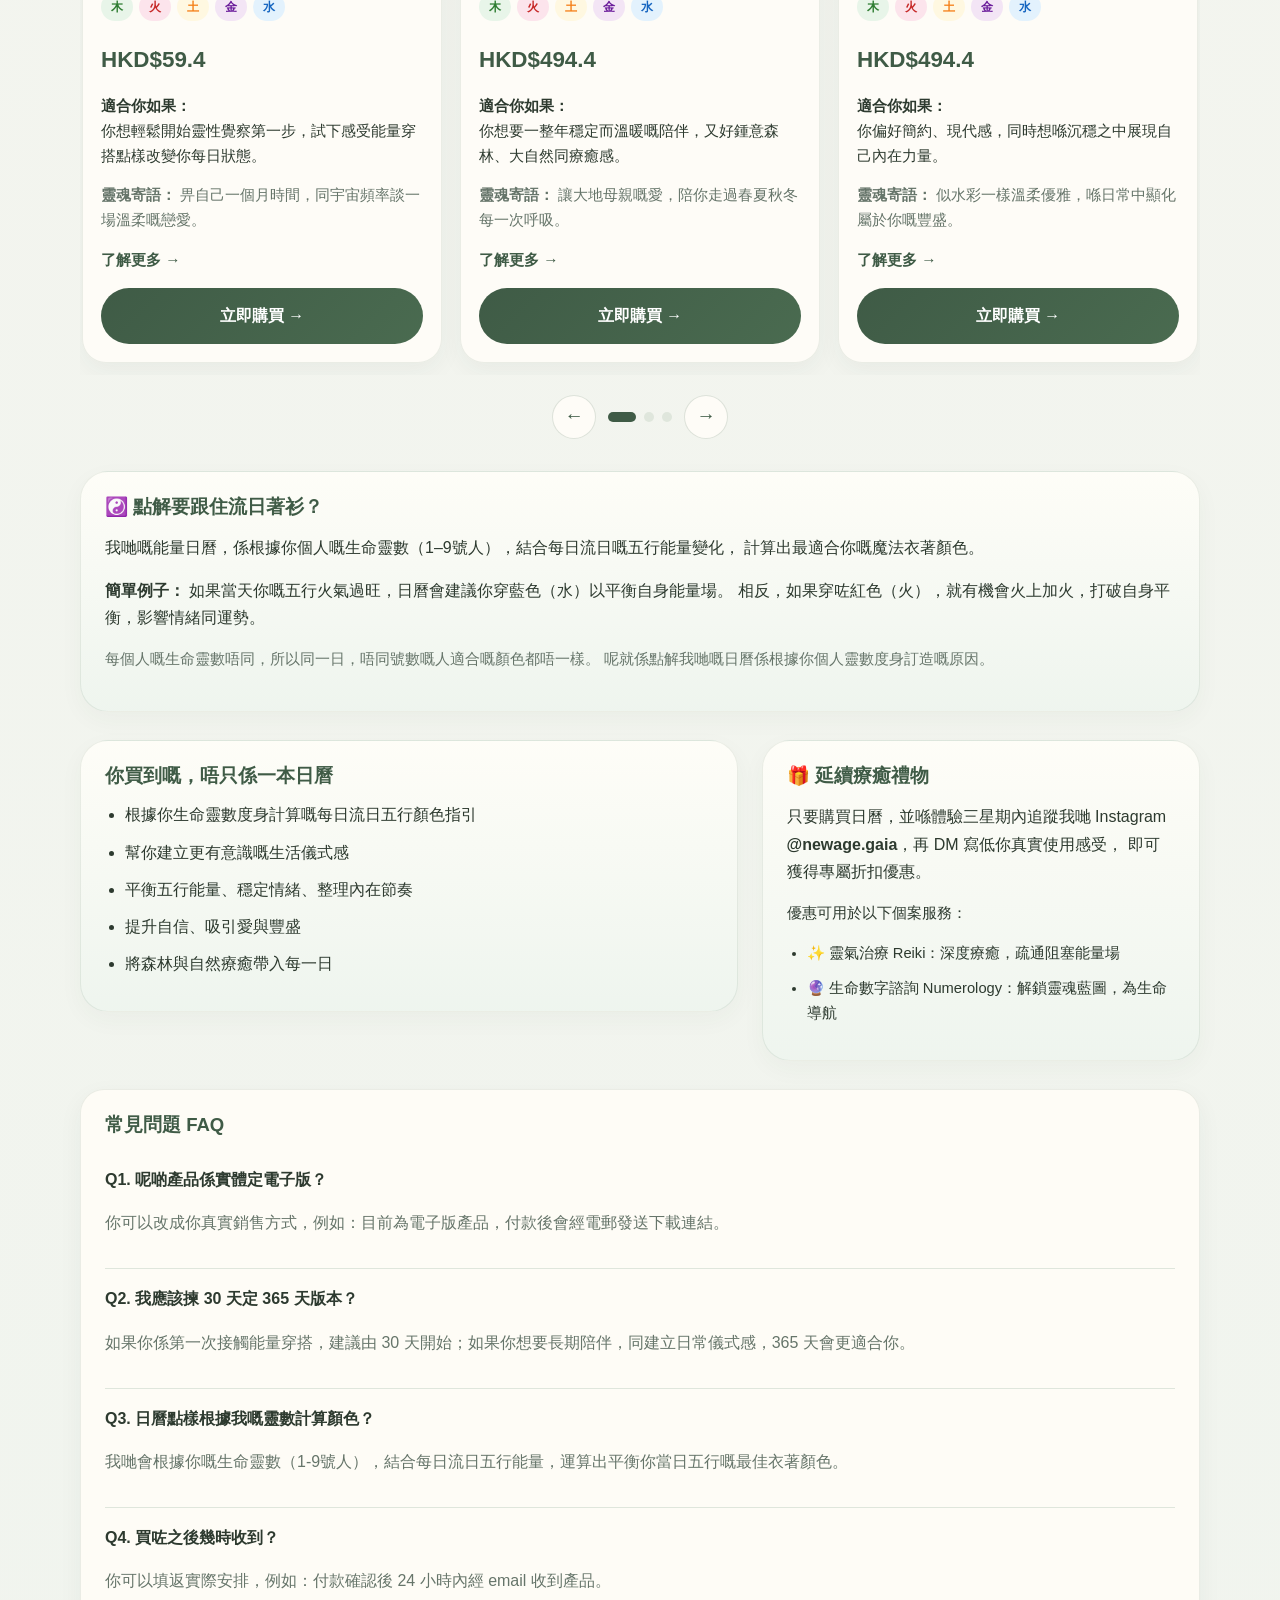
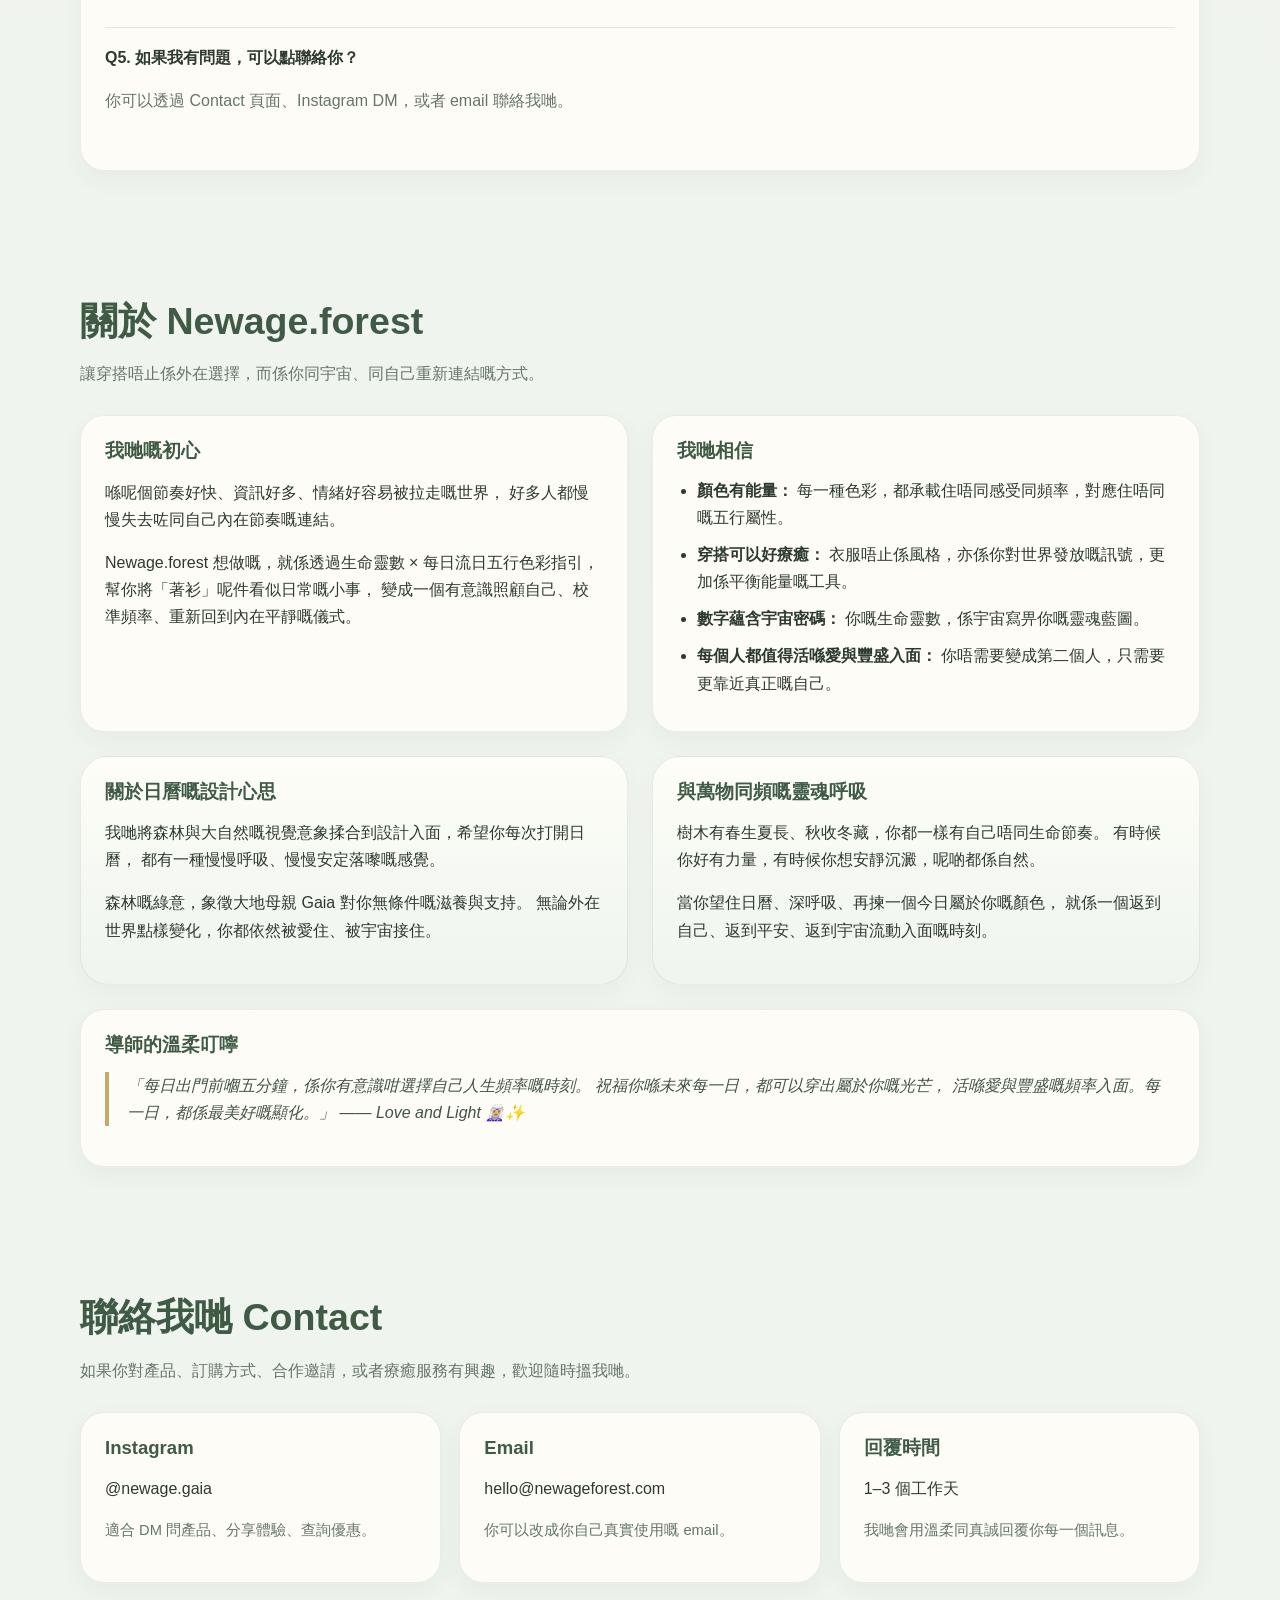
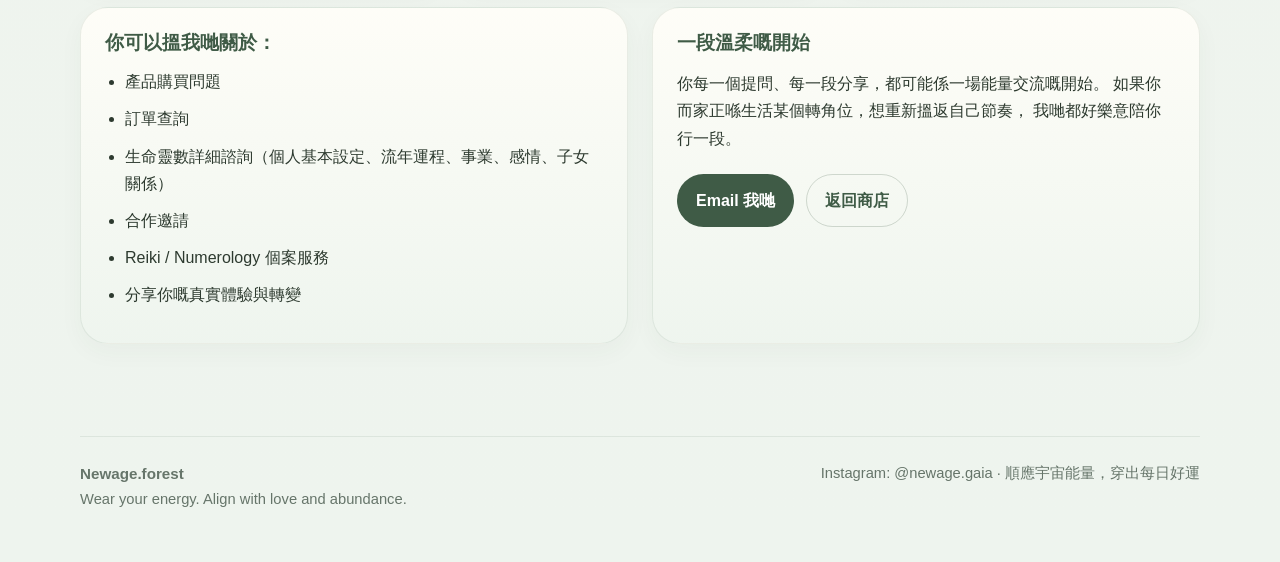
==== commit 0bc83e9e: "Update index.html" ====
--- a/index.html
+++ b/index.html
@@ -1269,7 +1269,7 @@
               </p>
 
               <a class="card-link" href="#store-info">了解更多 →</a>
-              <a class="buy-btn" href="YOUR_STRIPE_LINK_1" target="_blank" rel="noopener">立即購買 →</a>
+              <a class="buy-btn" href="https://buy.stripe.com/test_28EfZagDFcwDdjD49TdAk00" target="_blank" rel="noopener">立即購買 →</a>
             </article>
 
             <!-- Product 2 -->
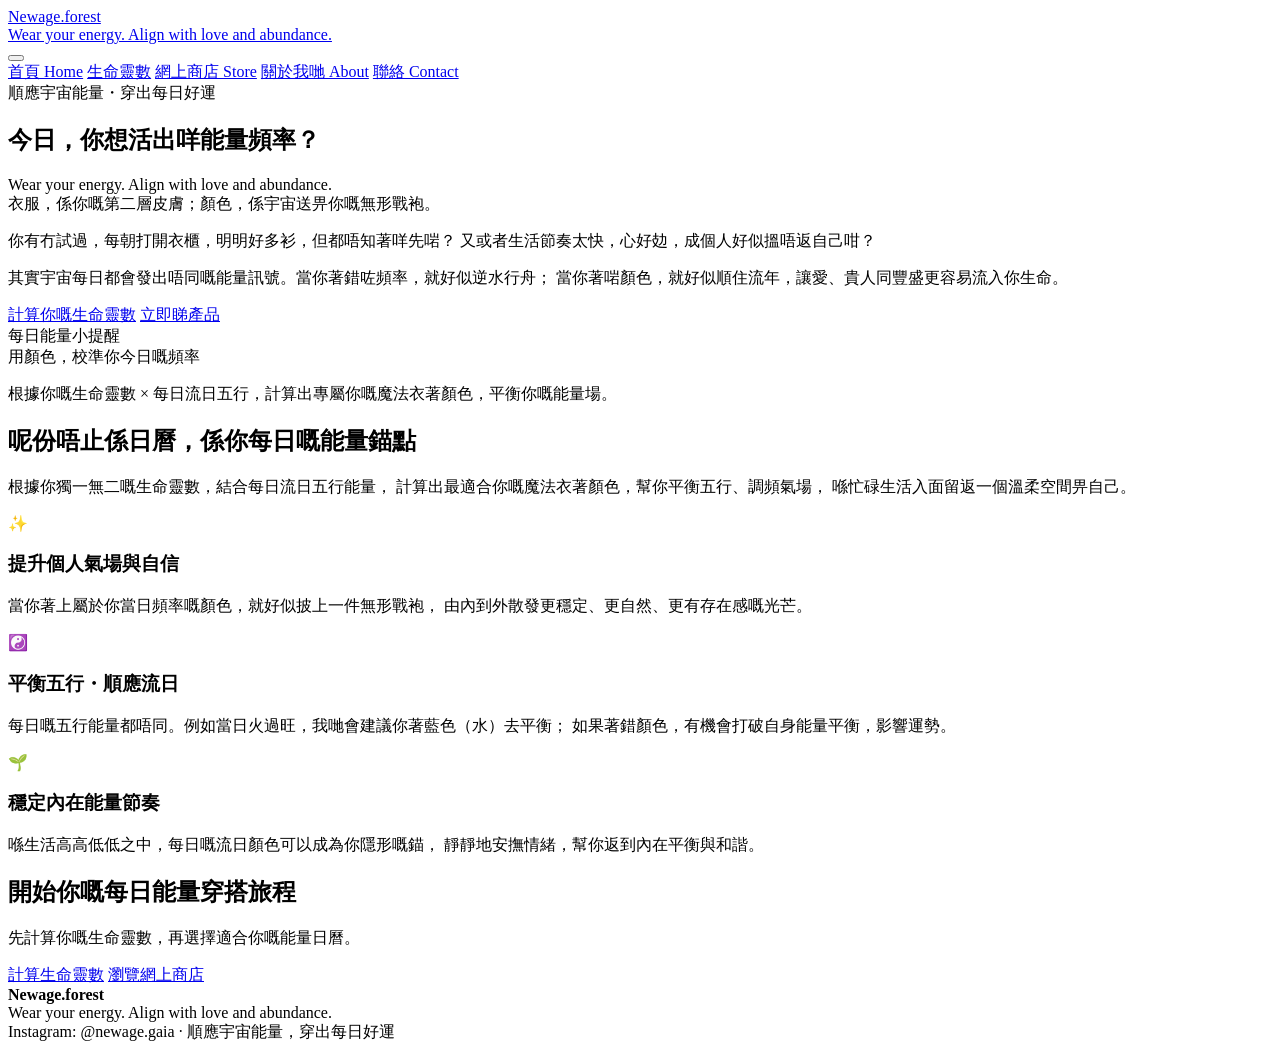
==== commit 84f9bcf3: "Add files via upload" ====
--- a/index.html
+++ b/index.html
@@ -3,1928 +3,155 @@
 <head>
   <meta charset="UTF-8" />
   <meta name="viewport" content="width=device-width, initial-scale=1.0" />
+
   <title>Newage.forest</title>
+
   <meta name="description" content="Newage.forest — Wear your energy. Align with love and abundance. 根據生命靈數與流日五行，為你提供每日能量穿搭指引。" />
-  <style>
-    :root{
-      --bg:#f5f3ec;
-      --card:#fffdf8;
-      --green:#5c7a63;
-      --green-deep:#3f5b46;
-      --sage:#9fb59f;
-      --gold:#c6a86b;
-      --text:#2d3a2f;
-      --muted:#66756a;
-      --line:#dfe6dc;
-      --soft:#eef4ee;
-      --shadow:0 10px 30px rgba(49,67,54,0.08);
-      --radius-xl:28px;
-      --radius-lg:22px;
-      --radius-md:16px;
-      --radius-sm:12px;
-      --maxw:1120px;
-    }
 
-    *{box-sizing:border-box;}
-    html{scroll-behavior:smooth;}
-    body{
-      margin:0;
-      font-family:"Segoe UI","PingFang TC","Microsoft JhengHei",sans-serif;
-      background:linear-gradient(180deg,#f7f5ef 0%,#eef4ee 100%);
-      color:var(--text);
-      line-height:1.7;
-    }
+  <link rel="stylesheet" href="css/style.css" />
+</head>
 
-    img{
-      max-width:100%;
-      display:block;
-    }
+<body>
 
-    a{
-      color:inherit;
-      text-decoration:none;
-    }
+<nav class="nav">
+  <div class="container nav-inner">
+    <a class="brand" href="index.html">
+      <div class="brand-title">Newage.forest</div>
+      <div class="brand-sub">Wear your energy. Align with love and abundance.</div>
+    </a>
 
-    button,input{
-      font:inherit;
-    }
+    <button class="menu-toggle" id="menuToggle" aria-label="Open menu" aria-expanded="false" aria-controls="mobileMenu">
+      <span></span>
+      <span></span>
+      <span></span>
+    </button>
 
-    .container{
-      width:min(var(--maxw),92%);
-      margin:0 auto;
-    }
+    <div class="nav-links" id="mobileMenu">
+      <a href="index.html">首頁 Home</a>
+      <a href="numerology.html">生命靈數</a>
+      <a href="store.html">網上商店 Store</a>
+      <a href="about.html">關於我哋 About</a>
+      <a href="contact.html">聯絡 Contact</a>
+    </div>
+  </div>
+</nav>
 
-    .small{font-size:.92rem;}
-    .muted{color:var(--muted);}
-    .highlight{color:var(--green-deep);font-weight:700;}
+<main>
 
-    h1,h2,h3{
-      line-height:1.2;
-      margin:0 0 14px;
-      color:var(--green-deep);
-    }
+<section class="hero" id="home">
+  <div class="container hero-grid">
+    <div class="hero-card">
+      <div class="eyebrow">順應宇宙能量・穿出每日好運</div>
 
-    h1{
-      font-size:clamp(2.15rem,5vw,3.7rem);
-    }
+      <h1>今日，你想活出咩能量頻率？</h1>
 
-    h2{
-      font-size:clamp(1.6rem,3.8vw,2.35rem);
-    }
+      <p class="lead">
+        <span class="highlight">Wear your energy. Align with love and abundance.</span><br>
+        衣服，係你嘅第二層皮膚；顏色，係宇宙送畀你嘅無形戰袍。
+      </p>
 
-    h3{
-      font-size:1.16rem;
-    }
+      <p>
+        你有冇試過，每朝打開衣櫃，明明好多衫，但都唔知著咩先啱？
+        又或者生活節奏太快，心好攰，成個人好似搵唔返自己咁？
+      </p>
 
-    section{
-      padding:64px 0;
-    }
+      <p>
+        其實宇宙每日都會發出唔同嘅能量訊號。當你著錯咗頻率，就好似逆水行舟；
+        當你著啱顏色，就好似順住流年，讓愛、貴人同豐盛更容易流入你生命。
+      </p>
 
-    .section-head{
-      max-width:760px;
-      margin-bottom:28px;
-    }
+      <div class="btn-row">
+        <a class="btn btn-primary" href="numerology.html">計算你嘅生命靈數</a>
+        <a class="btn btn-secondary" href="store.html">立即睇產品</a>
+      </div>
+    </div>
 
-    .card{
-      background:rgba(255,253,248,0.88);
-      border:1px solid rgba(92,122,99,0.12);
-      border-radius:24px;
-      padding:24px;
-      box-shadow:0 8px 24px rgba(49,67,54,0.05);
-    }
+    <div class="hero-visual">
+      <div class="visual-box">
+        <div class="mini">每日能量小提醒</div>
+        <div class="big">用顏色，校準你今日嘅頻率</div>
+        <p class="small muted">
+          根據你嘅生命靈數 × 每日流日五行，計算出專屬你嘅魔法衣著顏色，平衡你嘅能量場。
+        </p>
+      </div>
+    </div>
+  </div>
+</section>
 
-    .soft-panel{
-      background:linear-gradient(180deg,rgba(255,253,248,0.92),rgba(238,244,238,0.92));
-      border:1px solid rgba(92,122,99,0.12);
-      border-radius:28px;
-      padding:24px;
-      box-shadow:0 8px 24px rgba(49,67,54,0.04);
-    }
+<section>
+  <div class="container">
+    <div class="section-head">
+      <h2>呢份唔止係日曆，係你每日嘅能量錨點</h2>
+      <p class="muted">
+        根據你獨一無二嘅生命靈數，結合每日流日五行能量，
+        計算出最適合你嘅魔法衣著顏色，幫你平衡五行、調頻氣場，
+        喺忙碌生活入面留返一個溫柔空間畀自己。
+      </p>
+    </div>
 
-    .grid-2{
-      display:grid;
-      grid-template-columns:1fr 1fr;
-      gap:24px;
-    }
-
-    .grid-3{
-      display:grid;
-      grid-template-columns:repeat(3,1fr);
-      gap:22px;
-    }
-
-    .btn-row{
-      display:flex;
-      flex-wrap:wrap;
-      gap:12px;
-      margin-top:22px;
-    }
-
-    .btn{
-      display:inline-flex;
-      align-items:center;
-      justify-content:center;
-      min-height:46px;
-      padding:12px 18px;
-      border-radius:999px;
-      font-weight:700;
-      transition:.25s ease;
-      border:1px solid transparent;
-      cursor:pointer;
-      font-size:1rem;
-    }
-
-    .btn-primary{
-      background:var(--green-deep);
-      color:#fff;
-    }
-
-    .btn-primary:hover{
-      background:#334c39;
-      transform:translateY(-1px);
-    }
-
-    .btn-secondary{
-      background:transparent;
-      color:var(--green-deep);
-      border-color:rgba(63,91,70,0.22);
-    }
-
-    .btn-secondary:hover{
-      background:#f0f5f0;
-    }
-
-    /* Nav */
-    .nav{
-      position:sticky;
-      top:0;
-      z-index:1100;
-      background:rgba(255,253,248,0.92);
-      backdrop-filter:blur(12px);
-      border-bottom:1px solid rgba(95,122,99,0.12);
-    }
-
-    .nav-inner{
-      min-height:72px;
-      display:flex;
-      align-items:center;
-      justify-content:space-between;
-      gap:18px;
-      position:relative;
-    }
-
-    .brand{
-      display:flex;
-      flex-direction:column;
-      gap:2px;
-      min-width:0;
-    }
-
-    .brand-title{
-      font-size:1.28rem;
-      font-weight:800;
-      color:var(--green-deep);
-      letter-spacing:.02em;
-    }
-
-    .brand-sub{
-      font-size:.82rem;
-      color:var(--muted);
-    }
-
-    .menu-toggle{
-      display:none;
-      width:46px;
-      height:46px;
-      border:none;
-      border-radius:14px;
-      background:#edf4ed;
-      color:var(--green-deep);
-      cursor:pointer;
-      align-items:center;
-      justify-content:center;
-      flex-direction:column;
-      gap:4px;
-      box-shadow:0 4px 14px rgba(63,91,70,0.06);
-    }
-
-    .menu-toggle span{
-      width:18px;
-      height:2px;
-      background:var(--green-deep);
-      border-radius:999px;
-      transition:.25s ease;
-      display:block;
-    }
-
-    .menu-toggle.active span:nth-child(1){
-      transform:translateY(6px) rotate(45deg);
-    }
-
-    .menu-toggle.active span:nth-child(2){
-      opacity:0;
-    }
-
-    .menu-toggle.active span:nth-child(3){
-      transform:translateY(-6px) rotate(-45deg);
-    }
-
-    .nav-links{
-      display:flex;
-      flex-wrap:wrap;
-      gap:10px;
-      align-items:center;
-    }
-
-    .nav-links a{
-      padding:10px 14px;
-      border-radius:999px;
-      color:var(--green-deep);
-      font-size:.95rem;
-      transition:.25s ease;
-      font-weight:600;
-    }
-
-    .nav-links a:hover{
-      background:var(--soft);
-    }
-
-    /* Hero */
-    .hero{
-      padding:52px 0 44px;
-    }
-
-    .hero-grid{
-      display:grid;
-      grid-template-columns:1.08fr .92fr;
-      gap:26px;
-      align-items:center;
-    }
-
-    .hero-card{
-      background:linear-gradient(160deg,rgba(92,122,99,0.14),rgba(255,255,255,0.82));
-      border:1px solid rgba(92,122,99,0.16);
-      border-radius:28px;
-      padding:28px;
-      box-shadow:0 12px 34px rgba(49,67,54,0.08);
-    }
-
-    .eyebrow{
-      display:inline-block;
-      padding:6px 12px;
-      border-radius:999px;
-      background:#edf4ed;
-      color:var(--green-deep);
-      font-size:.88rem;
-      margin-bottom:16px;
-      font-weight:700;
-    }
-
-    .lead{
-      font-size:1.06rem;
-      color:var(--muted);
-      margin-bottom:18px;
-    }
-
-    .hero-visual{
-      min-height:420px;
-      border-radius:28px;
-      background:
-        radial-gradient(circle at 25% 20%, rgba(255,255,255,.82), transparent 22%),
-        radial-gradient(circle at 70% 30%, rgba(198,168,107,.22), transparent 24%),
-        radial-gradient(circle at 50% 80%, rgba(92,122,99,.15), transparent 24%),
-        linear-gradient(160deg,#dce8dc 0%,#f6f3ed 45%,#e6efe6 100%);
-      border:1px solid rgba(92,122,99,.12);
-      display:flex;
-      align-items:flex-end;
-      justify-content:center;
-      padding:28px;
-      position:relative;
-      overflow:hidden;
-    }
-
-    .hero-visual::before,
-    .hero-visual::after{
-      content:"";
-      position:absolute;
-      border-radius:50%;
-      filter:blur(4px);
-    }
-
-    .hero-visual::before{
-      width:180px;
-      height:180px;
-      background:rgba(159,181,159,.25);
-      top:26px;
-      right:20px;
-    }
-
-    .hero-visual::after{
-      width:220px;
-      height:220px;
-      background:rgba(198,168,107,.12);
-      bottom:18px;
-      left:10px;
-    }
-
-    .visual-box{
-      position:relative;
-      z-index:1;
-      width:100%;
-      max-width:340px;
-      background:rgba(255,253,248,.88);
-      border:1px solid rgba(92,122,99,.14);
-      border-radius:24px;
-      padding:22px;
-      box-shadow:0 10px 28px rgba(63,91,70,.10);
-    }
-
-    .visual-box .mini{
-      font-size:.9rem;
-      color:var(--muted);
-      margin-bottom:8px;
-    }
-
-    .visual-box .big{
-      font-size:1.5rem;
-      font-weight:800;
-      color:var(--green-deep);
-      margin-bottom:10px;
-      line-height:1.3;
-    }
-
-    /* Benefits */
-    .benefit-icon{
-      width:48px;
-      height:48px;
-      border-radius:50%;
-      display:grid;
-      place-items:center;
-      background:#edf4ed;
-      color:var(--green-deep);
-      font-size:1.2rem;
-      margin-bottom:14px;
-    }
-
-    /* Calculator */
-    .calculator-section{
-      background:linear-gradient(160deg,rgba(92,122,99,.08),rgba(198,168,107,.06));
-      border-radius:28px;
-      padding:28px;
-      border:1px solid rgba(92,122,99,.14);
-      margin-top:18px;
-    }
-
-    .calc-form{
-      display:grid;
-      grid-template-columns:repeat(4,minmax(0,1fr));
-      gap:14px;
-      align-items:end;
-      margin:24px 0 12px;
-    }
-
-    .calc-field{
-      display:flex;
-      flex-direction:column;
-      gap:6px;
-    }
-
-    .calc-field label{
-      font-size:.88rem;
-      color:var(--muted);
-      font-weight:700;
-    }
-
-    .calc-field input{
-      width:100%;
-      min-height:48px;
-      padding:12px 14px;
-      border-radius:14px;
-      border:1px solid rgba(92,122,99,.2);
-      background:#fffdf8;
-      font-size:1rem;
-      color:var(--text);
-      outline:none;
-      transition:.2s;
-    }
-
-    .calc-field input:focus{
-      border-color:var(--green);
-      box-shadow:0 0 0 3px rgba(92,122,99,.1);
-    }
-
-    .calc-btn{
-      min-height:48px;
-      padding:12px 20px;
-      border-radius:999px;
-      background:var(--green-deep);
-      color:#fff;
-      border:none;
-      font-size:1rem;
-      font-weight:700;
-      cursor:pointer;
-      transition:.25s;
-    }
-
-    .calc-btn:hover{
-      background:#334c39;
-      transform:translateY(-1px);
-    }
-
-    .result-box{
-      display:none;
-      margin-top:22px;
-      padding:24px;
-      background:rgba(255,253,248,.92);
-      border:1px solid rgba(92,122,99,.14);
-      border-radius:24px;
-      box-shadow:0 8px 24px rgba(49,67,54,.06);
-      animation:fadeInUp .35s ease;
-    }
-
-    .result-box.show{
-      display:block;
-    }
-
-    @keyframes fadeInUp{
-      from{opacity:0;transform:translateY(14px);}
-      to{opacity:1;transform:translateY(0);}
-    }
-
-    .result-number{
-      display:inline-flex;
-      align-items:center;
-      justify-content:center;
-      width:72px;
-      height:72px;
-      border-radius:50%;
-      background:linear-gradient(135deg,var(--green-deep),var(--green));
-      color:#fff;
-      font-size:2rem;
-      font-weight:800;
-      margin-bottom:16px;
-      box-shadow:0 6px 20px rgba(63,91,70,.2);
-    }
-
-    .result-title{
-      font-size:1.3rem;
-      font-weight:800;
-      color:var(--green-deep);
-      margin-bottom:8px;
-    }
-
-    .result-desc{
-      color:var(--muted);
-      margin-bottom:18px;
-      line-height:1.8;
-    }
-
-    .cta-box{
-      margin-top:20px;
-      padding:18px;
-      background:#edf4ed;
-      border-radius:16px;
-      border:1px solid rgba(92,122,99,.12);
-    }
-
-    /* Personality interactive */
-    .personality-grid{
-      display:grid;
-      grid-template-columns:repeat(3,1fr);
-      gap:14px;
-      margin-top:22px;
-    }
-
-    .personality-item{
-      padding:16px;
-      background:rgba(255,253,248,.82);
-      border:1px solid rgba(92,122,99,.1);
-      border-radius:16px;
-      text-align:center;
-      transition:.2s;
-      cursor:pointer;
-      user-select:none;
-    }
-
-    .personality-item:hover{
-      transform:translateY(-2px);
-      box-shadow:0 6px 18px rgba(49,67,54,.08);
-    }
-
-    .personality-item.active{
-      border-color:rgba(63,91,70,.34);
-      background:#edf4ed;
-      box-shadow:0 8px 18px rgba(63,91,70,.08);
-    }
-
-    .personality-num{
-      font-size:1.6rem;
-      font-weight:800;
-      color:var(--green-deep);
-      line-height:1;
-    }
-
-    .personality-name{
-      font-size:.85rem;
-      color:var(--muted);
-      margin-top:6px;
-      line-height:1.4;
-    }
-
-    .personality-detail{
-      margin-top:18px;
-      display:none;
-    }
-
-    .personality-detail.show{
-      display:block;
-      animation:fadeInUp .35s ease;
-    }
-
-    /* Store slider */
-    .store-slider-shell{
-      position:relative;
-    }
-
-    .store-slider{
-      display:flex;
-      gap:18px;
-      overflow-x:auto;
-      scroll-snap-type:x mandatory;
-      scroll-behavior:smooth;
-      padding:6px 2px 12px;
-      -ms-overflow-style:none;
-      scrollbar-width:none;
-    }
-
-    .store-slider::-webkit-scrollbar{
-      display:none;
-    }
-
-    .product-card{
-      flex:0 0 calc(33.333% - 12px);
-      min-width:0;
-      scroll-snap-align:start;
-      background:rgba(255,253,248,.9);
-      border:1px solid rgba(92,122,99,.12);
-      border-radius:24px;
-      padding:18px;
-      box-shadow:0 8px 24px rgba(49,67,54,.05);
-      display:flex;
-      flex-direction:column;
-      gap:14px;
-    }
-
-    .tag{
-      display:inline-block;
-      padding:6px 10px;
-      background:#edf4ed;
-      color:var(--green-deep);
-      border-radius:999px;
-      font-size:.82rem;
-      font-weight:700;
-    }
-
-    .price{
-      font-size:1.4rem;
-      font-weight:800;
-      color:var(--green-deep);
-      margin:6px 0 0;
-    }
-
-    .five-elements{
-      display:flex;
-      gap:6px;
-      flex-wrap:wrap;
-      margin:0;
-    }
-
-    .element-tag{
-      padding:4px 10px;
-      border-radius:999px;
-      font-size:.75rem;
-      font-weight:700;
-    }
-
-    .el-wood{background:#e8f5e9;color:#2e7d32;}
-    .el-fire{background:#fce4ec;color:#c62828;}
-    .el-earth{background:#fff8e1;color:#f57f17;}
-    .el-metal{background:#f3e5f5;color:#6a1b9a;}
-    .el-water{background:#e3f2fd;color:#1565c0;}
-
-    /* Product gallery inside card */
-    .gallery{
-      border-radius:18px;
-      overflow:hidden;
-      border:1px solid rgba(92,122,99,.10);
-      background:#f3f7f3;
-    }
-
-    .gallery-main{
-      position:relative;
-      aspect-ratio:4/3;
-      background:linear-gradient(135deg,#e8f5e9,#fff9e6,#e0f2f1);
-      overflow:hidden;
-    }
-
-    .gallery-main img{
-      width:100%;
-      height:100%;
-      object-fit:cover;
-      background:#eef4ee;
-    }
-
-    .gallery-placeholder{
-      width:100%;
-      height:100%;
-      display:flex;
-      align-items:center;
-      justify-content:center;
-      font-size:3rem;
-      color:rgba(63,91,70,.7);
-      background:
-        radial-gradient(circle at 30% 25%, rgba(255,255,255,.8), transparent 20%),
-        linear-gradient(135deg,#e8f5e9,#fff9e6,#e0f2f1);
-    }
-
-    .gallery-controls{
-      position:absolute;
-      inset:auto 0 10px 0;
-      display:flex;
-      justify-content:space-between;
-      padding:0 10px;
-      pointer-events:none;
-    }
-
-    .gallery-btn{
-      pointer-events:auto;
-      width:36px;
-      height:36px;
-      border:none;
-      border-radius:50%;
-      background:rgba(255,253,248,.92);
-      color:var(--green-deep);
-      box-shadow:0 4px 16px rgba(0,0,0,.12);
-      cursor:pointer;
-      font-size:1rem;
-    }
-
-    .gallery-thumbs{
-      display:flex;
-      gap:8px;
-      overflow-x:auto;
-      padding:10px;
-      background:#fffdf8;
-      scrollbar-width:none;
-    }
-
-    .gallery-thumbs::-webkit-scrollbar{
-      display:none;
-    }
-
-    .thumb{
-      flex:0 0 56px;
-      width:56px;
-      height:56px;
-      border-radius:10px;
-      overflow:hidden;
-      border:2px solid transparent;
-      cursor:pointer;
-      background:#eef4ee;
-    }
-
-    .thumb.active{
-      border-color:var(--green-deep);
-    }
-
-    .thumb img{
-      width:100%;
-      height:100%;
-      object-fit:cover;
-    }
-
-    .thumb.placeholder-thumb{
-      display:flex;
-      align-items:center;
-      justify-content:center;
-      color:var(--green-deep);
-      font-size:1.2rem;
-      background:linear-gradient(135deg,#edf4ed,#f9f6ee);
-    }
-
-    .buy-btn{
-      display:block;
-      width:100%;
-      padding:14px;
-      border-radius:999px;
-      background:linear-gradient(135deg,var(--green-deep),#4a6b50);
-      color:#fff;
-      text-align:center;
-      font-weight:700;
-      font-size:1rem;
-      transition:.25s;
-      margin-top:2px;
-      border:none;
-      cursor:pointer;
-    }
-
-    .buy-btn:hover{
-      transform:translateY(-2px);
-      box-shadow:0 6px 18px rgba(63,91,70,.2);
-    }
-
-    .card-link{
-      display:inline-flex;
-      align-items:center;
-      gap:8px;
-      color:var(--green-deep);
-      font-weight:700;
-      font-size:.95rem;
-    }
-
-    .slider-nav{
-      display:flex;
-      justify-content:center;
-      align-items:center;
-      gap:12px;
-      margin-top:20px;
-    }
-
-    .slider-arrow{
-      width:44px;
-      height:44px;
-      border-radius:50%;
-      border:1px solid rgba(92,122,99,.2);
-      background:rgba(255,253,248,.9);
-      color:var(--green-deep);
-      cursor:pointer;
-      font-size:1.2rem;
-    }
-
-    .slider-dots{
-      display:flex;
-      gap:8px;
-      align-items:center;
-    }
-
-    .slider-dot{
-      width:10px;
-      height:10px;
-      border-radius:50%;
-      background:var(--line);
-      transition:.25s;
-      cursor:pointer;
-    }
-
-    .slider-dot.active{
-      width:28px;
-      border-radius:999px;
-      background:var(--green-deep);
-    }
-
-    .list{
-      padding-left:20px;
-      margin:10px 0 0;
-    }
-
-    .list li{
-      margin-bottom:10px;
-    }
-
-    .store-layout{
-      display:grid;
-      grid-template-columns:1.2fr .8fr;
-      gap:24px;
-      align-items:start;
-    }
-
-    .faq-item{
-      padding:16px 0;
-      border-bottom:1px solid var(--line);
-    }
-
-    .faq-item:last-child{
-      border-bottom:none;
-    }
-
-    .quote{
-      border-left:4px solid var(--gold);
-      padding-left:18px;
-      font-style:italic;
-      color:#425247;
-    }
-
-    .contact-boxes{
-      display:grid;
-      grid-template-columns:repeat(3,1fr);
-      gap:18px;
-      margin-top:24px;
-    }
-
-    .footer{
-      padding:28px 0 50px;
-      color:var(--muted);
-      font-size:.95rem;
-    }
-
-    .footer-inner{
-      border-top:1px solid rgba(92,122,99,.12);
-      padding-top:24px;
-      display:flex;
-      justify-content:space-between;
-      gap:18px;
-      flex-wrap:wrap;
-    }
-
-    /* Modal */
-    .modal-overlay{
-      display:none;
-      position:fixed;
-      inset:0;
-      background:rgba(0,0,0,.5);
-      z-index:2000;
-      align-items:center;
-      justify-content:center;
-      padding:18px;
-    }
-
-    .modal-overlay.show{
-      display:flex;
-    }
-
-    .modal-box{
-      background:#fffdf8;
-      border-radius:28px;
-      padding:28px;
-      max-width:520px;
-      width:100%;
-      max-height:90vh;
-      overflow-y:auto;
-      box-shadow:0 20px 60px rgba(0,0,0,.2);
-      animation:fadeInUp .3s ease;
-      position:relative;
-    }
-
-    .modal-close{
-      position:absolute;
-      top:14px;
-      right:14px;
-      width:38px;
-      height:38px;
-      border-radius:50%;
-      border:none;
-      background:#edf4ed;
-      color:var(--green-deep);
-      font-size:1.1rem;
-      cursor:pointer;
-    }
-
-    /* Mobile */
-    @media (max-width: 960px){
-      .menu-toggle{
-        display:flex;
-      }
-
-      .nav-links{
-        display:none;
-        position:absolute;
-        top:calc(100% + 8px);
-        left:0;
-        right:0;
-        background:rgba(255,253,248,.98);
-        border:1px solid rgba(95,122,99,0.12);
-        border-radius:20px;
-        box-shadow:0 16px 40px rgba(49,67,54,.08);
-        padding:10px;
-        flex-direction:column;
-        gap:8px;
-      }
-
-      .nav-links.show{
-        display:flex;
-      }
-
-      .nav-links a{
-        width:100%;
-        border-radius:14px;
-        background:#f7faf7;
-        padding:12px 14px;
-      }
-
-      .hero-grid,
-      .grid-2,
-      .grid-3,
-      .store-layout,
-      .contact-boxes{
-        grid-template-columns:1fr;
-      }
-
-      .hero{
-        padding-top:34px;
-      }
-
-      .hero-visual{
-        min-height:300px;
-      }
-
-      .calc-form{
-        grid-template-columns:1fr;
-      }
-
-      .personality-grid{
-        grid-template-columns:repeat(3,1fr);
-      }
-
-      .product-card{
-        flex:0 0 calc(50% - 9px);
-      }
-    }
-
-    @media (max-width: 640px){
-      section{
-        padding:52px 0;
-      }
-
-      .nav-inner{
-        min-height:66px;
-      }
-
-      .brand-title{
-        font-size:1.1rem;
-      }
-
-      .brand-sub{
-        font-size:.76rem;
-      }
-
-      .hero-card,
-      .calculator-section,
-      .soft-panel,
-      .card,
-      .modal-box{
-        padding:20px;
-      }
-
-      .product-card{
-        flex:0 0 88%;
-      }
-
-      .personality-grid{
-        gap:8px;
-      }
-
-      .personality-item{
-        padding:12px 8px;
-      }
-
-      .personality-num{
-        font-size:1.35rem;
-      }
-
-      .personality-name{
-        font-size:.78rem;
-      }
-
-      .gallery-thumbs{
-        padding:8px;
-      }
-
-      .thumb{
-        flex-basis:52px;
-        width:52px;
-        height:52px;
-      }
-    }
-  </style>
-</head>
-<body>
-  <nav class="nav">
-    <div class="container nav-inner">
-      <div class="brand">
-        <div class="brand-title">Newage.forest</div>
-        <div class="brand-sub">Wear your energy. Align with love and abundance.</div>
+    <div class="grid-3">
+      <div class="card">
+        <div class="benefit-icon">✨</div>
+        <h3>提升個人氣場與自信</h3>
+        <p>
+          當你著上屬於你當日頻率嘅顏色，就好似披上一件無形戰袍，
+          由內到外散發更穩定、更自然、更有存在感嘅光芒。
+        </p>
       </div>
 
-      <button class="menu-toggle" id="menuToggle" aria-label="Open menu" aria-expanded="false" aria-controls="mobileMenu">
-        <span></span>
-        <span></span>
-        <span></span>
-      </button>
+      <div class="card">
+        <div class="benefit-icon">☯️</div>
+        <h3>平衡五行・順應流日</h3>
+        <p>
+          每日嘅五行能量都唔同。例如當日火過旺，我哋會建議你著藍色（水）去平衡；
+          如果著錯顏色，有機會打破自身能量平衡，影響運勢。
+        </p>
+      </div>
 
-      <div class="nav-links" id="mobileMenu">
-        <a href="#home">首頁 Home</a>
-        <a href="#numerology">生命靈數</a>
-        <a href="#store">網上商店 Store</a>
-        <a href="#about">關於我哋 About</a>
-        <a href="#contact">聯絡 Contact</a>
+      <div class="card">
+        <div class="benefit-icon">🌱</div>
+        <h3>穩定內在能量節奏</h3>
+        <p>
+          喺生活高高低低之中，每日嘅流日顏色可以成為你隱形嘅錨，
+          靜靜地安撫情緒，幫你返到內在平衡與和諧。
+        </p>
       </div>
     </div>
-  </nav>
+  </div>
+</section>
 
-  <main>
-    <section class="hero" id="home">
-      <div class="container hero-grid">
-        <div class="hero-card">
-          <div class="eyebrow">順應宇宙能量・穿出每日好運</div>
-          <h1>今日，你想活出咩能量頻率？</h1>
-          <p class="lead">
-            <span class="highlight">Wear your energy. Align with love and abundance.</span><br>
-            衣服，係你嘅第二層皮膚；顏色，係宇宙送畀你嘅無形戰袍。
-          </p>
-          <p>
-            你有冇試過，每朝打開衣櫃，明明好多衫，但都唔知著咩先啱？
-            又或者生活節奏太快，心好攰，成個人好似搵唔返自己咁？
-          </p>
-          <p>
-            其實宇宙每日都會發出唔同嘅能量訊號。當你著錯咗頻率，就好似逆水行舟；
-            當你著啱顏色，就好似順住流年，讓愛、貴人同豐盛更容易流入你生命。
-          </p>
-          <div class="btn-row">
-            <a class="btn btn-primary" href="#numerology">計算你嘅生命靈數</a>
-            <a class="btn btn-secondary" href="#store">立即睇產品</a>
-          </div>
-        </div>
+<section>
+  <div class="container">
+    <div class="soft-panel">
+      <h2>開始你嘅每日能量穿搭旅程</h2>
+      <p class="muted">
+        先計算你嘅生命靈數，再選擇適合你嘅能量日曆。
+      </p>
 
-        <div class="hero-visual">
-          <div class="visual-box">
-            <div class="mini">每日能量小提醒</div>
-            <div class="big">用顏色，校準你今日嘅頻率</div>
-            <p class="small muted">
-              根據你嘅生命靈數 × 每日流日五行，計算出專屬你嘅魔法衣著顏色，平衡你嘅能量場。
-            </p>
-          </div>
-        </div>
-      </div>
-    </section>
-
-    <section>
-      <div class="container">
-        <div class="section-head">
-          <h2>呢份唔止係日曆，係你每日嘅能量錨點</h2>
-          <p class="muted">
-            根據你獨一無二嘅生命靈數，結合每日流日五行能量，
-            計算出最適合你嘅魔法衣著顏色，幫你平衡五行、調頻氣場，
-            喺忙碌生活入面留返一個溫柔空間畀自己。
-          </p>
-        </div>
-
-        <div class="grid-3">
-          <div class="card">
-            <div class="benefit-icon">✨</div>
-            <h3>提升個人氣場與自信</h3>
-            <p>
-              當你著上屬於你當日頻率嘅顏色，就好似披上一件無形戰袍，
-              由內到外散發更穩定、更自然、更有存在感嘅光芒。
-            </p>
-          </div>
-
-          <div class="card">
-            <div class="benefit-icon">☯️</div>
-            <h3>平衡五行・順應流日</h3>
-            <p>
-              每日嘅五行能量都唔同。例如當日火過旺，我哋會建議你著藍色（水）去平衡；
-              如果著錯顏色，有機會打破自身能量平衡，影響運勢。
-            </p>
-          </div>
-
-          <div class="card">
-            <div class="benefit-icon">🌱</div>
-            <h3>穩定內在能量節奏</h3>
-            <p>
-              喺生活高高低低之中，每日嘅流日顏色可以成為你隱形嘅錨，
-              靜靜地安撫情緒，幫你返到內在平衡與和諧。
-            </p>
-          </div>
-        </div>
-      </div>
-    </section>
-
-    <section id="numerology">
-      <div class="container">
-        <div class="section-head">
-          <h2>🔮 生命靈數 Life Path Number</h2>
-          <p class="muted">
-            將西元出生年月日相加至個位數，用來剖析個人嘅天賦優勢、內在性格與人生課題。
-            若加總途中出現 11 或 22，則視為大師數。
-          </p>
-        </div>
-
-        <div class="calculator-section">
-          <h3>💡 立即計算你嘅生命靈數</h3>
-          <p class="muted">
-            例如：1990年5月12日 → 1+9+9+0+0+5+1+2 = 27 → 2+7 = <strong>9</strong>
-          </p>
-
-          <div class="calc-form">
-            <div class="calc-field">
-              <label for="birthYear">出生年份</label>
-              <input type="number" id="birthYear" placeholder="1990" min="1900" />
-            </div>
-            <div class="calc-field">
-              <label for="birthMonth">月份</label>
-              <input type="number" id="birthMonth" placeholder="5" min="1" max="12" />
-            </div>
-            <div class="calc-field">
-              <label for="birthDay">日期</label>
-              <input type="number" id="birthDay" placeholder="12" min="1" max="31" />
-            </div>
-            <button class="calc-btn" type="button" onclick="calculateLifePath()">計算我嘅靈數 ✨</button>
-          </div>
-
-          <div class="result-box" id="resultBox">
-            <div class="result-number" id="resultNumber"></div>
-            <div class="result-title" id="resultTitle"></div>
-            <div class="result-desc" id="resultDesc"></div>
-
-            <div class="cta-box">
-              <p><strong>🌟 想了解更多？</strong></p>
-              <p class="small muted">
-                如想深入了解你嘅個人基本設定、流年運程、事業方向、感情關係、子女關係等等，
-                歡迎聯絡 Newage.forest 預約一對一生命靈數詳細諮詢。
-              </p>
-              <div class="btn-row" style="margin-top:14px;">
-                <a class="btn btn-primary" href="#contact">立即預約諮詢</a>
-                <a class="btn btn-secondary" href="#store">睇每日能量日曆</a>
-              </div>
-            </div>
-          </div>
-        </div>
-
-        <h3 style="margin-top:36px;margin-bottom:10px;">🔢 1 到 9 號人性格特質與天賦</h3>
-        <p class="small muted">點擊下面任何一個數字，即可展開對應說明。</p>
-
-        <div class="personality-grid" id="personalityGrid">
-          <div class="personality-item active" data-num="1">
-            <div class="personality-num">1</div>
-            <div class="personality-name">開創領導者</div>
-          </div>
-          <div class="personality-item" data-num="2">
-            <div class="personality-num">2</div>
-            <div class="personality-name">溫柔協調者</div>
-          </div>
-          <div class="personality-item" data-num="3">
-            <div class="personality-num">3</div>
-            <div class="personality-name">熱情社交家</div>
-          </div>
-          <div class="personality-item" data-num="4">
-            <div class="personality-num">4</div>
-            <div class="personality-name">務實穩定者</div>
-          </div>
-          <div class="personality-item" data-num="5">
-            <div class="personality-num">5</div>
-            <div class="personality-name">自由冒險家</div>
-          </div>
-          <div class="personality-item" data-num="6">
-            <div class="personality-num">6</div>
-            <div class="personality-name">無私奉獻者</div>
-          </div>
-          <div class="personality-item" data-num="7">
-            <div class="personality-num">7</div>
-            <div class="personality-name">邏輯分析者</div>
-          </div>
-          <div class="personality-item" data-num="8">
-            <div class="personality-num">8</div>
-            <div class="personality-name">商業權威者</div>
-          </div>
-          <div class="personality-item" data-num="9">
-            <div class="personality-num">9</div>
-            <div class="personality-name">博愛夢想家</div>
-          </div>
-        </div>
-
-        <div class="personality-detail result-box show" id="personalityDetailBox">
-          <div class="result-number" id="personalityNumber">1</div>
-          <div class="result-title" id="personalityTitle">1 號人 — 開創領導者</div>
-          <div class="result-desc" id="personalityDesc">
-            充滿活力與獨立精神，天生具備強烈的領導欲與創造力，是勇敢的開拓者。你擁有堅定的意志力，善於開創新局面，適合走在前面帶領他人。
-          </div>
-        </div>
-
-        <p class="small muted" style="margin-top:16px;text-align:center;">
-          *若加總至最後為 11 或 22，在生命靈數中被稱為「大師數」，代表擁有更強大且特殊的靈性與潛能。
-        </p>
-      </div>
-    </section>
-
-    <section id="store">
-      <div class="container">
-        <div class="section-head">
-          <h2>網上商店 Online Store</h2>
-          <p class="muted">
-            根據你嘅生命靈數 × 每日流日五行，計算出專屬你嘅魔法衣著顏色。
-            以下產品卡已支援多圖 gallery 結構，你之後每個產品可放 2 至 12 張圖。
-          </p>
-        </div>
-
-        <div class="store-slider-shell">
-          <div class="store-slider" id="storeSlider">
-            <!-- Product 1 -->
-            <article class="product-card">
-              <div class="gallery" data-gallery="p1">
-                <div class="gallery-main">
-                  <img src="images/product-1/1.jpg" alt="順流初綻產品圖片 1" onerror="this.style.display='none'; this.nextElementSibling.style.display='flex';">
-                  <div class="gallery-placeholder" style="display:none;">🌿</div>
-                  <div class="gallery-controls">
-                    <button class="gallery-btn" type="button" onclick="changeGalleryImage('p1', -1)">←</button>
-                    <button class="gallery-btn" type="button" onclick="changeGalleryImage('p1', 1)">→</button>
-                  </div>
-                </div>
-                <div class="gallery-thumbs">
-                  <div class="thumb active" onclick="setGalleryImage('p1', 0)">
-                    <img src="images/product-1/1.jpg" alt="順流初綻縮圖 1" onerror="this.parentElement.classList.add('placeholder-thumb'); this.remove(); this.parentElement.textContent='1';">
-                  </div>
-                  <div class="thumb" onclick="setGalleryImage('p1', 1)">
-                    <img src="images/product-1/2.jpg" alt="順流初綻縮圖 2" onerror="this.parentElement.classList.add('placeholder-thumb'); this.remove(); this.parentElement.textContent='2';">
-                  </div>
-                  <div class="thumb" onclick="setGalleryImage('p1', 2)">
-                    <img src="images/product-1/3.jpg" alt="順流初綻縮圖 3" onerror="this.parentElement.classList.add('placeholder-thumb'); this.remove(); this.parentElement.textContent='3';">
-                  </div>
-                  <div class="thumb" onclick="setGalleryImage('p1', 3)">
-                    <img src="images/product-1/4.jpg" alt="順流初綻縮圖 4" onerror="this.parentElement.classList.add('placeholder-thumb'); this.remove(); this.parentElement.textContent='4';">
-                  </div>
-                </div>
-              </div>
-
-              <div class="tag">初體驗 · 30天</div>
-              <div>
-                <h3>「順流初綻」</h3>
-                <p class="muted small" style="margin:0;">30天能量穿搭流日指引</p>
-              </div>
-
-              <div class="five-elements">
-                <span class="element-tag el-wood">木</span>
-                <span class="element-tag el-fire">火</span>
-                <span class="element-tag el-earth">土</span>
-                <span class="element-tag el-metal">金</span>
-                <span class="element-tag el-water">水</span>
-              </div>
-
-              <div class="price">HKD$59.4</div>
-              <p class="small" style="margin:0;">
-                <strong>適合你如果：</strong><br>
-                你想輕鬆開始靈性覺察第一步，試下感受能量穿搭點樣改變你每日狀態。
-              </p>
-              <p class="small muted" style="margin:0;">
-                <strong>靈魂寄語：</strong> 畀自己一個月時間，同宇宙頻率談一場溫柔嘅戀愛。
-              </p>
-
-              <a class="card-link" href="#store-info">了解更多 →</a>
-              <a class="buy-btn" href="https://buy.stripe.com/test_28EfZagDFcwDdjD49TdAk00" target="_blank" rel="noopener">立即購買 →</a>
-            </article>
-
-            <!-- Product 2 -->
-            <article class="product-card">
-              <div class="gallery" data-gallery="p2">
-                <div class="gallery-main">
-                  <img src="images/product-2/1.jpg" alt="森呼吸產品圖片 1" onerror="this.style.display='none'; this.nextElementSibling.style.display='flex';">
-                  <div class="gallery-placeholder" style="display:none;">🌲</div>
-                  <div class="gallery-controls">
-                    <button class="gallery-btn" type="button" onclick="changeGalleryImage('p2', -1)">←</button>
-                    <button class="gallery-btn" type="button" onclick="changeGalleryImage('p2', 1)">→</button>
-                  </div>
-                </div>
-                <div class="gallery-thumbs">
-                  <div class="thumb active" onclick="setGalleryImage('p2', 0)">
-                    <img src="images/product-2/1.jpg" alt="森呼吸縮圖 1" onerror="this.parentElement.classList.add('placeholder-thumb'); this.remove(); this.parentElement.textContent='1';">
-                  </div>
-                  <div class="thumb" onclick="setGalleryImage('p2', 1)">
-                    <img src="images/product-2/2.jpg" alt="森呼吸縮圖 2" onerror="this.parentElement.classList.add('placeholder-thumb'); this.remove(); this.parentElement.textContent='2';">
-                  </div>
-                  <div class="thumb" onclick="setGalleryImage('p2', 2)">
-                    <img src="images/product-2/3.jpg" alt="森呼吸縮圖 3" onerror="this.parentElement.classList.add('placeholder-thumb'); this.remove(); this.parentElement.textContent='3';">
-                  </div>
-                  <div class="thumb" onclick="setGalleryImage('p2', 3)">
-                    <img src="images/product-2/4.jpg" alt="森呼吸縮圖 4" onerror="this.parentElement.classList.add('placeholder-thumb'); this.remove(); this.parentElement.textContent='4';">
-                  </div>
-                </div>
-              </div>
-
-              <div class="tag">年度陪伴 · 365天</div>
-              <div>
-                <h3>「森呼吸」</h3>
-                <p class="muted small" style="margin:0;">365天大地滋養能量日曆</p>
-              </div>
-
-              <div class="five-elements">
-                <span class="element-tag el-wood">木</span>
-                <span class="element-tag el-fire">火</span>
-                <span class="element-tag el-earth">土</span>
-                <span class="element-tag el-metal">金</span>
-                <span class="element-tag el-water">水</span>
-              </div>
-
-              <div class="price">HKD$494.4</div>
-              <p class="small" style="margin:0;">
-                <strong>適合你如果：</strong><br>
-                你想要一整年穩定而溫暖嘅陪伴，又好鍾意森林、大自然同療癒感。
-              </p>
-              <p class="small muted" style="margin:0;">
-                <strong>靈魂寄語：</strong> 讓大地母親嘅愛，陪你走過春夏秋冬每一次呼吸。
-              </p>
-
-              <a class="card-link" href="#store-info">了解更多 →</a>
-              <a class="buy-btn" href="YOUR_STRIPE_LINK_2" target="_blank" rel="noopener">立即購買 →</a>
-            </article>
-
-            <!-- Product 3 -->
-            <article class="product-card">
-              <div class="gallery" data-gallery="p3">
-                <div class="gallery-main">
-                  <img src="images/product-3/1.jpg" alt="靜謐星河產品圖片 1" onerror="this.style.display='none'; this.nextElementSibling.style.display='flex';">
-                  <div class="gallery-placeholder" style="display:none;">🌌</div>
-                  <div class="gallery-controls">
-                    <button class="gallery-btn" type="button" onclick="changeGalleryImage('p3', -1)">←</button>
-                    <button class="gallery-btn" type="button" onclick="changeGalleryImage('p3', 1)">→</button>
-                  </div>
-                </div>
-                <div class="gallery-thumbs">
-                  <div class="thumb active" onclick="setGalleryImage('p3', 0)">
-                    <img src="images/product-3/1.jpg" alt="靜謐星河縮圖 1" onerror="this.parentElement.classList.add('placeholder-thumb'); this.remove(); this.parentElement.textContent='1';">
-                  </div>
-                  <div class="thumb" onclick="setGalleryImage('p3', 1)">
-                    <img src="images/product-3/2.jpg" alt="靜謐星河縮圖 2" onerror="this.parentElement.classList.add('placeholder-thumb'); this.remove(); this.parentElement.textContent='2';">
-                  </div>
-                  <div class="thumb" onclick="setGalleryImage('p3', 2)">
-                    <img src="images/product-3/3.jpg" alt="靜謐星河縮圖 3" onerror="this.parentElement.classList.add('placeholder-thumb'); this.remove(); this.parentElement.textContent='3';">
-                  </div>
-                  <div class="thumb" onclick="setGalleryImage('p3', 3)">
-                    <img src="images/product-3/4.jpg" alt="靜謐星河縮圖 4" onerror="this.parentElement.classList.add('placeholder-thumb'); this.remove(); this.parentElement.textContent='4';">
-                  </div>
-                </div>
-              </div>
-
-              <div class="tag">經典質感 · 365天</div>
-              <div>
-                <h3>「靜謐星河」</h3>
-                <p class="muted small" style="margin:0;">365天經典水彩能量日曆</p>
-              </div>
-
-              <div class="five-elements">
-                <span class="element-tag el-wood">木</span>
-                <span class="element-tag el-fire">火</span>
-                <span class="element-tag el-earth">土</span>
-                <span class="element-tag el-metal">金</span>
-                <span class="element-tag el-water">水</span>
-              </div>
-
-              <div class="price">HKD$494.4</div>
-              <p class="small" style="margin:0;">
-                <strong>適合你如果：</strong><br>
-                你偏好簡約、現代感，同時想喺沉穩之中展現自己內在力量。
-              </p>
-              <p class="small muted" style="margin:0;">
-                <strong>靈魂寄語：</strong> 似水彩一樣溫柔優雅，喺日常中顯化屬於你嘅豐盛。
-              </p>
-
-              <a class="card-link" href="#store-info">了解更多 →</a>
-              <a class="buy-btn" href="YOUR_STRIPE_LINK_3" target="_blank" rel="noopener">立即購買 →</a>
-            </article>
-          </div>
-
-          <div class="slider-nav">
-            <button class="slider-arrow" type="button" onclick="scrollStoreSlider(-1)">←</button>
-            <div class="slider-dots" id="sliderDots">
-              <span class="slider-dot active" onclick="goStoreSlide(0)"></span>
-              <span class="slider-dot" onclick="goStoreSlide(1)"></span>
-              <span class="slider-dot" onclick="goStoreSlide(2)"></span>
-            </div>
-            <button class="slider-arrow" type="button" onclick="scrollStoreSlider(1)">→</button>
-          </div>
-        </div>
-
-        <div class="soft-panel" id="store-info" style="margin-top:32px;">
-          <h3>☯️ 點解要跟住流日著衫？</h3>
-          <p>
-            我哋嘅能量日曆，係根據你個人嘅生命靈數（1–9號人），結合每日流日嘅五行能量變化，
-            計算出最適合你嘅魔法衣著顏色。
-          </p>
-          <p>
-            <strong>簡單例子：</strong>
-            如果當天你嘅五行火氣過旺，日曆會建議你穿藍色（水）以平衡自身能量場。
-            相反，如果穿咗紅色（火），就有機會火上加火，打破自身平衡，影響情緒同運勢。
-          </p>
-          <p class="muted small">
-            每個人嘅生命靈數唔同，所以同一日，唔同號數嘅人適合嘅顏色都唔一樣。
-            呢就係點解我哋嘅日曆係根據你個人靈數度身訂造嘅原因。
-          </p>
-        </div>
-
-        <div class="store-layout" style="margin-top:28px;">
-          <div class="soft-panel">
-            <h3>你買到嘅，唔只係一本日曆</h3>
-            <ul class="list">
-              <li>根據你生命靈數度身計算嘅每日流日五行顏色指引</li>
-              <li>幫你建立更有意識嘅生活儀式感</li>
-              <li>平衡五行能量、穩定情緒、整理內在節奏</li>
-              <li>提升自信、吸引愛與豐盛</li>
-              <li>將森林與自然療癒帶入每一日</li>
-            </ul>
-          </div>
-
-          <div class="soft-panel">
-            <h3>🎁 延續療癒禮物</h3>
-            <p>
-              只要購買日曆，並喺體驗三星期內追蹤我哋 Instagram
-              <strong>@newage.gaia</strong>，再 DM 寫低你真實使用感受，
-              即可獲得專屬折扣優惠。
-            </p>
-            <p class="small">優惠可用於以下個案服務：</p>
-            <ul class="list small">
-              <li>✨ 靈氣治療 Reiki：深度療癒，疏通阻塞能量場</li>
-              <li>🔮 生命數字諮詢 Numerology：解鎖靈魂藍圖，為生命導航</li>
-            </ul>
-          </div>
-        </div>
-
-        <div class="card" style="margin-top:28px;">
-          <h3>常見問題 FAQ</h3>
-
-          <div class="faq-item">
-            <strong>Q1. 呢啲產品係實體定電子版？</strong>
-            <p class="muted">你可以改成你真實銷售方式，例如：目前為電子版產品，付款後會經電郵發送下載連結。</p>
-          </div>
-
-          <div class="faq-item">
-            <strong>Q2. 我應該揀 30 天定 365 天版本？</strong>
-            <p class="muted">如果你係第一次接觸能量穿搭，建議由 30 天開始；如果你想要長期陪伴，同建立日常儀式感，365 天會更適合你。</p>
-          </div>
-
-          <div class="faq-item">
-            <strong>Q3. 日曆點樣根據我嘅靈數計算顏色？</strong>
-            <p class="muted">我哋會根據你嘅生命靈數（1-9號人），結合每日流日五行能量，運算出平衡你當日五行嘅最佳衣著顏色。</p>
-          </div>
-
-          <div class="faq-item">
-            <strong>Q4. 買咗之後幾時收到？</strong>
-            <p class="muted">你可以填返實際安排，例如：付款確認後 24 小時內經 email 收到產品。</p>
-          </div>
-
-          <div class="faq-item">
-            <strong>Q5. 如果我有問題，可以點聯絡你？</strong>
-            <p class="muted">你可以透過 Contact 頁面、Instagram DM，或者 email 聯絡我哋。</p>
-          </div>
-        </div>
-      </div>
-    </section>
-
-    <section id="about">
-      <div class="container">
-        <div class="section-head">
-          <h2>關於 Newage.forest</h2>
-          <p class="muted">
-            讓穿搭唔止係外在選擇，而係你同宇宙、同自己重新連結嘅方式。
-          </p>
-        </div>
-
-        <div class="grid-2">
-          <div class="card">
-            <h3>我哋嘅初心</h3>
-            <p>
-              喺呢個節奏好快、資訊好多、情緒好容易被拉走嘅世界，
-              好多人都慢慢失去咗同自己內在節奏嘅連結。
-            </p>
-            <p>
-              Newage.forest 想做嘅，就係透過生命靈數 × 每日流日五行色彩指引，
-              幫你將「著衫」呢件看似日常嘅小事，
-              變成一個有意識照顧自己、校準頻率、重新回到內在平靜嘅儀式。
-            </p>
-          </div>
-
-          <div class="card">
-            <h3>我哋相信</h3>
-            <ul class="list">
-              <li><strong>顏色有能量：</strong> 每一種色彩，都承載住唔同感受同頻率，對應住唔同嘅五行屬性。</li>
-              <li><strong>穿搭可以好療癒：</strong> 衣服唔止係風格，亦係你對世界發放嘅訊號，更加係平衡能量嘅工具。</li>
-              <li><strong>數字蘊含宇宙密碼：</strong> 你嘅生命靈數，係宇宙寫畀你嘅靈魂藍圖。</li>
-              <li><strong>每個人都值得活喺愛與豐盛入面：</strong> 你唔需要變成第二個人，只需要更靠近真正嘅自己。</li>
-            </ul>
-          </div>
-        </div>
-
-        <div class="grid-2" style="margin-top:24px;">
-          <div class="soft-panel">
-            <h3>關於日曆嘅設計心思</h3>
-            <p>
-              我哋將森林與大自然嘅視覺意象揉合到設計入面，希望你每次打開日曆，
-              都有一種慢慢呼吸、慢慢安定落嚟嘅感覺。
-            </p>
-            <p>
-              森林嘅綠意，象徵大地母親 Gaia 對你無條件嘅滋養與支持。
-              無論外在世界點樣變化，你都依然被愛住、被宇宙接住。
-            </p>
-          </div>
-
-          <div class="soft-panel">
-            <h3>與萬物同頻嘅靈魂呼吸</h3>
-            <p>
-              樹木有春生夏長、秋收冬藏，你都一樣有自己唔同生命節奏。
-              有時候你好有力量，有時候你想安靜沉澱，呢啲都係自然。
-            </p>
-            <p>
-              當你望住日曆、深呼吸、再揀一個今日屬於你嘅顏色，
-              就係一個返到自己、返到平安、返到宇宙流動入面嘅時刻。
-            </p>
-          </div>
-        </div>
-
-        <div class="card" style="margin-top:24px;">
-          <h3>導師的溫柔叮嚀</h3>
-          <p class="quote">
-            「每日出門前嗰五分鐘，係你有意識咁選擇自己人生頻率嘅時刻。
-            祝福你喺未來每一日，都可以穿出屬於你嘅光芒，
-            活喺愛與豐盛嘅頻率入面。每一日，都係最美好嘅顯化。」
-            —— Love and Light 🧝🏼‍♀️✨
-          </p>
-        </div>
-      </div>
-    </section>
-
-    <section id="contact">
-      <div class="container">
-        <div class="section-head">
-          <h2>聯絡我哋 Contact</h2>
-          <p class="muted">
-            如果你對產品、訂購方式、合作邀請，或者療癒服務有興趣，歡迎隨時搵我哋。
-          </p>
-        </div>
-
-        <div class="contact-boxes">
-          <div class="card">
-            <h3>Instagram</h3>
-            <p>@newage.gaia</p>
-            <p class="small muted">適合 DM 問產品、分享體驗、查詢優惠。</p>
-          </div>
-
-          <div class="card">
-            <h3>Email</h3>
-            <p>hello@newageforest.com</p>
-            <p class="small muted">你可以改成你自己真實使用嘅 email。</p>
-          </div>
-
-          <div class="card">
-            <h3>回覆時間</h3>
-            <p>1–3 個工作天</p>
-            <p class="small muted">我哋會用溫柔同真誠回覆你每一個訊息。</p>
-          </div>
-        </div>
-
-        <div class="grid-2" style="margin-top:24px;">
-          <div class="soft-panel">
-            <h3>你可以搵我哋關於：</h3>
-            <ul class="list">
-              <li>產品購買問題</li>
-              <li>訂單查詢</li>
-              <li>生命靈數詳細諮詢（個人基本設定、流年運程、事業、感情、子女關係）</li>
-              <li>合作邀請</li>
-              <li>Reiki / Numerology 個案服務</li>
-              <li>分享你嘅真實體驗與轉變</li>
-            </ul>
-          </div>
-
-          <div class="soft-panel">
-            <h3>一段溫柔嘅開始</h3>
-            <p>
-              你每一個提問、每一段分享，都可能係一場能量交流嘅開始。
-              如果你而家正喺生活某個轉角位，想重新搵返自己節奏，
-              我哋都好樂意陪你行一段。
-            </p>
-            <div class="btn-row">
-              <a class="btn btn-primary" href="mailto:hello@newageforest.com">Email 我哋</a>
-              <a class="btn btn-secondary" href="#store">返回商店</a>
-            </div>
-          </div>
-        </div>
-      </div>
-    </section>
-  </main>
-
-  <footer class="footer">
-    <div class="container footer-inner">
-      <div>
-        <strong>Newage.forest</strong><br>
-        <span class="small">Wear your energy. Align with love and abundance.</span>
-      </div>
-      <div class="small">
-        Instagram: @newage.gaia · 順應宇宙能量，穿出每日好運
+      <div class="btn-row">
+        <a class="btn btn-primary" href="numerology.html">計算生命靈數</a>
+        <a class="btn btn-secondary" href="store.html">瀏覽網上商店</a>
       </div>
     </div>
-  </footer>
+  </div>
+</section>
 
-  <div class="modal-overlay" id="simpleModal">
-    <div class="modal-box">
-      <button class="modal-close" type="button" onclick="closeModal()">✕</button>
-      <p id="modalMsg" style="margin-top:20px;font-size:1.1rem;"></p>
+</main>
+
+<footer class="footer">
+  <div class="container footer-inner">
+    <div>
+      <strong>Newage.forest</strong><br>
+      <span class="small">Wear your energy. Align with love and abundance.</span>
+    </div>
+
+    <div class="small">
+      Instagram: @newage.gaia · 順應宇宙能量，穿出每日好運
     </div>
   </div>
+</footer>
 
-  <script>
-    const currentYear = new Date().getFullYear();
+<script src="js/main.js"></script>
 
-    const lifePathData = {
-      1: {
-        title: "1 號人 — 開創領導者",
-        desc: "充滿活力與獨立精神，天生具備強烈的領導欲與創造力，是勇敢的開拓者。你擁有堅定的意志力，善於開創新局面，適合走在前面帶領他人。"
-      },
-      2: {
-        title: "2 號人 — 溫柔協調者",
-        desc: "善解人意、心思細膩，具有極佳的直覺與審美觀，擅長人際溝通與協調。你天生就是團隊中的潤滑劑，能夠感知他人的情感需求。"
-      },
-      3: {
-        title: "3 號人 — 熱情社交家",
-        desc: "樂觀、幽默且充滿童心，對新事物接受度高，善於表達與展現個人魅力。你的創造力與表達力是你最大的天賦，適合藝術與社交相關領域。"
-      },
-      4: {
-        title: "4 號人 — 務實穩定者",
-        desc: "講求實事求是、做事有條理，重視承諾與安全感，是團隊中最可靠的基石。你的耐心與毅力讓你能夠將任何計劃落實到位。"
-      },
-      5: {
-        title: "5 號人 — 自由冒險家",
-        desc: "崇尚自由、不愛拘束，學習能力強且適應力高，擁有極佳的口才與冒險精神。你的多才多藝讓你在不同領域都能綻放光芒。"
-      },
-      6: {
-        title: "6 號人 — 無私奉獻者",
-        desc: "重感情、富有同理心與責任感，非常願意照顧他人，但需要學習設立界線。你的愛與關懷是你周圍人的溫暖來源。"
-      },
-      7: {
-        title: "7 號人 — 邏輯分析者",
-        desc: "天生的獨立思考者，喜歡探究事物本質，觀察力與分析能力極強，享受獨處。你擁有深度的智慧，適合研究與靈性探索。"
-      },
-      8: {
-        title: "8 號人 — 商業權威者",
-        desc: "具有敏銳的商業與賺錢頭腦，重視物質成就與效率，天生具備經營管理的能力。你的格局與執行力讓你在事業上容易取得成就。"
-      },
-      9: {
-        title: "9 號人 — 博愛夢想家",
-        desc: "充滿理想主義與大愛精神，想像力豐富且樂於助人，擁有如老靈魂般的智慧。你的包容與慈悲讓你能夠影響並療癒身邊的人。"
-      },
-      11: {
-        title: "11 號人 — 大師數・靈性啟發者",
-        desc: "你擁有大師數 11！這代表你有著極強的靈性感知力與啟發他人的天賦。你是天生的直覺者，擁有比一般人更強大的靈性潛能與使命感。"
-      },
-      22: {
-        title: "22 號人 — 大師數・夢想建築師",
-        desc: "你擁有大師數 22！這代表你有將宏大夢想化為現實的能力。你結合了靈性與實踐力，是能夠在物質世界中實現靈性願景的稀有存在。"
-      }
-    };
-
-    const galleries = {
-      p1: {
-        index: 0,
-        images: [
-          "images/product-1/1.jpg",
-          "images/product-1/2.jpg",
-          "images/product-1/3.jpg",
-          "images/product-1/4.jpg"
-        ]
-      },
-      p2: {
-        index: 0,
-        images: [
-          "images/product-2/1.jpg",
-          "images/product-2/2.jpg",
-          "images/product-2/3.jpg",
-          "images/product-2/4.jpg"
-        ]
-      },
-      p3: {
-        index: 0,
-        images: [
-          "images/product-3/1.jpg",
-          "images/product-3/2.jpg",
-          "images/product-3/3.jpg",
-          "images/product-3/4.jpg"
-        ]
-      }
-    };
-
-    function showModal(msg) {
-      document.getElementById("modalMsg").textContent = msg;
-      document.getElementById("simpleModal").classList.add("show");
-    }
-
-    function closeModal() {
-      document.getElementById("simpleModal").classList.remove("show");
-    }
-
-    document.getElementById("simpleModal").addEventListener("click", function(e){
-      if(e.target === this) closeModal();
-    });
-
-    function isValidDate(year, month, day) {
-      const d = new Date(year, month - 1, day);
-      return d.getFullYear() === Number(year) &&
-             d.getMonth() === Number(month) - 1 &&
-             d.getDate() === Number(day);
-    }
-
-    function calculateLifePath() {
-      const year = parseInt(document.getElementById("birthYear").value, 10);
-      const month = parseInt(document.getElementById("birthMonth").value, 10);
-      const day = parseInt(document.getElementById("birthDay").value, 10);
-
-      if (!year || !month || !day) {
-        showModal("請輸入完整嘅出生年月日 🙏");
-        return;
-      }
-
-      if (year < 1900 || year > currentYear || month < 1 || month > 12 || day < 1 || day > 31) {
-        showModal("請輸入有效嘅日期 🙏");
-        return;
-      }
-
-      if (!isValidDate(year, month, day)) {
-        showModal("你輸入嘅日期唔存在，請重新確認 🙏");
-        return;
-      }
-
-      const dateStr = String(year) + String(month).padStart(2, "0") + String(day).padStart(2, "0");
-      let sum = 0;
-
-      for (let i = 0; i < dateStr.length; i++) {
-        sum += parseInt(dateStr[i], 10);
-      }
-
-      let result = sum;
-      while (result > 9 && result !== 11 && result !== 22) {
-        let tempSum = 0;
-        const tempStr = String(result);
-        for (let i = 0; i < tempStr.length; i++) {
-          tempSum += parseInt(tempStr[i], 10);
-        }
-        result = tempSum;
-      }
-
-      const data = lifePathData[result];
-      if (!data) return;
-
-      document.getElementById("resultNumber").textContent = result;
-      document.getElementById("resultTitle").textContent = data.title;
-      document.getElementById("resultDesc").textContent = data.desc;
-      document.getElementById("resultBox").classList.add("show");
-
-      document.getElementById("resultBox").scrollIntoView({
-        behavior: "smooth",
-        block: "center"
-      });
-    }
-
-    // Mobile menu
-    const menuToggle = document.getElementById("menuToggle");
-    const mobileMenu = document.getElementById("mobileMenu");
-
-    menuToggle.addEventListener("click", function(){
-      const isOpen = mobileMenu.classList.toggle("show");
-      menuToggle.classList.toggle("active", isOpen);
-      menuToggle.setAttribute("aria-expanded", isOpen ? "true" : "false");
-    });
-
-    document.querySelectorAll(".nav-links a").forEach(link => {
-      link.addEventListener("click", () => {
-        mobileMenu.classList.remove("show");
-        menuToggle.classList.remove("active");
-        menuToggle.setAttribute("aria-expanded", "false");
-      });
-    });
-
-    document.addEventListener("click", function(e){
-      if (!mobileMenu.contains(e.target) && !menuToggle.contains(e.target)) {
-        mobileMenu.classList.remove("show");
-        menuToggle.classList.remove("active");
-        menuToggle.setAttribute("aria-expanded", "false");
-      }
-    });
-
-    // Personality click reveal
-    function showPersonality(num) {
-      const data = lifePathData[num];
-      if (!data) return;
-
-      document.getElementById("personalityNumber").textContent = num;
-      document.getElementById("personalityTitle").textContent = data.title;
-      document.getElementById("personalityDesc").textContent = data.desc;
-      document.getElementById("personalityDetailBox").classList.add("show");
-
-      document.querySelectorAll(".personality-item").forEach(item => {
-        item.classList.toggle("active", Number(item.dataset.num) === num);
-      });
-    }
-
-    document.querySelectorAll(".personality-item").forEach(item => {
-      item.addEventListener("click", function(){
-        showPersonality(Number(this.dataset.num));
-      });
-    });
-
-    // Product gallery
-    function renderGallery(galleryId) {
-      const gallery = galleries[galleryId];
-      const wrapper = document.querySelector(`[data-gallery="${galleryId}"]`);
-      if (!gallery || !wrapper) return;
-
-      const mainImg = wrapper.querySelector(".gallery-main img");
-      const placeholder = wrapper.querySelector(".gallery-placeholder");
-      const thumbs = wrapper.querySelectorAll(".thumb");
-
-      if (mainImg) {
-        mainImg.style.display = "block";
-        mainImg.src = gallery.images[gallery.index];
-        mainImg.onerror = function() {
-          this.style.display = "none";
-          if (placeholder) placeholder.style.display = "flex";
-        };
-        mainImg.onload = function() {
-          this.style.display = "block";
-          if (placeholder) placeholder.style.display = "none";
-        };
-      }
-
-      thumbs.forEach((thumb, index) => {
-        thumb.classList.toggle("active", index === gallery.index);
-      });
-    }
-
-    function setGalleryImage(galleryId, index) {
-      const gallery = galleries[galleryId];
-      if (!gallery) return;
-      if (index < 0 || index >= gallery.images.length) return;
-      gallery.index = index;
-      renderGallery(galleryId);
-    }
-
-    function changeGalleryImage(galleryId, step) {
-      const gallery = galleries[galleryId];
-      if (!gallery) return;
-      gallery.index = (gallery.index + step + gallery.images.length) % gallery.images.length;
-      renderGallery(galleryId);
-    }
-
-    // Store slider
-    const storeSlider = document.getElementById("storeSlider");
-    const sliderDots = document.querySelectorAll(".slider-dot");
-
-    function getCardStep() {
-      const firstCard = storeSlider.querySelector(".product-card");
-      if (!firstCard) return 320;
-      const styles = window.getComputedStyle(storeSlider);
-      const gap = parseInt(styles.gap) || 18;
-      return firstCard.getBoundingClientRect().width + gap;
-    }
-
-    function scrollStoreSlider(direction) {
-      storeSlider.scrollBy({
-        left: getCardStep() * direction,
-        behavior: "smooth"
-      });
-    }
-
-    function goStoreSlide(index) {
-      storeSlider.scrollTo({
-        left: getCardStep() * index,
-        behavior: "smooth"
-      });
-    }
-
-    function updateSliderDots() {
-      const step = getCardStep();
-      const index = Math.round(storeSlider.scrollLeft / step);
-      sliderDots.forEach((dot, i) => {
-        dot.classList.toggle("active", i === Math.min(index, sliderDots.length - 1));
-      });
-    }
-
-    storeSlider.addEventListener("scroll", updateSliderDots);
-
-    // Touch swipe support for each gallery main image area
-    Object.keys(galleries).forEach((galleryId) => {
-      const wrapper = document.querySelector(`[data-gallery="${galleryId}"] .gallery-main`);
-      if (!wrapper) return;
-
-      let startX = 0;
-      let endX = 0;
-
-      wrapper.addEventListener("touchstart", function(e){
-        startX = e.changedTouches[0].screenX;
-      }, { passive: true });
-
-      wrapper.addEventListener("touchend", function(e){
-        endX = e.changedTouches[0].screenX;
-        const diff = startX - endX;
-        if (Math.abs(diff) > 40) {
-          if (diff > 0) changeGalleryImage(galleryId, 1);
-          else changeGalleryImage(galleryId, -1);
-        }
-      }, { passive: true });
-    });
-
-    window.addEventListener("load", function(){
-      document.getElementById("birthYear").setAttribute("max", currentYear);
-
-      Object.keys(galleries).forEach(renderGallery);
-      showPersonality(1);
-      updateSliderDots();
-    });
-
-    window.addEventListener("resize", updateSliderDots);
-  </script>
 </body>
-</html>
+</html>
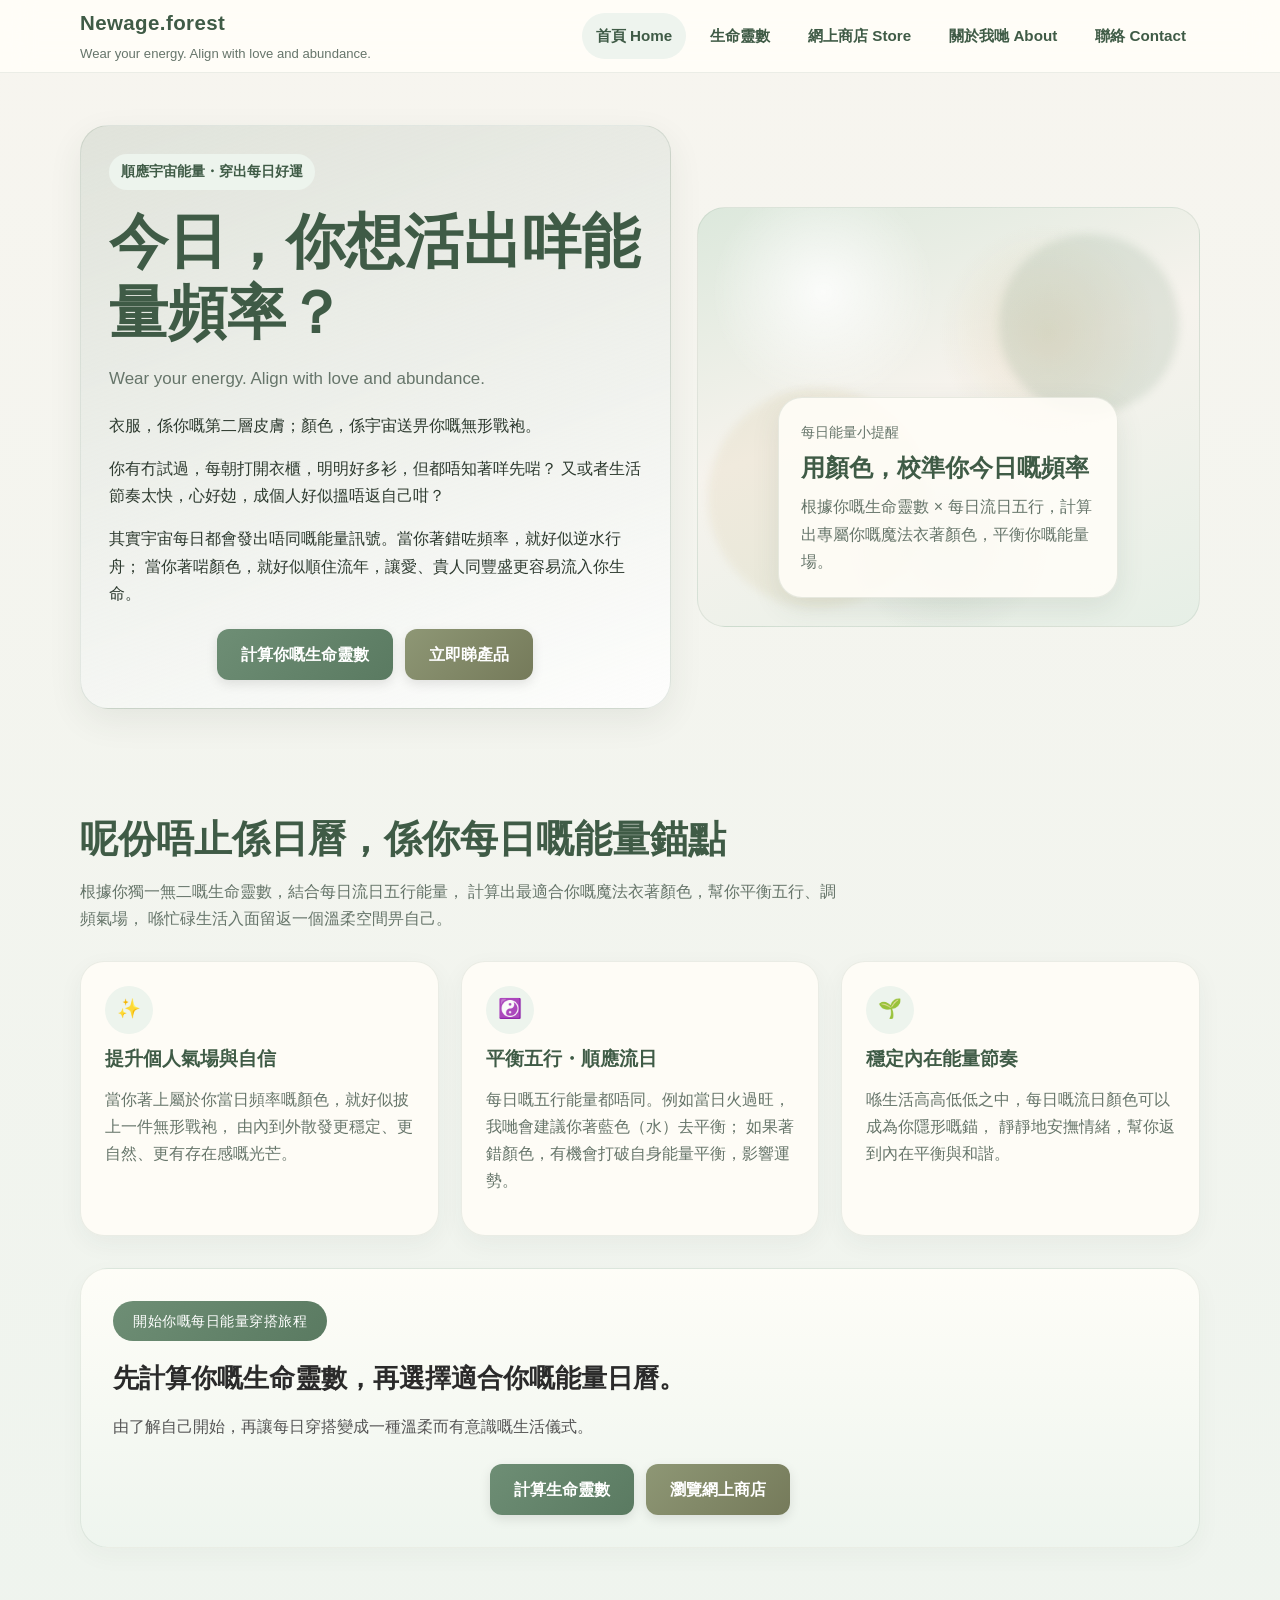
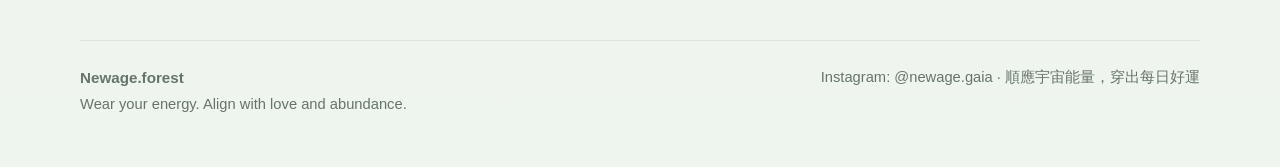
==== commit 25587d52: "new new" ====
--- a/index.html
+++ b/index.html
@@ -3,15 +3,13 @@
 <head>
   <meta charset="UTF-8" />
   <meta name="viewport" content="width=device-width, initial-scale=1.0" />
-
   <title>Newage.forest</title>
-
-  <meta name="description" content="Newage.forest — Wear your energy. Align with love and abundance. 根據生命靈數與流日五行，為你提供每日能量穿搭指引。" />
-
+  <meta name="description" content="順應宇宙能量，穿出每日好運。透過生命靈數 × 每日流日五行，計算專屬你嘅魔法衣著顏色。" />
   <link rel="stylesheet" href="css/style.css" />
 </head>
+<body>
 
-<body>
+<div class="scroll-progress" id="scrollProgressBar"></div>
 
 <nav class="nav">
   <div class="container nav-inner">
@@ -27,7 +25,7 @@
     </button>
 
     <div class="nav-links" id="mobileMenu">
-      <a href="index.html">首頁 Home</a>
+      <a class="active" href="index.html">首頁 Home</a>
       <a href="numerology.html">生命靈數</a>
       <a href="store.html">網上商店 Store</a>
       <a href="about.html">關於我哋 About</a>
@@ -37,111 +35,103 @@
 </nav>
 
 <main>
+  <section class="hero">
+    <div class="container hero-grid">
+      <div class="hero-card reveal">
+        <div class="eyebrow">順應宇宙能量・穿出每日好運</div>
+        <h1>今日，你想活出咩能量頻率？</h1>
+        <p class="lead">Wear your energy. Align with love and abundance.</p>
 
-<section class="hero" id="home">
-  <div class="container hero-grid">
-    <div class="hero-card">
-      <div class="eyebrow">順應宇宙能量・穿出每日好運</div>
+        <p>
+          衣服，係你嘅第二層皮膚；顏色，係宇宙送畀你嘅無形戰袍。
+        </p>
+        <p>
+          你有冇試過，每朝打開衣櫃，明明好多衫，但都唔知著咩先啱？
+          又或者生活節奏太快，心好攰，成個人好似搵唔返自己咁？
+        </p>
+        <p>
+          其實宇宙每日都會發出唔同嘅能量訊號。當你著錯咗頻率，就好似逆水行舟；
+          當你著啱顏色，就好似順住流年，讓愛、貴人同豐盛更容易流入你生命。
+        </p>
 
-      <h1>今日，你想活出咩能量頻率？</h1>
+        <div class="btn-row">
+          <a class="btn btn-primary" href="numerology.html">計算你嘅生命靈數</a>
+          <a class="btn btn-secondary" href="store.html">立即睇產品</a>
+        </div>
+      </div>
 
-      <p class="lead">
-        <span class="highlight">Wear your energy. Align with love and abundance.</span><br>
-        衣服，係你嘅第二層皮膚；顏色，係宇宙送畀你嘅無形戰袍。
-      </p>
-
-      <p>
-        你有冇試過，每朝打開衣櫃，明明好多衫，但都唔知著咩先啱？
-        又或者生活節奏太快，心好攰，成個人好似搵唔返自己咁？
-      </p>
-
-      <p>
-        其實宇宙每日都會發出唔同嘅能量訊號。當你著錯咗頻率，就好似逆水行舟；
-        當你著啱顏色，就好似順住流年，讓愛、貴人同豐盛更容易流入你生命。
-      </p>
-
-      <div class="btn-row">
-        <a class="btn btn-primary" href="numerology.html">計算你嘅生命靈數</a>
-        <a class="btn btn-secondary" href="store.html">立即睇產品</a>
+      <div class="hero-visual reveal">
+        <div class="visual-box">
+          <div class="mini">每日能量小提醒</div>
+          <div class="big">用顏色，校準你今日嘅頻率</div>
+          <p class="muted" style="margin:0;">
+            根據你嘅生命靈數 × 每日流日五行，計算出專屬你嘅魔法衣著顏色，平衡你嘅能量場。
+          </p>
+        </div>
       </div>
     </div>
+  </section>
 
-    <div class="hero-visual">
-      <div class="visual-box">
-        <div class="mini">每日能量小提醒</div>
-        <div class="big">用顏色，校準你今日嘅頻率</div>
-        <p class="small muted">
-          根據你嘅生命靈數 × 每日流日五行，計算出專屬你嘅魔法衣著顏色，平衡你嘅能量場。
-        </p>
-      </div>
-    </div>
-  </div>
-</section>
-
-<section>
-  <div class="container">
-    <div class="section-head">
-      <h2>呢份唔止係日曆，係你每日嘅能量錨點</h2>
-      <p class="muted">
-        根據你獨一無二嘅生命靈數，結合每日流日五行能量，
-        計算出最適合你嘅魔法衣著顏色，幫你平衡五行、調頻氣場，
-        喺忙碌生活入面留返一個溫柔空間畀自己。
-      </p>
-    </div>
-
-    <div class="grid-3">
-      <div class="card">
-        <div class="benefit-icon">✨</div>
-        <h3>提升個人氣場與自信</h3>
-        <p>
-          當你著上屬於你當日頻率嘅顏色，就好似披上一件無形戰袍，
-          由內到外散發更穩定、更自然、更有存在感嘅光芒。
+  <section>
+    <div class="container">
+      <div class="section-head reveal">
+        <h2>呢份唔止係日曆，係你每日嘅能量錨點</h2>
+        <p class="muted">
+          根據你獨一無二嘅生命靈數，結合每日流日五行能量，
+          計算出最適合你嘅魔法衣著顏色，幫你平衡五行、調頻氣場，
+          喺忙碌生活入面留返一個溫柔空間畀自己。
         </p>
       </div>
 
-      <div class="card">
-        <div class="benefit-icon">☯️</div>
-        <h3>平衡五行・順應流日</h3>
-        <p>
-          每日嘅五行能量都唔同。例如當日火過旺，我哋會建議你著藍色（水）去平衡；
-          如果著錯顏色，有機會打破自身能量平衡，影響運勢。
-        </p>
+      <div class="grid-3">
+        <div class="card reveal">
+          <div class="benefit-icon">✨</div>
+          <h3>提升個人氣場與自信</h3>
+          <p class="muted">
+            當你著上屬於你當日頻率嘅顏色，就好似披上一件無形戰袍，
+            由內到外散發更穩定、更自然、更有存在感嘅光芒。
+          </p>
+        </div>
+
+        <div class="card reveal">
+          <div class="benefit-icon">☯️</div>
+          <h3>平衡五行・順應流日</h3>
+          <p class="muted">
+            每日嘅五行能量都唔同。例如當日火過旺，我哋會建議你著藍色（水）去平衡；
+            如果著錯顏色，有機會打破自身能量平衡，影響運勢。
+          </p>
+        </div>
+
+        <div class="card reveal">
+          <div class="benefit-icon">🌱</div>
+          <h3>穩定內在能量節奏</h3>
+          <p class="muted">
+            喺生活高高低低之中，每日嘅流日顏色可以成為你隱形嘅錨，
+            靜靜地安撫情緒，幫你返到內在平衡與和諧。
+          </p>
+        </div>
       </div>
 
-      <div class="card">
-        <div class="benefit-icon">🌱</div>
-        <h3>穩定內在能量節奏</h3>
-        <p>
-          喺生活高高低低之中，每日嘅流日顏色可以成為你隱形嘅錨，
-          靜靜地安撫情緒，幫你返到內在平衡與和諧。
+      <div class="soft-panel intro-panel reveal">
+        <div class="intro-badge">開始你嘅每日能量穿搭旅程</div>
+        <h3 class="intro-title">先計算你嘅生命靈數，再選擇適合你嘅能量日曆。</h3>
+        <p class="intro-text">
+          由了解自己開始，再讓每日穿搭變成一種溫柔而有意識嘅生活儀式。
         </p>
+
+        <div class="btn-row">
+          <a class="btn btn-primary" href="numerology.html">計算生命靈數</a>
+          <a class="btn btn-secondary" href="store.html">瀏覽網上商店</a>
+        </div>
       </div>
     </div>
-  </div>
-</section>
-
-<section>
-  <div class="container">
-    <div class="soft-panel">
-      <h2>開始你嘅每日能量穿搭旅程</h2>
-      <p class="muted">
-        先計算你嘅生命靈數，再選擇適合你嘅能量日曆。
-      </p>
-
-      <div class="btn-row">
-        <a class="btn btn-primary" href="numerology.html">計算生命靈數</a>
-        <a class="btn btn-secondary" href="store.html">瀏覽網上商店</a>
-      </div>
-    </div>
-  </div>
-</section>
-
+  </section>
 </main>
 
 <footer class="footer">
   <div class="container footer-inner">
     <div>
-      <strong>Newage.forest</strong><br>
+      <strong>Newage.forest</strong><br />
       <span class="small">Wear your energy. Align with love and abundance.</span>
     </div>
 
@@ -152,6 +142,5 @@
 </footer>
 
 <script src="js/main.js"></script>
-
 </body>
 </html>
--- a/css/style.css
+++ b/css/style.css
@@ -0,0 +1,1239 @@
+:root{
+  --bg:#f5f3ec;
+  --card:#fffdf8;
+  --green:#5c7a63;
+  --green-deep:#3f5b46;
+  --green-light:#7a9e83;
+  --sage:#9fb59f;
+  --gold:#c6a86b;
+  --gold-light:#d9c48e;
+  --gold-dark:#a8863e;
+  --text:#2d3a2f;
+  --muted:#66756a;
+  --line:#dfe6dc;
+  --soft:#eef4ee;
+  --shadow:0 10px 30px rgba(49,67,54,0.08);
+  --shadow-lg:0 24px 64px rgba(49,67,54,0.16);
+  --shadow-gold:0 8px 32px rgba(198,168,107,0.28);
+  --radius-xl:28px;
+  --radius-lg:22px;
+  --radius-md:16px;
+  --radius-sm:12px;
+  --maxw:1120px;
+  --nav-offset:96px;
+  --ease-bounce:cubic-bezier(0.34,1.56,0.64,1);
+  --ease-smooth:cubic-bezier(0.4,0,0.2,1);
+}
+
+*{box-sizing:border-box;}
+html{scroll-behavior:smooth;}
+
+body{
+  margin:0;
+  font-family:"Segoe UI","PingFang TC","Microsoft JhengHei",sans-serif;
+  background:linear-gradient(180deg,#f7f5ef 0%,#eef4ee 100%);
+  color:var(--text);
+  line-height:1.7;
+}
+
+img{max-width:100%;display:block;}
+a{color:inherit;text-decoration:none;}
+button,input{font:inherit;}
+
+.container{
+  width:min(var(--maxw),92%);
+  margin:0 auto;
+}
+
+.small{font-size:.92rem;}
+.muted{color:var(--muted);}
+.highlight{color:var(--green-deep);font-weight:700;}
+
+h1,h2,h3{
+  line-height:1.2;
+  margin:0 0 14px;
+  color:var(--green-deep);
+  scroll-margin-top:var(--nav-offset);
+}
+h1{font-size:clamp(2.15rem,5vw,3.7rem);}
+h2{font-size:clamp(1.6rem,3.8vw,2.35rem);}
+h3{font-size:1.16rem;}
+
+section{padding:64px 0;scroll-margin-top:var(--nav-offset);}
+
+.section-head{max-width:760px;margin-bottom:28px;}
+
+.card{
+  background:rgba(255,253,248,0.88);
+  border:1px solid rgba(92,122,99,0.12);
+  border-radius:24px;
+  padding:24px;
+  box-shadow:0 8px 24px rgba(49,67,54,0.05);
+}
+
+.soft-panel{
+  background:linear-gradient(180deg,rgba(255,253,248,0.92),rgba(238,244,238,0.92));
+  border:1px solid rgba(92,122,99,0.12);
+  border-radius:28px;
+  padding:24px;
+  box-shadow:0 8px 24px rgba(49,67,54,0.04);
+}
+
+.grid-2{display:grid;grid-template-columns:1fr 1fr;gap:24px;}
+.grid-3{display:grid;grid-template-columns:repeat(3,1fr);gap:22px;}
+
+.btn-row{display:flex;flex-wrap:wrap;gap:12px;margin-top:22px;justify-content:center;align-items:center;}
+
+.btn{
+  display:inline-flex;
+  align-items:center;
+  justify-content:center;
+  min-height:46px;
+  padding:12px 24px;
+  border-radius:12px;
+  font-weight:600;
+  transition:.25s ease;
+  border:none;
+  cursor:pointer;
+  font-size:1rem;
+  position:relative;
+  z-index:5;
+  overflow:hidden;
+  text-decoration:none;
+  box-shadow:0 4px 12px rgba(0,0,0,0.1);
+}
+
+.btn::after{
+  content:"";
+  position:absolute;
+  inset:0;
+  background:rgba(255,255,255,0.15);
+  border-radius:inherit;
+  opacity:0;
+  transition:.2s;
+}
+.btn:hover::after{opacity:1;}
+
+.btn-primary{
+  background:linear-gradient(135deg,#6e8e75 0%,#5a7a61 100%);
+  color:white;
+}
+.btn-primary:hover{
+  background:linear-gradient(135deg,#5a7a61 0%,#4a6a51 100%);
+  transform:translateY(-2px);
+  box-shadow:0 8px 24px rgba(63,91,70,0.28);
+}
+
+.btn-secondary{
+  background:linear-gradient(135deg,#8e9775 0%,#757a5a 100%);
+  color:white;
+}
+.btn-secondary:hover{
+  background:linear-gradient(135deg,#757a5a 0%,#656a4a 100%);
+  transform:translateY(-2px);
+  box-shadow:0 8px 24px rgba(142,151,117,0.28);
+}
+
+.btn-gold{
+  background:linear-gradient(135deg,var(--gold-dark),var(--gold));
+  color:#fff;
+  box-shadow:var(--shadow-gold);
+}
+.btn-gold:hover{
+  transform:translateY(-2px);
+  box-shadow:0 12px 36px rgba(198,168,107,0.4);
+}
+
+/* ===== FLOATING ACTION BUTTONS ===== */
+.floating-actions {
+  position:fixed;
+  bottom:24px;
+  right:24px;
+  display:flex;
+  flex-direction:column;
+  gap:12px;
+  z-index:1000;
+}
+
+.float-btn {
+  width:56px;
+  height:56px;
+  border-radius:50%;
+  display:flex;
+  align-items:center;
+  justify-content:center;
+  font-size:24px;
+  text-decoration:none;
+  box-shadow:0 4px 12px rgba(0,0,0,0.15);
+  transition:transform 0.2s,box-shadow 0.2s;
+}
+
+.float-btn:hover {
+  transform:translateY(-2px);
+  box-shadow:0 6px 16px rgba(0,0,0,0.2);
+}
+
+.float-btn-contact {
+  background:linear-gradient(135deg,#6e8e75 0%,#5a7a61 100%);
+  color:white;
+}
+
+.float-btn-store {
+  background:linear-gradient(135deg,#8e9775 0%,#757a5a 100%);
+  color:white;
+}
+
+/* ===== SCROLL PROGRESS ===== */
+.scroll-progress{
+  position:fixed;
+  top:0;
+  left:0;
+  height:3px;
+  background:linear-gradient(90deg,var(--green-deep),var(--gold));
+  z-index:9999;
+  width:0%;
+  transition:width .1s linear;
+}
+
+/* ===== NAV ===== */
+.nav{
+  position:sticky;
+  top:0;
+  z-index:1100;
+  background:rgba(255,253,248,0.94);
+  backdrop-filter:blur(16px);
+  -webkit-backdrop-filter:blur(16px);
+  border-bottom:1px solid rgba(95,122,99,0.12);
+  transition:box-shadow .3s;
+}
+.nav.scrolled{box-shadow:0 4px 20px rgba(49,67,54,0.08);}
+
+.nav-inner{
+  min-height:72px;
+  display:flex;
+  align-items:center;
+  justify-content:space-between;
+  gap:18px;
+  position:relative;
+}
+
+.brand{display:flex;flex-direction:column;gap:2px;min-width:0;}
+.brand-title{font-size:1.28rem;font-weight:800;color:var(--green-deep);letter-spacing:.02em;}
+.brand-sub{font-size:.82rem;color:var(--muted);}
+
+.menu-toggle{
+  display:none;
+  width:46px;height:46px;
+  border:none;border-radius:14px;
+  background:#edf4ed;
+  color:var(--green-deep);
+  cursor:pointer;
+  align-items:center;justify-content:center;flex-direction:column;
+  gap:4px;
+  box-shadow:0 4px 14px rgba(63,91,70,0.06);
+}
+.menu-toggle span{
+  width:18px;height:2px;
+  background:var(--green-deep);border-radius:999px;
+  transition:.25s ease;display:block;
+}
+.menu-toggle.active span:nth-child(1){transform:translateY(6px) rotate(45deg);}
+.menu-toggle.active span:nth-child(2){opacity:0;}
+.menu-toggle.active span:nth-child(3){transform:translateY(-6px) rotate(-45deg);}
+
+.nav-links{display:flex;flex-wrap:wrap;gap:10px;align-items:center;}
+.nav-links a{
+  padding:10px 14px;border-radius:999px;
+  color:var(--green-deep);font-size:.95rem;
+  transition:.25s ease;font-weight:600;
+}
+.nav-links a:hover{background:var(--soft);}
+.nav-links a.active{background:var(--soft);color:var(--green-deep);}
+
+/* ===== HERO ===== */
+.hero{padding:52px 0 44px;}
+.hero-grid{
+  display:grid;
+  grid-template-columns:1.08fr .92fr;
+  gap:26px;align-items:center;
+}
+.hero-card{
+  background:linear-gradient(160deg,rgba(92,122,99,0.14),rgba(255,255,255,0.82));
+  border:1px solid rgba(92,122,99,0.16);
+  border-radius:28px;padding:28px;
+  box-shadow:0 12px 34px rgba(49,67,54,0.08);
+}
+.eyebrow{
+  display:inline-block;padding:6px 12px;border-radius:999px;
+  background:#edf4ed;color:var(--green-deep);
+  font-size:.88rem;margin-bottom:16px;font-weight:700;
+}
+.lead{font-size:1.06rem;color:var(--muted);margin-bottom:18px;}
+
+.hero-visual{
+  min-height:420px;border-radius:28px;
+  background:
+    radial-gradient(circle at 25% 20%,rgba(255,255,255,.82),transparent 22%),
+    radial-gradient(circle at 70% 30%,rgba(198,168,107,.22),transparent 24%),
+    radial-gradient(circle at 50% 80%,rgba(92,122,99,.15),transparent 24%),
+    linear-gradient(160deg,#dce8dc 0%,#f6f3ed 45%,#e6efe6 100%);
+  border:1px solid rgba(92,122,99,.12);
+  display:flex;align-items:flex-end;justify-content:center;
+  padding:28px;position:relative;overflow:hidden;
+}
+.hero-visual::before,.hero-visual::after{
+  content:"";position:absolute;border-radius:50%;filter:blur(4px);
+}
+.hero-visual::before{
+  width:180px;height:180px;background:rgba(159,181,159,.25);top:26px;right:20px;
+}
+.hero-visual::after{
+  width:220px;height:220px;background:rgba(198,168,107,.12);bottom:18px;left:10px;
+}
+
+.visual-box{
+  position:relative;z-index:1;width:100%;max-width:340px;
+  background:rgba(255,253,248,.88);border:1px solid rgba(92,122,99,.14);
+  border-radius:24px;padding:22px;box-shadow:0 10px 28px rgba(63,91,70,.10);
+}
+.visual-box .mini{font-size:.9rem;color:var(--muted);margin-bottom:8px;}
+.visual-box .big{font-size:1.5rem;font-weight:800;color:var(--green-deep);margin-bottom:10px;line-height:1.3;}
+
+/* ===== BENEFITS ===== */
+.benefit-icon{
+  width:48px;height:48px;border-radius:50%;
+  display:grid;place-items:center;
+  background:#edf4ed;color:var(--green-deep);
+  font-size:1.2rem;margin-bottom:14px;
+}
+
+/* ===== INTRO PANEL ===== */
+.intro-panel{margin-top:32px;padding:32px;}
+.intro-badge{
+  display:inline-block;
+  padding:8px 20px;
+  background:linear-gradient(135deg,#6e8e75 0%,#5a7a61 100%);
+  color:white;
+  border-radius:20px;
+  font-size:0.9rem;
+  font-weight:500;
+  margin-bottom:20px;
+  letter-spacing:0.5px;
+}
+.intro-title{
+  font-size:1.6rem;
+  line-height:1.4;
+  margin-bottom:16px;
+  color:#2a2a2a;
+}
+.intro-text{
+  font-size:1rem;
+  color:#555;
+  line-height:1.8;
+}
+
+/* ===== CALCULATOR ===== */
+.calculator-section{
+  background:linear-gradient(160deg,rgba(92,122,99,.08),rgba(198,168,107,.06));
+  border-radius:28px;padding:28px;
+  border:1px solid rgba(92,122,99,.14);margin-top:18px;
+}
+.calc-form{
+  display:grid;
+  grid-template-columns:repeat(4,minmax(0,1fr));
+  gap:14px;align-items:end;margin:24px 0 12px;
+}
+.calc-field{display:flex;flex-direction:column;gap:6px;}
+.calc-field label{font-size:.88rem;color:var(--muted);font-weight:700;}
+.calc-field input{
+  width:100%;min-height:48px;padding:12px 14px;
+  border-radius:14px;border:1px solid rgba(92,122,99,.2);
+  background:#fffdf8;font-size:1rem;color:var(--text);
+  outline:none;transition:.2s;
+}
+.calc-field input:focus{
+  border-color:var(--green);
+  box-shadow:0 0 0 3px rgba(92,122,99,.1);
+}
+
+.calc-btn{
+  min-height:48px;padding:12px 20px;border-radius:999px;
+  background:var(--green-deep);color:#fff;border:none;
+  font-size:1rem;font-weight:700;cursor:pointer;transition:.25s;
+  position:relative;z-index:5;overflow:hidden;
+}
+.calc-btn:hover{background:#334c39;transform:translateY(-1px);}
+
+.result-box{
+  display:none;margin-top:22px;padding:24px;
+  background:rgba(255,253,248,.92);
+  border:1px solid rgba(92,122,99,.14);
+  border-radius:24px;
+  box-shadow:0 8px 24px rgba(49,67,54,.06);
+  animation:fadeInUp .35s ease;
+  position:relative;z-index:6;
+}
+.result-box.show{display:block;}
+
+@keyframes fadeInUp{
+  from{opacity:0;transform:translateY(14px);}
+  to{opacity:1;transform:translateY(0);}
+}
+
+.result-number{
+  display:inline-flex;align-items:center;justify-content:center;
+  width:72px;height:72px;border-radius:50%;
+  background:linear-gradient(135deg,var(--green-deep),var(--green));
+  color:#fff;font-size:2rem;font-weight:800;
+  margin-bottom:16px;
+  box-shadow:0 6px 20px rgba(63,91,70,.2);
+}
+.result-title{font-size:1.3rem;font-weight:800;color:var(--green-deep);margin-bottom:8px;}
+.result-desc{color:var(--muted);margin-bottom:18px;line-height:1.8;}
+
+.cta-box{
+  margin-top:20px;padding:18px;
+  background:#edf4ed;border-radius:16px;
+  border:1px solid rgba(92,122,99,.12);
+  position:relative;z-index:7;
+}
+
+/* ===== PERSONALITY ===== */
+.personality-grid{
+  display:grid;grid-template-columns:repeat(3,1fr);
+  gap:14px;margin-top:22px;
+}
+.personality-item{
+  padding:16px;
+  background:rgba(255,253,248,.82);
+  border:1px solid rgba(92,122,99,.1);
+  border-radius:16px;text-align:center;
+  transition:.25s var(--ease-bounce);cursor:pointer;user-select:none;
+}
+.personality-item:hover{
+  transform:translateY(-3px);
+  box-shadow:0 8px 22px rgba(49,67,54,.1);
+}
+.personality-item.active{
+  border-color:rgba(63,91,70,.34);
+  background:#edf4ed;
+  box-shadow:0 8px 18px rgba(63,91,70,.08);
+  transform:translateY(-2px);
+}
+.personality-num{font-size:1.6rem;font-weight:800;color:var(--green-deep);line-height:1;}
+.personality-name{font-size:.85rem;color:var(--muted);margin-top:6px;line-height:1.4;}
+.personality-detail{margin-top:18px;display:none;position:relative;z-index:6;}
+.personality-detail.show{display:block;animation:fadeInUp .35s ease;}
+
+/* ===== TRIANGLE PANEL ===== */
+.tri-panel{
+  background:linear-gradient(160deg,rgba(238,244,238,0.95),rgba(255,253,248,0.95));
+  border:1px solid rgba(92,122,99,0.14);
+  border-radius:28px;
+  padding:32px;
+  box-shadow:0 8px 24px rgba(49,67,54,0.06);
+}
+
+/* ===== JOINT SECTION ===== */
+.joint-section{margin-top:48px;}
+.joint-shell{
+  background:linear-gradient(180deg,rgba(255,253,248,0.95),rgba(238,244,238,0.92));
+  border:1px solid rgba(92,122,99,0.12);
+  border-radius:28px;
+  padding:40px;
+  box-shadow:0 8px 24px rgba(49,67,54,0.05);
+}
+.joint-head{text-align:center;max-width:860px;margin:0 auto 40px;}
+.joint-badge{
+  display:inline-block;
+  padding:8px 20px;
+  background:linear-gradient(135deg,#6e8e75 0%,#5a7a61 100%);
+  color:white;
+  border-radius:20px;
+  font-size:0.9rem;
+  font-weight:500;
+  margin-bottom:16px;
+  letter-spacing:0.5px;
+}
+.joint-logic{
+  background:rgba(255,253,248,0.88);
+  border:1px solid rgba(92,122,99,0.1);
+  border-radius:24px;
+  padding:32px;
+  margin-bottom:32px;
+}
+.joint-logic-title{
+  font-size:1.4rem;
+  font-weight:700;
+  color:var(--green-deep);
+  text-align:center;
+  margin-bottom:28px;
+}
+.joint-steps{
+  display:grid;
+  grid-template-columns:repeat(3,1fr);
+  gap:24px;
+}
+.joint-step{
+  background:white;
+  border:1px solid rgba(92,122,99,0.12);
+  border-radius:20px;
+  padding:24px;
+  text-align:center;
+  transition:transform 0.3s,box-shadow 0.3s;
+}
+.joint-step:hover{
+  transform:translateY(-4px);
+  box-shadow:0 12px 32px rgba(49,67,54,0.1);
+}
+.joint-step-num{
+  width:56px;
+  height:56px;
+  border-radius:50%;
+  background:linear-gradient(135deg,var(--green-deep),var(--green));
+  color:white;
+  font-size:1.3rem;
+  font-weight:800;
+  display:flex;
+  align-items:center;
+  justify-content:center;
+  margin:0 auto 16px;
+  box-shadow:0 6px 18px rgba(63,91,70,0.2);
+}
+.joint-step h3{
+  font-size:1.1rem;
+  margin-bottom:12px;
+  color:var(--green-deep);
+}
+.joint-step p{
+  font-size:0.95rem;
+  color:var(--muted);
+  line-height:1.7;
+  margin:0;
+}
+.joint-grid{
+  display:grid;
+  grid-template-columns:repeat(auto-fit,minmax(240px,1fr));
+  gap:18px;
+  margin-top:24px;
+}
+.joint-mini-card{
+  background:white;
+  border:1px solid rgba(92,122,99,0.1);
+  border-radius:16px;
+  padding:20px;
+  transition:transform 0.3s,box-shadow 0.3s;
+}
+.joint-mini-card:hover{
+  transform:translateY(-2px);
+  box-shadow:0 8px 24px rgba(49,67,54,0.08);
+}
+.joint-mini-card h4{
+  font-size:1rem;
+  font-weight:700;
+  color:var(--green-deep);
+  margin-bottom:10px;
+}
+.joint-mini-card p{
+  font-size:0.9rem;
+  color:var(--muted);
+  line-height:1.6;
+  margin:0;
+}
+.joint-bottom-note{
+  background:rgba(238,244,238,0.6);
+  border:1px solid rgba(92,122,99,0.12);
+  border-radius:16px;
+  padding:24px;
+  text-align:center;
+}
+.joint-bottom-note p{
+  font-size:1rem;
+  color:var(--text);
+  line-height:1.8;
+  margin:0;
+}
+.joint-bottom-note strong{
+  color:var(--green-deep);
+}
+
+/* ===== FAQ SECTION ===== */
+.faq-section{margin-top:48px;}
+.faq-shell{
+  background:linear-gradient(180deg,rgba(255,253,248,0.95),rgba(238,244,238,0.92));
+  border:1px solid rgba(92,122,99,0.12);
+  border-radius:28px;
+  padding:40px;
+  box-shadow:0 8px 24px rgba(49,67,54,0.05);
+}
+.faq-badge{
+  display:inline-block;
+  padding:8px 20px;
+  background:linear-gradient(135deg,#6e8e75 0%,#5a7a61 100%);
+  color:white;
+  border-radius:20px;
+  font-size:0.9rem;
+  font-weight:500;
+  margin-bottom:16px;
+  letter-spacing:0.5px;
+}
+.faq-list-advanced{margin-top:24px;}
+.faq-accordion-item{
+  border-bottom:1px solid var(--line);
+  overflow:hidden;
+}
+.faq-accordion-item:last-child{border-bottom:none;}
+.faq-question{
+  width:100%;background:none;border:none;
+  display:flex;justify-content:space-between;align-items:center;
+  padding:20px 0;cursor:pointer;
+  font-size:1rem;font-weight:700;color:var(--green-deep);
+  text-align:left;gap:16px;
+  transition:.2s;
+}
+.faq-question:hover{color:var(--green);}
+.faq-icon{
+  width:28px;height:28px;border-radius:50%;
+  background:#edf4ed;display:flex;align-items:center;justify-content:center;
+  flex-shrink:0;font-size:1.2rem;color:var(--green-deep);
+  transition:.3s var(--ease-smooth);font-weight:400;
+}
+.faq-question[aria-expanded="true"] .faq-icon{
+  transform:rotate(45deg);
+  background:var(--green-deep);
+  color:#fff;
+}
+.faq-answer{
+  max-height:0;
+  overflow:hidden;
+  transition:max-height .35s var(--ease-smooth);
+}
+.faq-answer p{
+  padding:0 0 20px;
+  color:var(--muted);
+  line-height:1.8;
+  font-size:.95rem;
+  margin:0;
+}
+
+/* ===== CTA CONSULTATION SECTION ===== */
+.cta-consult-section{
+  padding:60px 0;
+  position:relative;
+  overflow:hidden;
+}
+.cta-consult-wrap{
+  background:linear-gradient(135deg,#f8f9f5 0%,#f0f2ea 100%);
+  border-radius:24px;
+  padding:56px 40px;
+  position:relative;
+  overflow:hidden;
+  box-shadow:0 8px 32px rgba(0,0,0,0.08);
+}
+.cta-consult-glow{
+  position:absolute;
+  border-radius:50%;
+  filter:blur(60px);
+  opacity:0.15;
+  pointer-events:none;
+}
+.cta-glow-1{
+  width:300px;
+  height:300px;
+  background:#6e8e75;
+  top:-100px;
+  right:-50px;
+}
+.cta-glow-2{
+  width:250px;
+  height:250px;
+  background:#8e9775;
+  bottom:-80px;
+  left:-60px;
+}
+.cta-consult-content{
+  position:relative;
+  z-index:1;
+  text-align:center;
+  max-width:800px;
+  margin:0 auto;
+}
+.cta-badge{
+  display:inline-block;
+  padding:8px 20px;
+  background:linear-gradient(135deg,#6e8e75 0%,#5a7a61 100%);
+  color:white;
+  border-radius:20px;
+  font-size:0.9rem;
+  font-weight:500;
+  margin-bottom:20px;
+  letter-spacing:0.5px;
+}
+.cta-title{
+  font-size:2rem;
+  line-height:1.4;
+  margin-bottom:16px;
+  color:#2a2a2a;
+}
+.cta-title span{
+  display:block;
+  color:#6e8e75;
+  font-weight:600;
+  margin-top:8px;
+}
+.cta-subtitle{
+  font-size:1.15rem;
+  color:#555;
+  margin-bottom:24px;
+  line-height:1.6;
+}
+.cta-description{
+  font-size:1rem;
+  color:#666;
+  line-height:1.8;
+  margin-bottom:32px;
+}
+.cta-feature-list{
+  display:flex;
+  flex-wrap:wrap;
+  gap:12px;
+  justify-content:center;
+  margin-bottom:36px;
+}
+.cta-feature-item{
+  padding:10px 18px;
+  background:white;
+  border:2px solid #e8ebe4;
+  border-radius:12px;
+  font-size:0.95rem;
+  color:#555;
+  font-weight:500;
+  transition:all 0.3s ease;
+}
+.cta-feature-item:hover{
+  border-color:#6e8e75;
+  background:#f8f9f5;
+  transform:translateY(-2px);
+}
+.cta-action-row{
+  display:flex;
+  gap:16px;
+  justify-content:center;
+  align-items:center;
+  flex-wrap:wrap;
+  margin-bottom:24px;
+}
+.cta-btn{
+  display:inline-flex;
+  align-items:center;
+  justify-content:center;
+  gap:10px;
+  padding:16px 32px;
+  border-radius:12px;
+  font-size:1.05rem;
+  font-weight:600;
+  text-decoration:none;
+  transition:all 0.3s ease;
+  position:relative;
+  overflow:hidden;
+  box-shadow:0 4px 12px rgba(0,0,0,0.1);
+  border:none;
+  cursor:pointer;
+}
+.cta-btn::before{
+  content:'';
+  position:absolute;
+  top:0;
+  left:-100%;
+  width:100%;
+  height:100%;
+  background:linear-gradient(90deg,transparent,rgba(255,255,255,0.3),transparent);
+  transition:left 0.5s ease;
+}
+.cta-btn:hover::before{
+  left:100%;
+}
+.cta-btn:hover{
+  transform:translateY(-3px);
+  box-shadow:0 8px 20px rgba(0,0,0,0.15);
+}
+.cta-btn-primary{
+  background:linear-gradient(135deg,#6e8e75 0%,#5a7a61 100%);
+  color:white;
+  min-width:280px;
+}
+.cta-btn-primary:hover{
+  background:linear-gradient(135deg,#5a7a61 0%,#4a6a51 100%);
+}
+.cta-btn-secondary{
+  background:white;
+  color:#6e8e75;
+  border:2px solid #6e8e75;
+  min-width:200px;
+}
+.cta-btn-secondary:hover{
+  background:#6e8e75;
+  color:white;
+  border-color:#6e8e75;
+}
+.cta-btn-arrow{
+  font-size:1.2rem;
+  transition:transform 0.3s ease;
+  display:inline-block;
+}
+.cta-btn:hover .cta-btn-arrow{
+  transform:translateX(4px);
+}
+.cta-note{
+  font-size:0.95rem;
+  color:#888;
+  line-height:1.6;
+  font-style:italic;
+}
+
+/* ===== STORE ===== */
+.store-hero-section{
+  background:
+    radial-gradient(ellipse at 20% 50%,rgba(92,122,99,0.12) 0%,transparent 60%),
+    radial-gradient(ellipse at 80% 20%,rgba(198,168,107,0.14) 0%,transparent 50%),
+    linear-gradient(160deg,#f0f7f0 0%,#faf8f2 50%,#eef4ee 100%);
+  border-radius:32px;
+  padding:52px 40px;
+  border:1px solid rgba(92,122,99,0.12);
+  position:relative;overflow:hidden;
+  margin-bottom:48px;
+}
+
+.floating-nums{
+  position:absolute;inset:0;
+  pointer-events:none;overflow:hidden;
+}
+.floating-num{
+  position:absolute;
+  font-size:clamp(2rem,5vw,4rem);
+  font-weight:900;
+  color:rgba(63,91,70,0.06);
+  animation:floatNum 8s ease-in-out infinite;
+  user-select:none;
+}
+@keyframes floatNum{
+  0%,100%{transform:translateY(0) rotate(-5deg);}
+  50%{transform:translateY(-18px) rotate(5deg);}
+}
+
+.store-hero-content{
+  position:relative;z-index:2;
+  max-width:680px;
+}
+.store-hero-badge{
+  display:inline-flex;align-items:center;gap:8px;
+  padding:8px 16px;border-radius:999px;
+  background:rgba(63,91,70,0.1);
+  color:var(--green-deep);font-size:.88rem;font-weight:700;
+  margin-bottom:20px;border:1px solid rgba(63,91,70,0.15);
+}
+
+.stats-row{
+  display:flex;flex-wrap:wrap;gap:24px;
+  margin-top:32px;padding-top:28px;
+  border-top:1px solid rgba(92,122,99,0.15);
+}
+.stat-item{display:flex;flex-direction:column;gap:2px;}
+.stat-number{
+  font-size:clamp(1.6rem,4vw,2.2rem);
+  font-weight:900;
+  color:var(--green-deep);
+  line-height:1;
+}
+.stat-label{font-size:.88rem;color:var(--muted);}
+
+/* ===== PRODUCT CARDS ===== */
+.store-slider-shell{position:relative;}
+.store-slider{
+  display:flex;gap:18px;
+  overflow-x:auto;scroll-snap-type:x mandatory;
+  scroll-behavior:smooth;padding:6px 2px 18px;
+  -ms-overflow-style:none;scrollbar-width:none;
+}
+.store-slider::-webkit-scrollbar{display:none;}
+
+.product-card{
+  flex:0 0 calc(33.333% - 12px);
+  min-width:0;scroll-snap-align:start;
+  background:rgba(255,253,248,.96);
+  border:1px solid rgba(92,122,99,.12);
+  border-radius:26px;padding:20px;
+  box-shadow:0 8px 24px rgba(49,67,54,.05);
+  display:flex;flex-direction:column;gap:14px;
+  position:relative;
+  transition:.3s var(--ease-smooth);
+}
+.product-card:hover{
+  transform:translateY(-4px);
+  box-shadow:0 20px 48px rgba(49,67,54,.12);
+  border-color:rgba(92,122,99,.22);
+}
+.product-card.featured{
+  border-color:rgba(198,168,107,.4);
+  background:linear-gradient(160deg,rgba(255,253,248,1),rgba(255,250,238,.96));
+  box-shadow:0 12px 36px rgba(198,168,107,.15),0 4px 12px rgba(49,67,54,.06);
+}
+
+.product-badge{
+  position:absolute;top:-12px;left:50%;transform:translateX(-50%);
+  padding:6px 16px;border-radius:999px;
+  font-size:.8rem;font-weight:800;
+  white-space:nowrap;z-index:10;
+}
+.badge-popular{
+  background:linear-gradient(135deg,var(--gold-dark),var(--gold));
+  color:#fff;box-shadow:var(--shadow-gold);
+}
+.badge-new{background:var(--green-deep);color:#fff;}
+
+.tag{
+  display:inline-block;padding:6px 10px;
+  background:#edf4ed;color:var(--green-deep);
+  border-radius:999px;font-size:.82rem;font-weight:700;
+}
+.tag-gold{
+  background:rgba(198,168,107,.15);
+  color:var(--gold-dark);
+  border:1px solid rgba(198,168,107,.3);
+}
+
+.price-row{display:flex;align-items:baseline;gap:8px;margin:4px 0;}
+.price{font-size:1.5rem;font-weight:800;color:var(--green-deep);}
+.price-note{font-size:.85rem;color:var(--muted);}
+
+.product-features{
+  list-style:none;padding:0;margin:0;
+  display:flex;flex-direction:column;gap:8px;
+}
+.product-features li{
+  display:flex;align-items:flex-start;gap:8px;
+  font-size:.9rem;color:var(--text);line-height:1.5;
+}
+.product-features li::before{
+  content:"✓";
+  color:var(--green-deep);font-weight:800;
+  flex-shrink:0;margin-top:1px;
+}
+
+.five-elements{display:flex;gap:6px;flex-wrap:wrap;margin:0;}
+.element-tag{padding:4px 10px;border-radius:999px;font-size:.75rem;font-weight:700;}
+.el-wood{background:#e8f5e9;color:#2e7d32;}
+.el-fire{background:#fce4ec;color:#c62828;}
+.el-earth{background:#fff8e1;color:#f57f17;}
+.el-metal{background:#f3e5f5;color:#6a1b9a;}
+.el-water{background:#e3f2fd;color:#1565c0;}
+
+.gallery{border-radius:18px;overflow:hidden;border:1px solid rgba(92,122,99,.10);background:#f3f7f3;}
+.gallery-main{position:relative;aspect-ratio:4/3;background:linear-gradient(135deg,#e8f5e9,#fff9e6,#e0f2f1);overflow:hidden;}
+.gallery-main img{width:100%;height:100%;object-fit:cover;background:#eef4ee;cursor:zoom-in;}
+.gallery-placeholder{
+  width:100%;height:100%;
+  display:flex;align-items:center;justify-content:center;
+  font-size:3rem;color:rgba(63,91,70,.7);
+  background:radial-gradient(circle at 30% 25%,rgba(255,255,255,.8),transparent 20%),
+    linear-gradient(135deg,#e8f5e9,#fff9e6,#e0f2f1);
+}
+.gallery-controls{
+  position:absolute;inset:auto 0 10px 0;
+  display:flex;justify-content:space-between;padding:0 10px;pointer-events:none;
+}
+.gallery-btn{
+  pointer-events:auto;width:36px;height:36px;border:none;border-radius:50%;
+  background:rgba(255,253,248,.92);color:var(--green-deep);
+  box-shadow:0 4px 16px rgba(0,0,0,.12);cursor:pointer;font-size:1rem;
+}
+.gallery-thumbs{display:flex;gap:8px;overflow-x:auto;padding:10px;background:#fffdf8;scrollbar-width:none;}
+.gallery-thumbs::-webkit-scrollbar{display:none;}
+.thumb{
+  flex:0 0 56px;width:56px;height:56px;border-radius:10px;
+  overflow:hidden;border:2px solid transparent;cursor:pointer;background:#eef4ee;
+}
+.thumb.active{border-color:var(--green-deep);}
+.thumb img{width:100%;height:100%;object-fit:cover;}
+.thumb.placeholder-thumb{
+  display:flex;align-items:center;justify-content:center;
+  color:var(--green-deep);font-size:1.2rem;
+  background:linear-gradient(135deg,#edf4ed,#f9f6ee);
+}
+
+.buy-btn{
+  display:block;width:100%;padding:15px;border-radius:999px;
+  background:linear-gradient(135deg,var(--green-deep),#4a6b50);
+  color:#fff;text-align:center;font-weight:800;font-size:1rem;
+  transition:.25s var(--ease-smooth);margin-top:2px;border:none;cursor:pointer;
+  position:relative;z-index:5;letter-spacing:.02em;
+  box-shadow:0 4px 16px rgba(63,91,70,0.2);
+}
+.buy-btn:hover{transform:translateY(-2px);box-shadow:0 10px 28px rgba(63,91,70,.28);}
+.buy-btn-gold{
+  background:linear-gradient(135deg,var(--gold-dark),var(--gold));
+  box-shadow:var(--shadow-gold);
+}
+.buy-btn-gold:hover{box-shadow:0 10px 32px rgba(198,168,107,.4);}
+
+.card-link{display:inline-flex;align-items:center;gap:8px;color:var(--green-deep);font-weight:700;font-size:.95rem;}
+
+.slider-nav{display:flex;justify-content:center;align-items:center;gap:12px;margin-top:20px;}
+.slider-arrow{
+  width:44px;height:44px;border-radius:50%;
+  border:1px solid rgba(92,122,99,.2);
+  background:rgba(255,253,248,.9);color:var(--green-deep);
+  cursor:pointer;font-size:1.2rem;
+  transition:.2s;
+}
+.slider-arrow:hover{background:var(--soft);transform:scale(1.08);}
+.slider-dots{display:flex;gap:8px;align-items:center;}
+.slider-dot{width:10px;height:10px;border-radius:50%;background:var(--line);transition:.25s;cursor:pointer;}
+.slider-dot.active{width:28px;border-radius:999px;background:var(--green-deep);}
+
+/* ===== TESTIMONIALS ===== */
+.testimonial-grid{
+  display:grid;grid-template-columns:repeat(3,1fr);gap:18px;
+  margin-top:24px;
+}
+.testimonial-card{
+  background:rgba(255,253,248,.92);
+  border:1px solid rgba(92,122,99,.1);
+  border-radius:22px;padding:24px;
+  position:relative;
+  transition:.25s var(--ease-smooth);
+}
+.testimonial-card:hover{transform:translateY(-3px);box-shadow:var(--shadow);}
+.testimonial-card::before{
+  content:"\201C";
+  position:absolute;top:16px;right:20px;
+  font-size:3rem;line-height:1;
+  color:rgba(92,122,99,.15);font-family:Georgia,serif;
+  pointer-events:none;
+}
+.stars{display:flex;gap:3px;margin-bottom:12px;}
+.star{color:var(--gold);font-size:1.1rem;}
+.testimonial-text{font-size:.95rem;color:var(--text);line-height:1.7;margin-bottom:16px;font-style:italic;}
+.testimonial-author{display:flex;align-items:center;gap:10px;}
+.author-avatar{
+  width:40px;height:40px;border-radius:50%;
+  background:linear-gradient(135deg,var(--soft),var(--line));
+  display:flex;align-items:center;justify-content:center;
+  font-size:1.1rem;flex-shrink:0;
+}
+.author-name{font-weight:700;font-size:.92rem;color:var(--green-deep);}
+.author-sub{font-size:.82rem;color:var(--muted);}
+
+/* ===== COMPARISON TABLE ===== */
+.compare-wrap{overflow-x:auto;margin-top:24px;border-radius:20px;border:1px solid var(--line);}
+.compare-table{width:100%;border-collapse:collapse;background:rgba(255,253,248,.96);}
+.compare-table th,.compare-table td{
+  padding:14px 20px;text-align:left;
+  border-bottom:1px solid rgba(92,122,99,.08);
+}
+.compare-table th{
+  background:rgba(92,122,99,.06);
+  font-weight:700;color:var(--green-deep);
+  font-size:.92rem;
+}
+.compare-table th:first-child{border-radius:20px 0 0 0;}
+.compare-table th:last-child{border-radius:0 20px 0 0;}
+.compare-table tr:last-child td{border-bottom:none;}
+.compare-table td{font-size:.92rem;color:var(--text);}
+.compare-table td.center{text-align:center;}
+.compare-check{color:var(--green-deep);font-size:1.1rem;}
+.compare-x{color:#ccc;font-size:1.1rem;}
+.compare-highlight td{background:rgba(198,168,107,.06);}
+
+/* ===== HOW IT WORKS ===== */
+.steps-grid{display:grid;grid-template-columns:repeat(3,1fr);gap:20px;margin-top:28px;}
+.step-card{
+  background:rgba(255,253,248,.9);
+  border:1px solid rgba(92,122,99,.1);
+  border-radius:22px;padding:24px;text-align:center;
+  position:relative;
+  transition:.25s var(--ease-smooth);
+}
+.step-card:hover{transform:translateY(-3px);box-shadow:var(--shadow);}
+.step-number{
+  width:52px;height:52px;border-radius:50%;
+  background:linear-gradient(135deg,var(--green-deep),var(--green));
+  color:#fff;font-size:1.3rem;font-weight:800;
+  display:flex;align-items:center;justify-content:center;
+  margin:0 auto 14px;
+  box-shadow:0 6px 18px rgba(63,91,70,.2);
+}
+.step-icon{font-size:1.8rem;margin-bottom:6px;}
+
+/* ===== GUARANTEE ===== */
+.guarantee-bar{
+  display:flex;flex-wrap:wrap;gap:16px;align-items:center;
+  padding:20px 24px;
+  background:rgba(92,122,99,.06);
+  border:1px solid rgba(92,122,99,.12);
+  border-radius:18px;margin-top:28px;
+}
+.guarantee-item{display:flex;align-items:center;gap:8px;font-size:.9rem;color:var(--green-deep);font-weight:600;}
+
+/* ===== PROMO BANNER ===== */
+.promo-banner{
+  background:linear-gradient(135deg,var(--green-deep) 0%,#4a6b50 50%,var(--green-deep) 100%);
+  border-radius:22px;padding:24px 28px;
+  display:flex;align-items:center;justify-content:space-between;gap:20px;
+  flex-wrap:wrap;
+  box-shadow:0 8px 32px rgba(63,91,70,.18);
+  position:relative;overflow:hidden;
+  margin-top:36px;
+}
+.promo-banner::before{
+  content:"";position:absolute;
+  width:200px;height:200px;border-radius:50%;
+  background:rgba(255,255,255,.05);
+  top:-60px;right:-40px;
+}
+.promo-text{color:#fff;}
+.promo-text h3{color:#fff;font-size:1.2rem;margin-bottom:4px;}
+.promo-text p{font-size:.92rem;opacity:.85;margin:0;}
+
+/* ===== STORE LAYOUT ===== */
+.store-layout{display:grid;grid-template-columns:1.2fr .8fr;gap:24px;align-items:start;}
+
+.list{padding-left:20px;margin:10px 0 0;}
+.list li{margin-bottom:10px;}
+
+/* ===== MISC ===== */
+.quote{border-left:4px solid var(--gold);padding-left:18px;font-style:italic;color:#425247;}
+.contact-boxes{display:grid;grid-template-columns:repeat(3,1fr);gap:18px;margin-top:24px;}
+
+.footer{padding:28px 0 50px;color:var(--muted);font-size:.95rem;}
+.footer-inner{
+  border-top:1px solid rgba(92,122,99,.12);padding-top:24px;
+  display:flex;justify-content:space-between;gap:18px;flex-wrap:wrap;
+}
+
+/* ===== MODAL ===== */
+.modal-overlay{
+  display:none;position:fixed;inset:0;
+  background:rgba(0,0,0,.5);z-index:2000;
+  align-items:center;justify-content:center;padding:18px;
+  pointer-events:none;
+}
+.modal-overlay.show{display:flex;pointer-events:auto;}
+.modal-box{
+  background:#fffdf8;border-radius:28px;padding:28px;
+  max-width:520px;width:100%;max-height:90vh;overflow-y:auto;
+  box-shadow:0 20px 60px rgba(0,0,0,.2);
+  animation:fadeInUp .3s ease;position:relative;z-index:2010;
+}
+.modal-close{
+  position:absolute;top:14px;right:14px;
+  width:38px;height:38px;border-radius:50%;border:none;
+  background:#edf4ed;color:var(--green-deep);font-size:1.1rem;cursor:pointer;
+}
+
+.image-modal{
+  display:none;position:fixed;inset:0;
+  background:rgba(22,28,24,.88);z-index:2600;
+  align-items:center;justify-content:center;padding:20px;pointer-events:none;
+}
+.image-modal.show{display:flex;pointer-events:auto;}
+.image-modal-box{
+  position:relative;max-width:96vw;max-height:92vh;
+  display:flex;align-items:center;justify-content:center;z-index:2610;
+}
+.image-modal-img{
+  max-width:96vw;max-height:90vh;object-fit:contain;
+  border-radius:18px;background:#fffdf8;box-shadow:0 20px 60px rgba(0,0,0,.28);
+}
+.image-modal-close{
+  position:absolute;top:-14px;right:-14px;
+  width:42px;height:42px;border:none;border-radius:50%;
+  background:#fffdf8;color:var(--green-deep);font-size:1.25rem;font-weight:700;
+  cursor:pointer;box-shadow:0 8px 24px rgba(0,0,0,.18);
+}
+
+/* ===== ANIMATIONS ===== */
+@keyframes shimmer{
+  0%{background-position:-200% center;}
+  100%{background-position:200% center;}
+}
+@keyframes pulseGlow{
+  0%,100%{box-shadow:0 0 0 0 rgba(63,91,70,0);}
+  50%{box-shadow:0 0 0 8px rgba(63,91,70,0.08);}
+}
+@keyframes bounce{
+  0%,100%{transform:translateY(0);}
+  50%{transform:translateY(-6px);}
+}
+
+.shimmer-text{
+  background:linear-gradient(90deg,var(--green-deep) 0%,var(--gold) 50%,var(--green-deep) 100%);
+  background-size:200% auto;
+  -webkit-background-clip:text;-webkit-text-fill-color:transparent;background-clip:text;
+  animation:shimmer 3s linear infinite;
+}
+
+/* ===== MOBILE ===== */
+@media(max-width:960px){
+  :root{--nav-offset:118px;}
+  .menu-toggle{display:flex;}
+  .nav-links{
+    display:none;position:absolute;top:calc(100% + 8px);left:0;right:0;
+    background:rgba(255,253,248,.98);
+    border:1px solid rgba(95,122,99,0.12);border-radius:20px;
+    box-shadow:0 16px 40px rgba(49,67,54,.08);padding:10px;
+    flex-direction:column;gap:8px;z-index:1200;
+  }
+  .nav-links.active{display:flex;}
+  .nav-links a{width:100%;border-radius:14px;background:#f7faf7;padding:12px 14px;}
+  .hero-grid,.grid-2,.grid-3,.store-layout,.contact-boxes,.testimonial-grid,.steps-grid,.joint-steps{
+    grid-template-columns:1fr;
+  }
+  .hero{padding-top:34px;}
+  .hero-visual{min-height:300px;}
+  .calc-form{grid-template-columns:1fr;}
+  .personality-grid{grid-template-columns:repeat(3,1fr);}
+  .product-card{flex:0 0 calc(50% - 9px);}
+  .stats-row{gap:18px;}
+  .store-hero-section{padding:36px 24px;}
+  .floating-actions{bottom:16px;right:16px;}
+  .float-btn{width:48px;height:48px;font-size:20px;}
+  .cta-consult-wrap{padding:40px 24px;border-radius:16px;}
+  .cta-title{font-size:1.5rem;}
+  .cta-subtitle{font-size:1rem;}
+  .cta-description{font-size:0.95rem;}
+  .cta-feature-list{gap:8px;}
+  .cta-feature-item{padding:8px 14px;font-size:0.85rem;}
+  .cta-action-row{flex-direction:column;width:100%;gap:12px;}
+  .cta-btn{width:100%;min-width:unset;padding:14px 24px;font-size:1rem;}
+  .cta-btn-primary,.cta-btn-secondary{min-width:unset;}
+  .btn-row{flex-direction:column;width:100%;}
+  .btn{width:100%;}
+}
+
+@media(max-width:640px){
+  :root{--nav-offset:128px;}
+  section{padding:52px 0;}
+  .nav-inner{min-height:66px;}
+  .brand-title{font-size:1.1rem;}
+  .brand-sub{font-size:.76rem;}
+  .hero-card,.calculator-section,.soft-panel,.card,.modal-box{padding:20px;}
+  .product-card{flex:0 0 88%;}
+  .personality-grid{gap:8px;}
+  .personality-item{padding:12px 8px;}
+  .personality-num{font-size:1.35rem;}
+  .personality-name{font-size:.78rem;}
+  .gallery-thumbs{padding:8px;}
+  .thumb{flex-basis:52px;width:52px;height:52px;}
+  .image-modal-close{top:10px;right:10px;position:fixed;}
+  .compare-table th,.compare-table td{padding:10px 14px;font-size:.85rem;}
+  .promo-banner{flex-direction:column;text-align:center;}
+  .testimonial-grid{grid-template-columns:1fr;}
+  .steps-grid{grid-template-columns:1fr;}
+  .cta-title{font-size:1.3rem;}
+  .cta-badge{font-size:0.85rem;padding:6px 16px;}
+  .cta-feature-item{font-size:0.8rem;padding:6px 12px;}
+  .joint-shell{padding:24px;}
+  .joint-logic{padding:20px;}
+  .faq-shell{padding:24px;}
+}
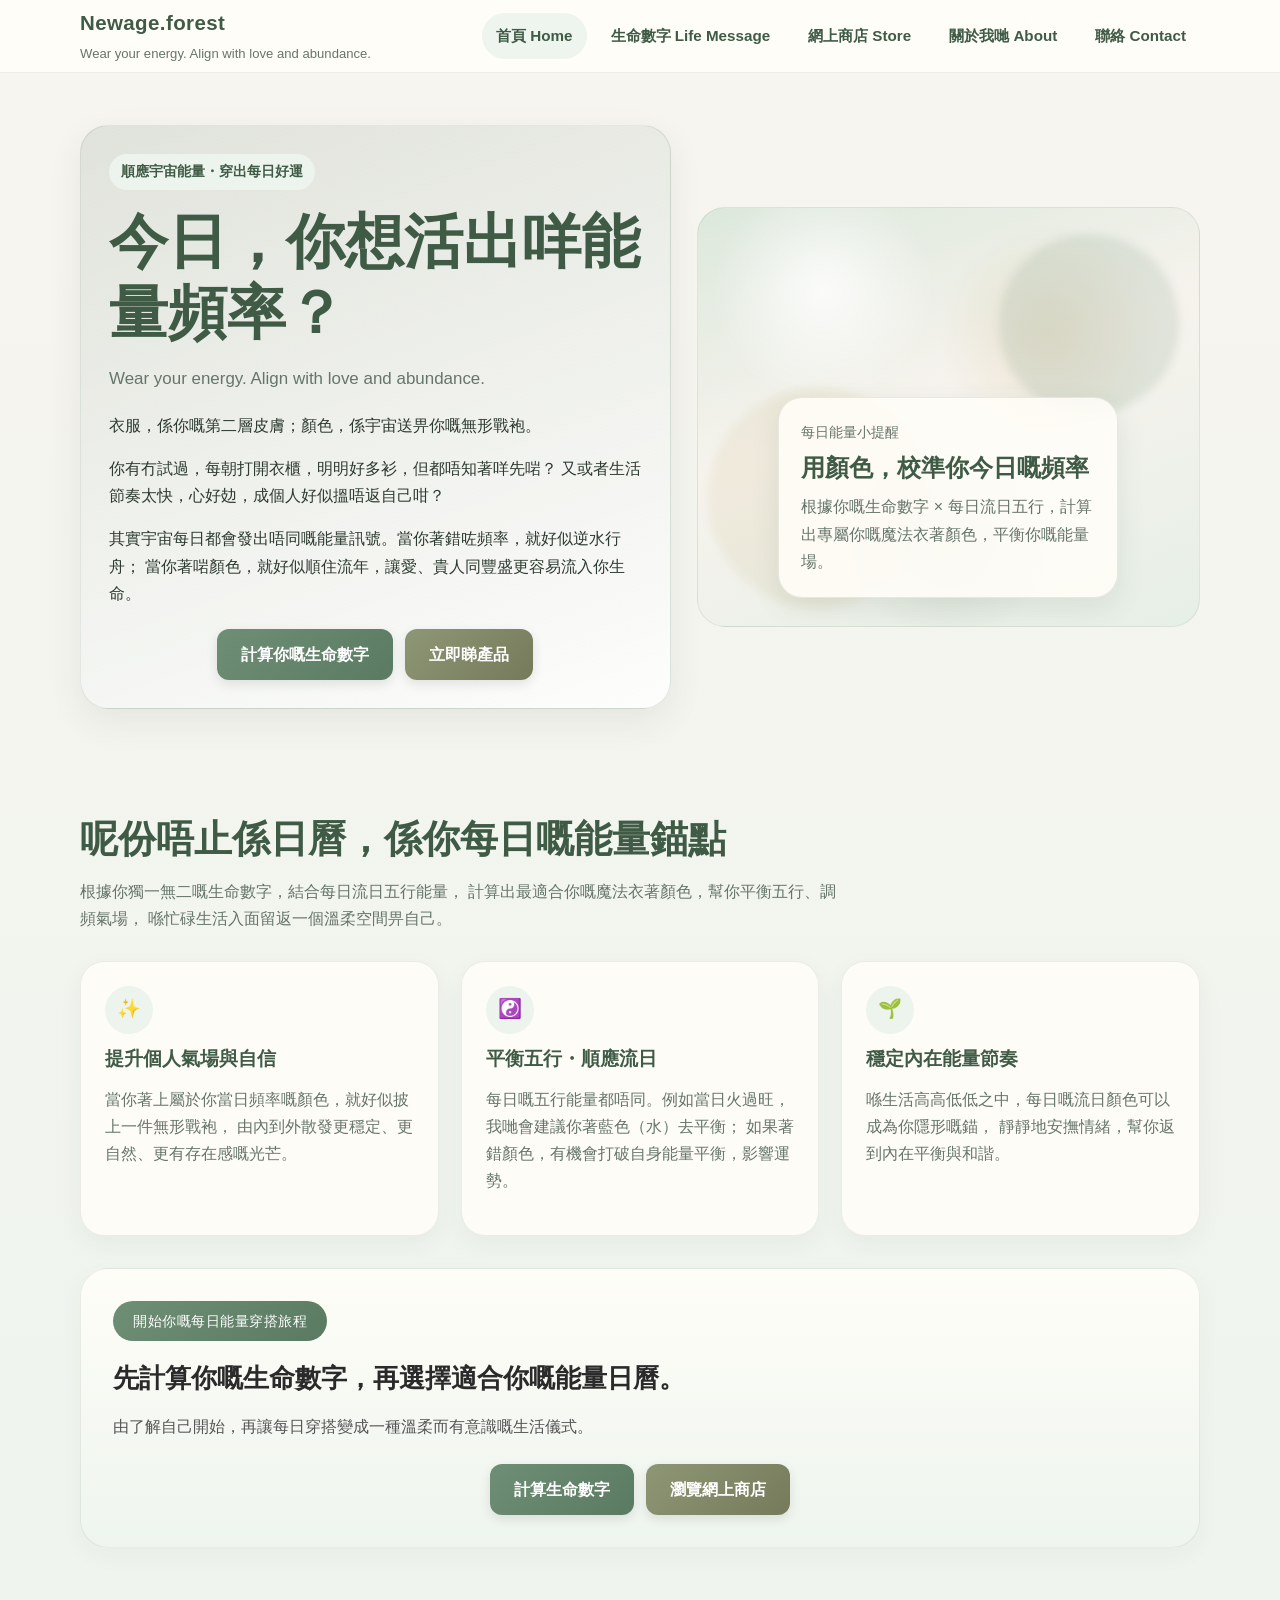
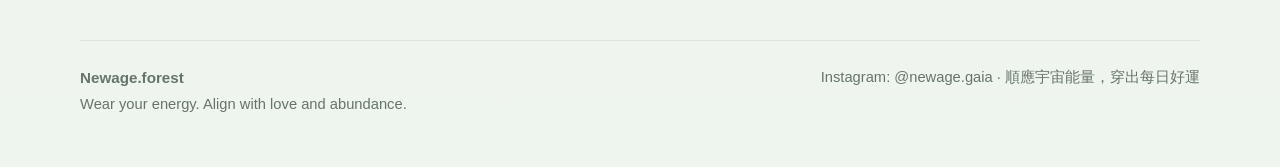
==== commit 8cc6c229: "new" ====
--- a/index.html
+++ b/index.html
@@ -4,7 +4,7 @@
   <meta charset="UTF-8" />
   <meta name="viewport" content="width=device-width, initial-scale=1.0" />
   <title>Newage.forest</title>
-  <meta name="description" content="順應宇宙能量，穿出每日好運。透過生命靈數 × 每日流日五行，計算專屬你嘅魔法衣著顏色。" />
+  <meta name="description" content="順應宇宙能量，穿出每日好運。透過生命數字 × 每日流日五行，計算專屬你嘅魔法衣著顏色。" />
   <link rel="stylesheet" href="css/style.css" />
 </head>
 <body>
@@ -26,7 +26,7 @@
 
     <div class="nav-links" id="mobileMenu">
       <a class="active" href="index.html">首頁 Home</a>
-      <a href="numerology.html">生命靈數</a>
+      <a href="numerology.html">生命數字 Life Message</a>
       <a href="store.html">網上商店 Store</a>
       <a href="about.html">關於我哋 About</a>
       <a href="contact.html">聯絡 Contact</a>
@@ -55,7 +55,7 @@
         </p>
 
         <div class="btn-row">
-          <a class="btn btn-primary" href="numerology.html">計算你嘅生命靈數</a>
+          <a class="btn btn-primary" href="numerology.html">計算你嘅生命數字</a>
           <a class="btn btn-secondary" href="store.html">立即睇產品</a>
         </div>
       </div>
@@ -65,7 +65,7 @@
           <div class="mini">每日能量小提醒</div>
           <div class="big">用顏色，校準你今日嘅頻率</div>
           <p class="muted" style="margin:0;">
-            根據你嘅生命靈數 × 每日流日五行，計算出專屬你嘅魔法衣著顏色，平衡你嘅能量場。
+            根據你嘅生命數字 × 每日流日五行，計算出專屬你嘅魔法衣著顏色，平衡你嘅能量場。
           </p>
         </div>
       </div>
@@ -77,7 +77,7 @@
       <div class="section-head reveal">
         <h2>呢份唔止係日曆，係你每日嘅能量錨點</h2>
         <p class="muted">
-          根據你獨一無二嘅生命靈數，結合每日流日五行能量，
+          根據你獨一無二嘅生命數字，結合每日流日五行能量，
           計算出最適合你嘅魔法衣著顏色，幫你平衡五行、調頻氣場，
           喺忙碌生活入面留返一個溫柔空間畀自己。
         </p>
@@ -114,13 +114,13 @@
 
       <div class="soft-panel intro-panel reveal">
         <div class="intro-badge">開始你嘅每日能量穿搭旅程</div>
-        <h3 class="intro-title">先計算你嘅生命靈數，再選擇適合你嘅能量日曆。</h3>
+        <h3 class="intro-title">先計算你嘅生命數字，再選擇適合你嘅能量日曆。</h3>
         <p class="intro-text">
           由了解自己開始，再讓每日穿搭變成一種溫柔而有意識嘅生活儀式。
         </p>
 
         <div class="btn-row">
-          <a class="btn btn-primary" href="numerology.html">計算生命靈數</a>
+          <a class="btn btn-primary" href="numerology.html">計算生命數字</a>
           <a class="btn btn-secondary" href="store.html">瀏覽網上商店</a>
         </div>
       </div>
--- a/css/style.css
+++ b/css/style.css
@@ -500,6 +500,12 @@
   margin:0 auto 16px;
   box-shadow:0 6px 18px rgba(63,91,70,0.2);
 }
+.age-step-num{
+  width:72px;
+  height:72px;
+  font-size:1rem;
+  line-height:1;
+}
 .joint-step h3{
   font-size:1.1rem;
   margin-bottom:12px;
@@ -1132,24 +1138,85 @@
 }
 
 .image-modal{
-  display:none;position:fixed;inset:0;
-  background:rgba(22,28,24,.88);z-index:2600;
-  align-items:center;justify-content:center;padding:20px;pointer-events:none;
-}
-.image-modal.show{display:flex;pointer-events:auto;}
+  display:none;
+  position:fixed;
+  inset:0;
+  background:rgba(22,28,24,.88);
+  z-index:2600;
+  align-items:center;
+  justify-content:center;
+  padding:20px;
+  pointer-events:none;
+}
+.image-modal.show{
+  display:flex;
+  pointer-events:auto;
+}
 .image-modal-box{
-  position:relative;max-width:96vw;max-height:92vh;
-  display:flex;align-items:center;justify-content:center;z-index:2610;
+  position:relative;
+  width:min(92vw,1100px);
+  height:min(88vh,820px);
+  display:flex;
+  align-items:center;
+  justify-content:center;
+  z-index:2610;
 }
 .image-modal-img{
-  max-width:96vw;max-height:90vh;object-fit:contain;
-  border-radius:18px;background:#fffdf8;box-shadow:0 20px 60px rgba(0,0,0,.28);
+  max-width:100%;
+  max-height:100%;
+  object-fit:contain;
+  border-radius:18px;
+  background:#fffdf8;
+  box-shadow:0 20px 60px rgba(0,0,0,.28);
 }
 .image-modal-close{
-  position:absolute;top:-14px;right:-14px;
-  width:42px;height:42px;border:none;border-radius:50%;
-  background:#fffdf8;color:var(--green-deep);font-size:1.25rem;font-weight:700;
-  cursor:pointer;box-shadow:0 8px 24px rgba(0,0,0,.18);
+  position:absolute;
+  top:-14px;
+  right:-14px;
+  width:42px;
+  height:42px;
+  border:none;
+  border-radius:50%;
+  background:#fffdf8;
+  color:var(--green-deep);
+  font-size:1.25rem;
+  font-weight:700;
+  cursor:pointer;
+  box-shadow:0 8px 24px rgba(0,0,0,.18);
+  display:flex;
+  align-items:center;
+  justify-content:center;
+  z-index:3;
+}
+.image-modal-nav{
+  position:absolute;
+  top:50%;
+  transform:translateY(-50%);
+  width:46px;
+  height:46px;
+  border:none;
+  border-radius:50%;
+  background:rgba(255,253,248,.96);
+  color:var(--green-deep);
+  font-size:1.3rem;
+  font-weight:700;
+  cursor:pointer;
+  box-shadow:0 8px 24px rgba(0,0,0,.18);
+  display:flex;
+  align-items:center;
+  justify-content:center;
+  z-index:3;
+  transition:.2s ease;
+}
+.image-modal-nav:hover{
+  transform:translateY(-50%) scale(1.06);
+  background:#ffffff;
+}
+.image-modal-nav.prev{
+  left:-60px;
+}
+.image-modal-nav.next{
+  right:-60px;
 }
 
 /* ===== ANIMATIONS ===== */
@@ -1173,7 +1240,45 @@
   animation:shimmer 3s linear infinite;
 }
 
-/* ===== MOBILE ===== */
+/* ===== REVEAL ON SCROLL ===== */
+/* FIX: These were missing — initRevealOnScroll() in JS depends on them */
+.reveal{
+  opacity:0;
+  transform:translateY(24px);
+  transition:opacity .55s ease, transform .55s ease;
+}
+.reveal.is-visible{
+  opacity:1;
+  transform:translateY(0);
+}
+
+/* ===== REDUCED MOTION (Accessibility) ===== */
+@media(prefers-reduced-motion:reduce){
+  .reveal{
+    opacity:1;
+    transform:none;
+    transition:none;
+  }
+  .reveal.is-visible{
+    opacity:1;
+    transform:none;
+  }
+  .shimmer-text{
+    animation:none;
+  }
+  .floating-num{
+    animation:none;
+  }
+}
+
+/* ===== IMAGE MODAL NAV — medium screens fix ===== */
+/* FIX: -60px buttons overflow off viewport on screens narrower than ~1280px */
+@media(max-width:1280px){
+  .image-modal-nav.prev{left:12px;}
+  .image-modal-nav.next{right:12px;}
+}
+
+/* ===== MOBILE (≤960px) ===== */
 @media(max-width:960px){
   :root{--nav-offset:118px;}
   .menu-toggle{display:flex;}
@@ -1211,6 +1316,7 @@
   .btn{width:100%;}
 }
 
+/* ===== SMALL MOBILE (≤640px) ===== */
 @media(max-width:640px){
   :root{--nav-offset:128px;}
   section{padding:52px 0;}
@@ -1225,7 +1331,30 @@
   .personality-name{font-size:.78rem;}
   .gallery-thumbs{padding:8px;}
   .thumb{flex-basis:52px;width:52px;height:52px;}
-  .image-modal-close{top:10px;right:10px;position:fixed;}
+  .image-modal-box{
+    width:100%;
+    height:auto;
+    min-height:60vh;
+  }
+  .image-modal-close{
+    top:8px;
+    right:8px;
+    position:absolute;
+    width:36px;
+    height:36px;
+    font-size:1rem;
+  }
+  .image-modal-nav{
+    width:40px;
+    height:40px;
+    font-size:1.1rem;
+  }
+  .image-modal-nav.prev{
+    left:8px;
+  }
+  .image-modal-nav.next{
+    right:8px;
+  }
   .compare-table th,.compare-table td{padding:10px 14px;font-size:.85rem;}
   .promo-banner{flex-direction:column;text-align:center;}
   .testimonial-grid{grid-template-columns:1fr;}
